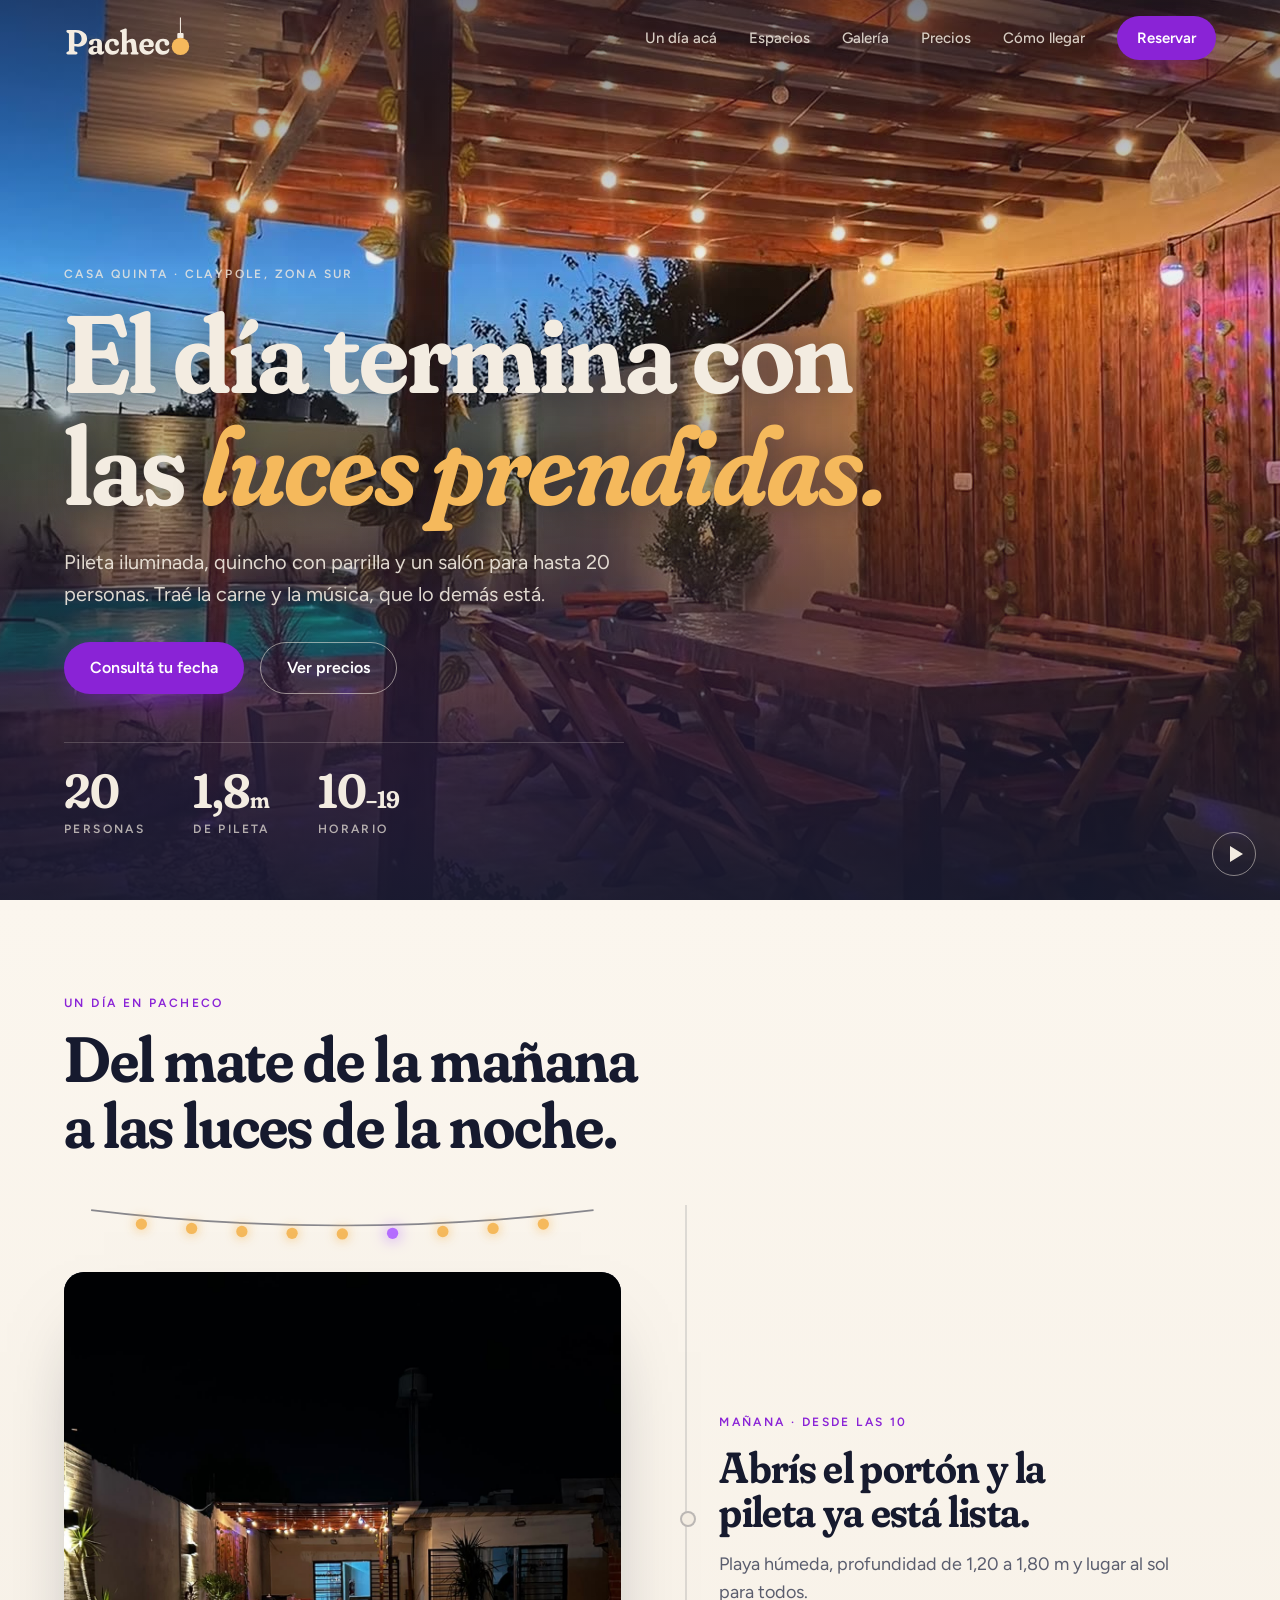
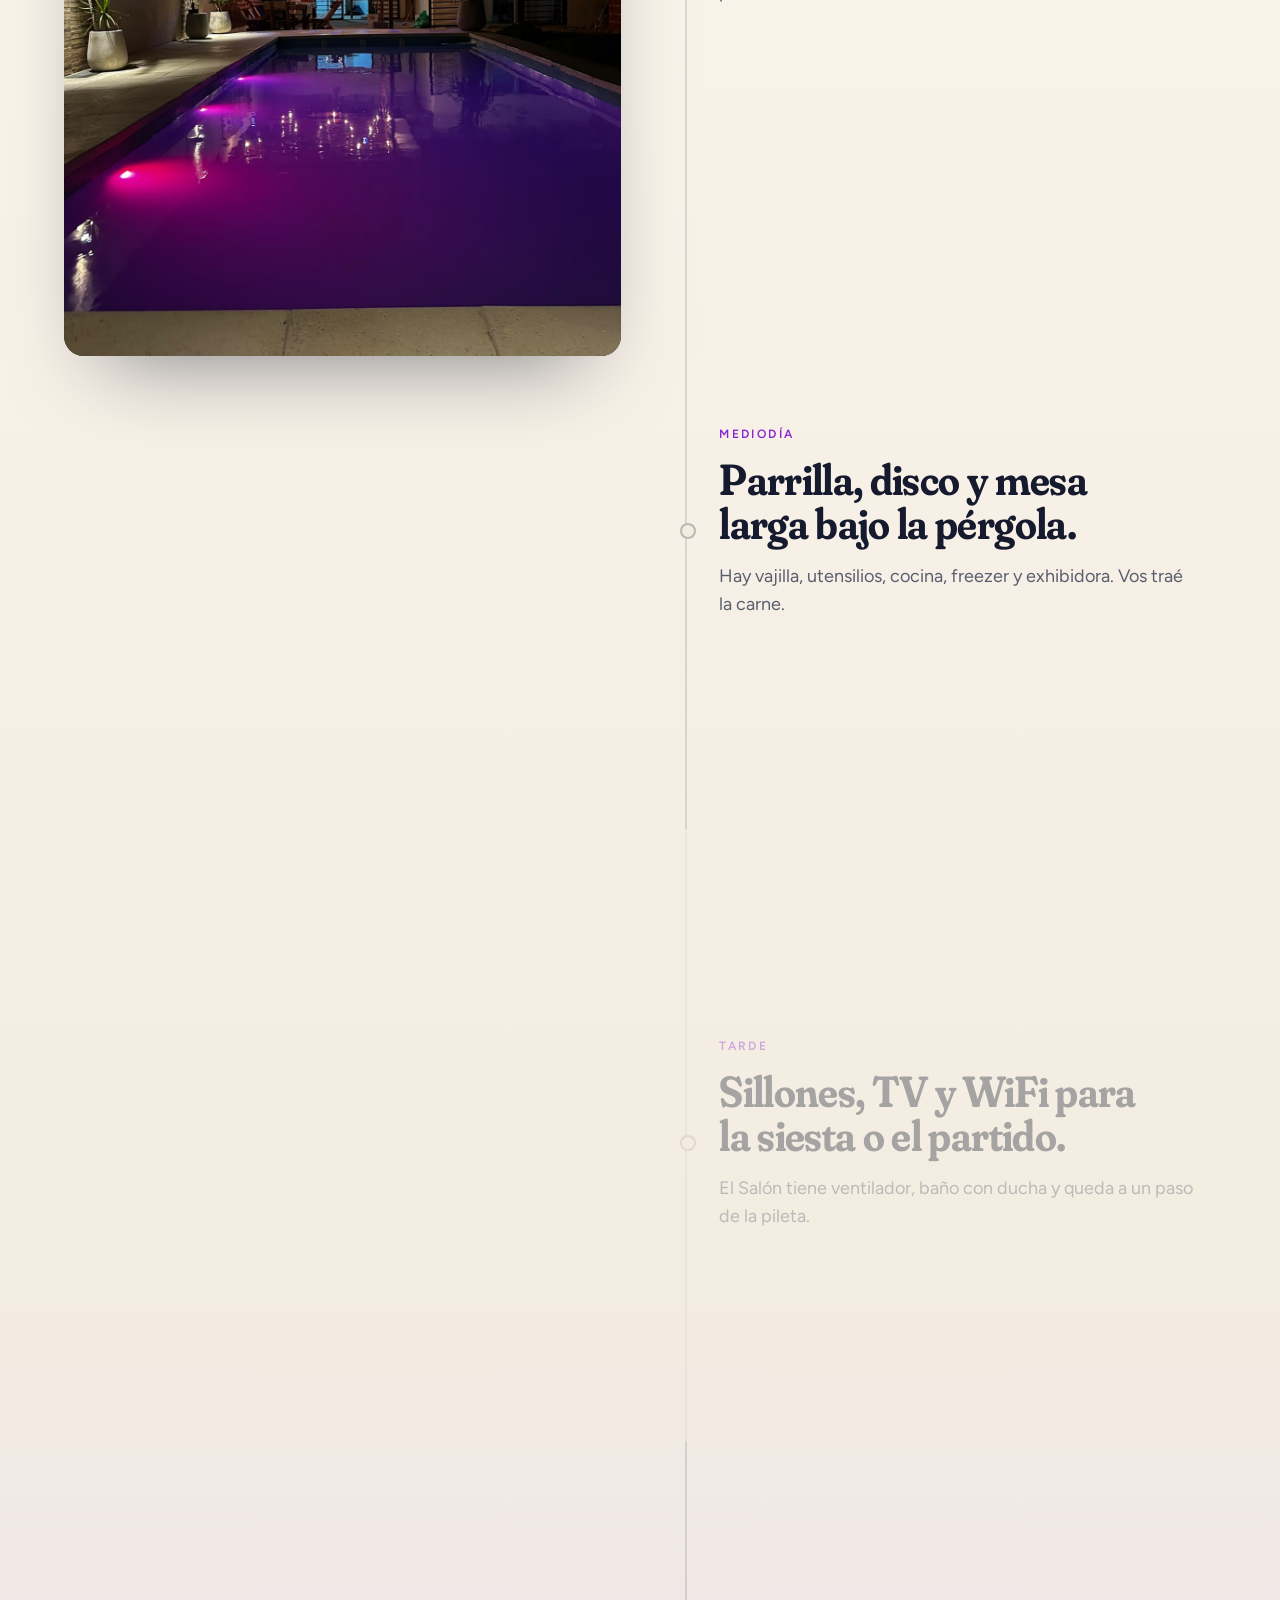
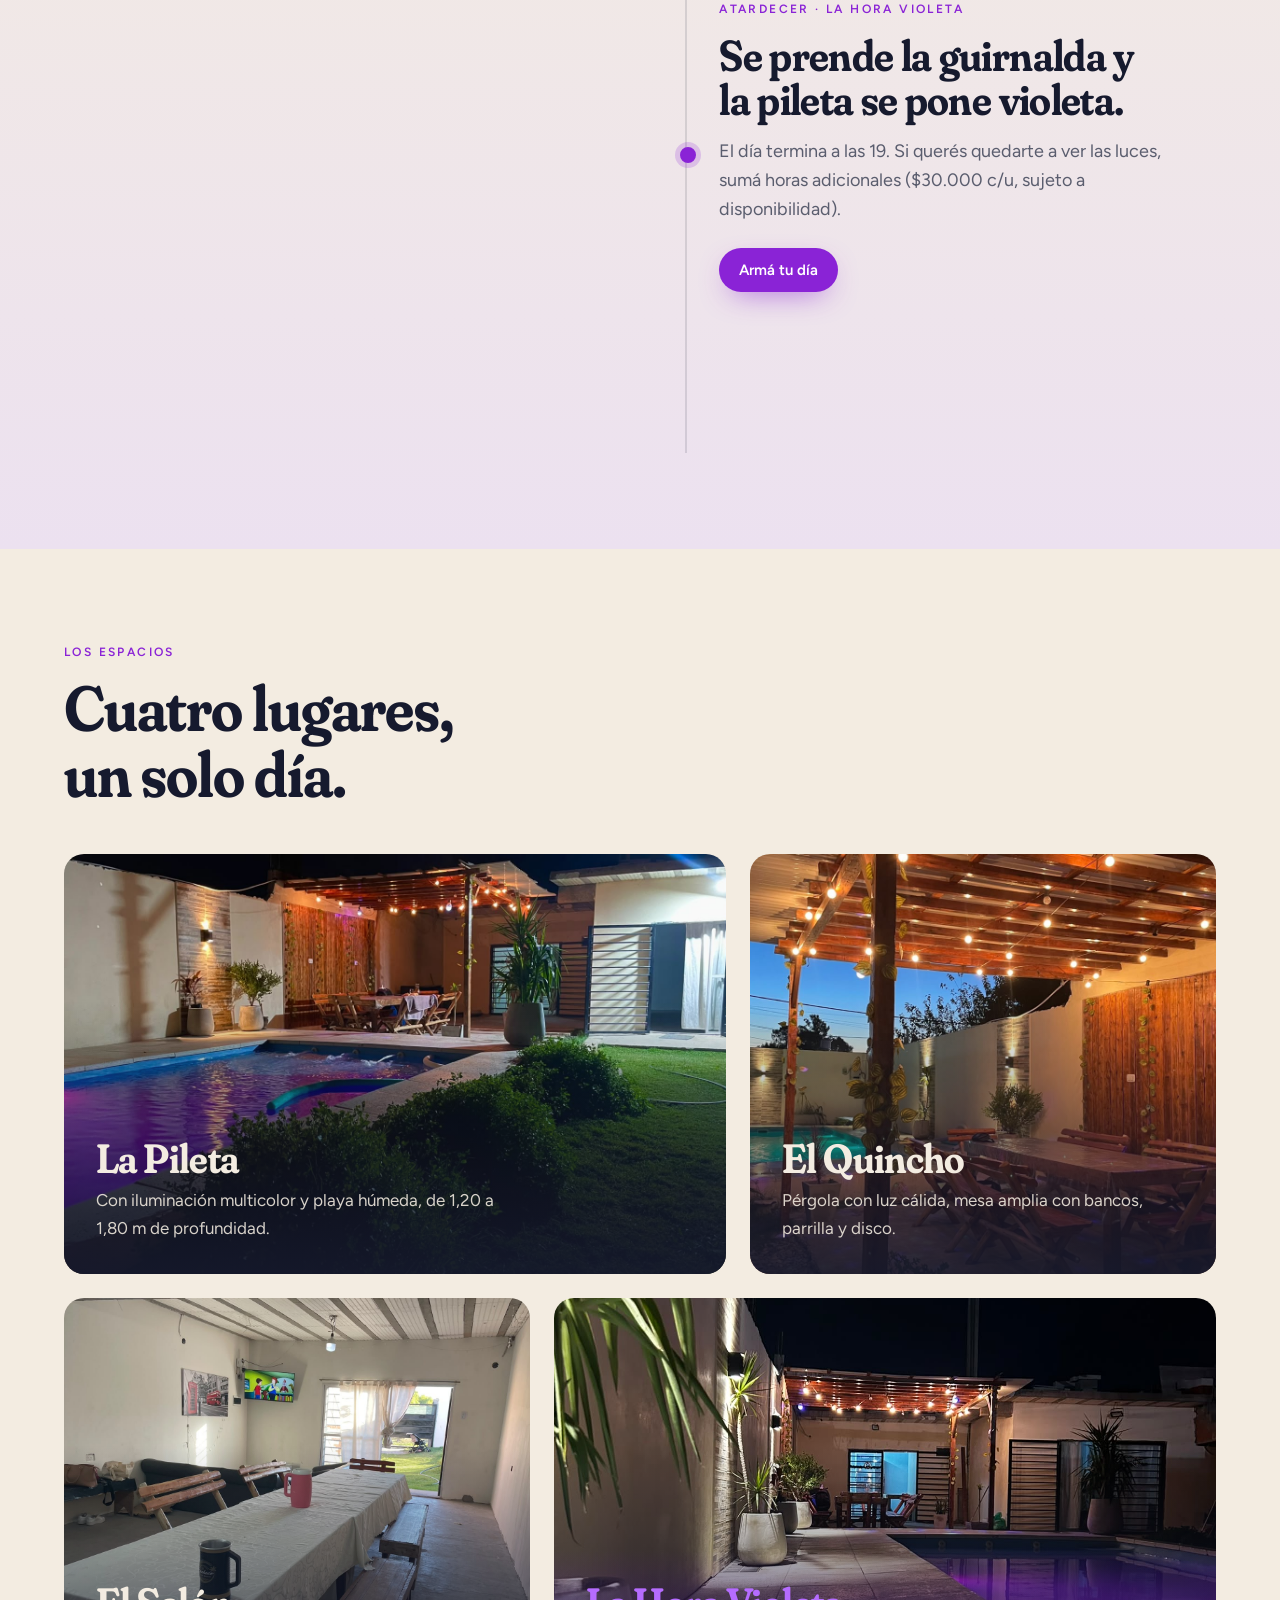
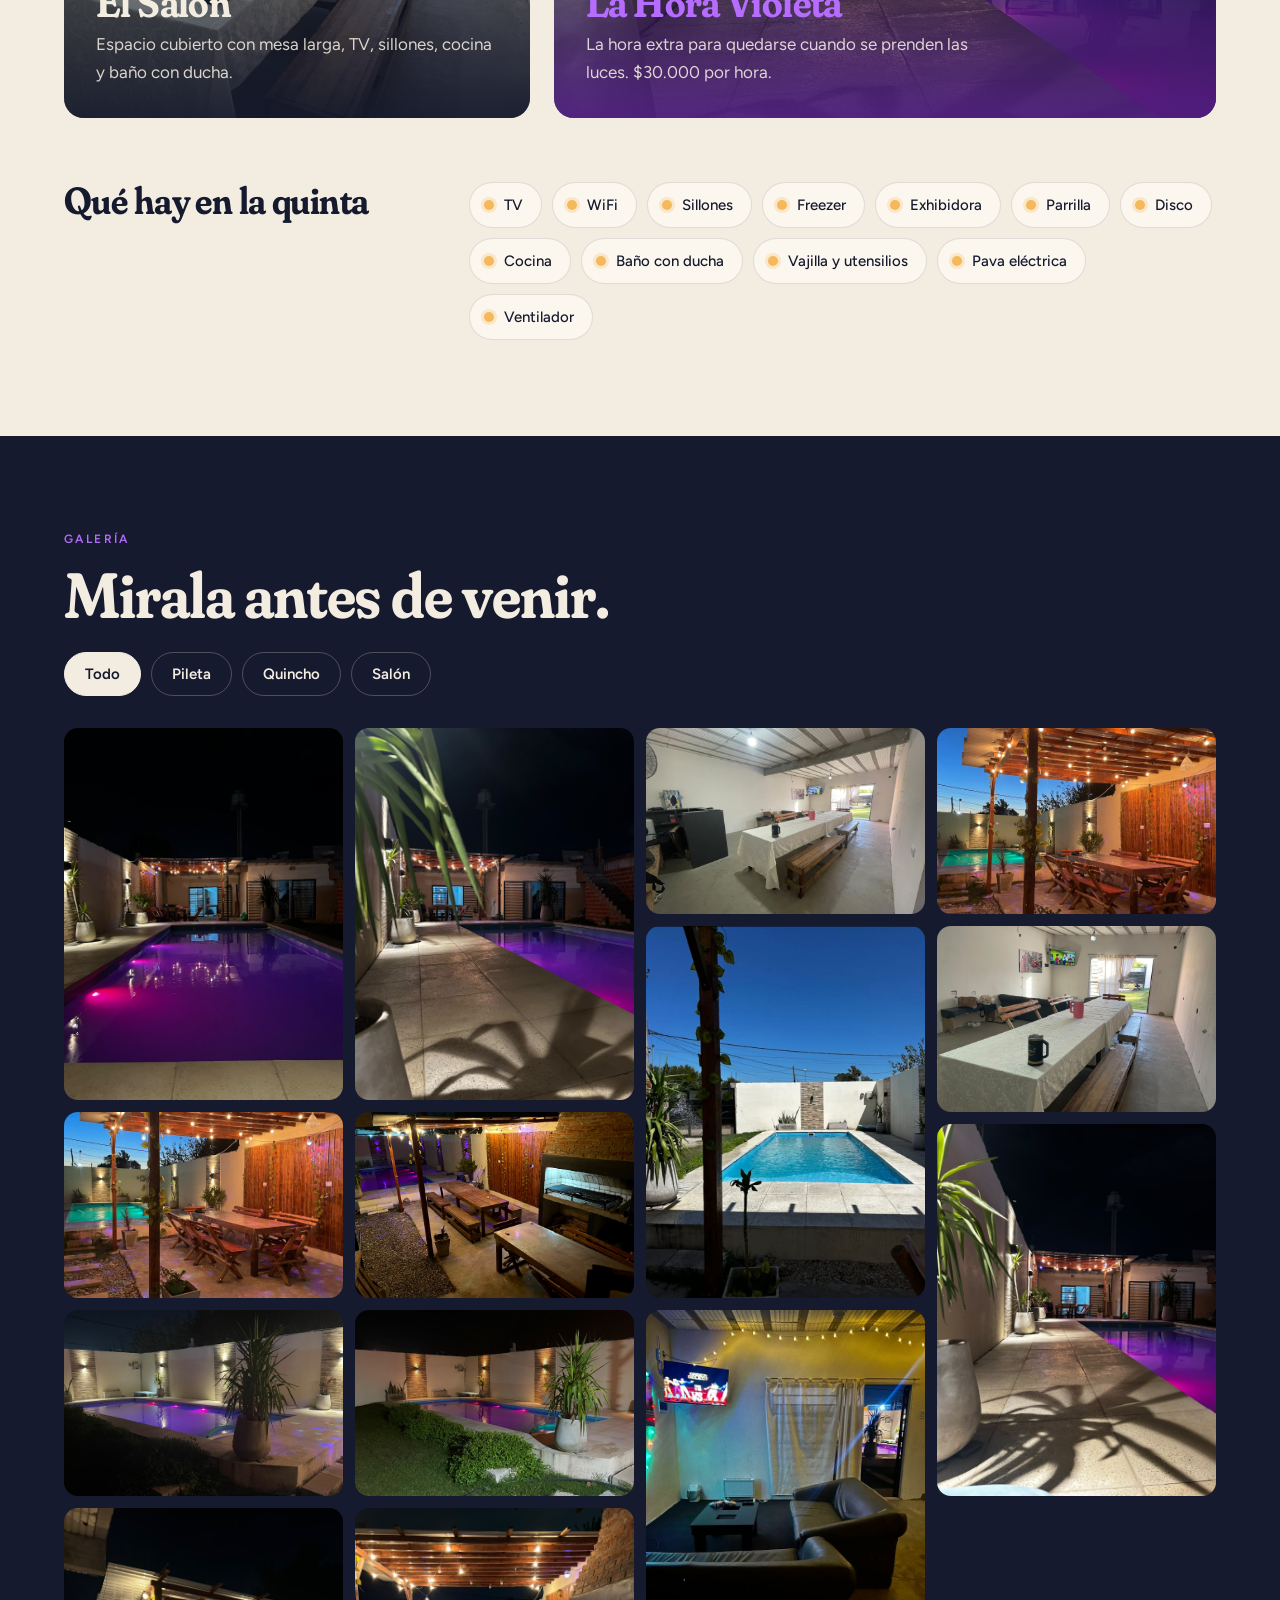
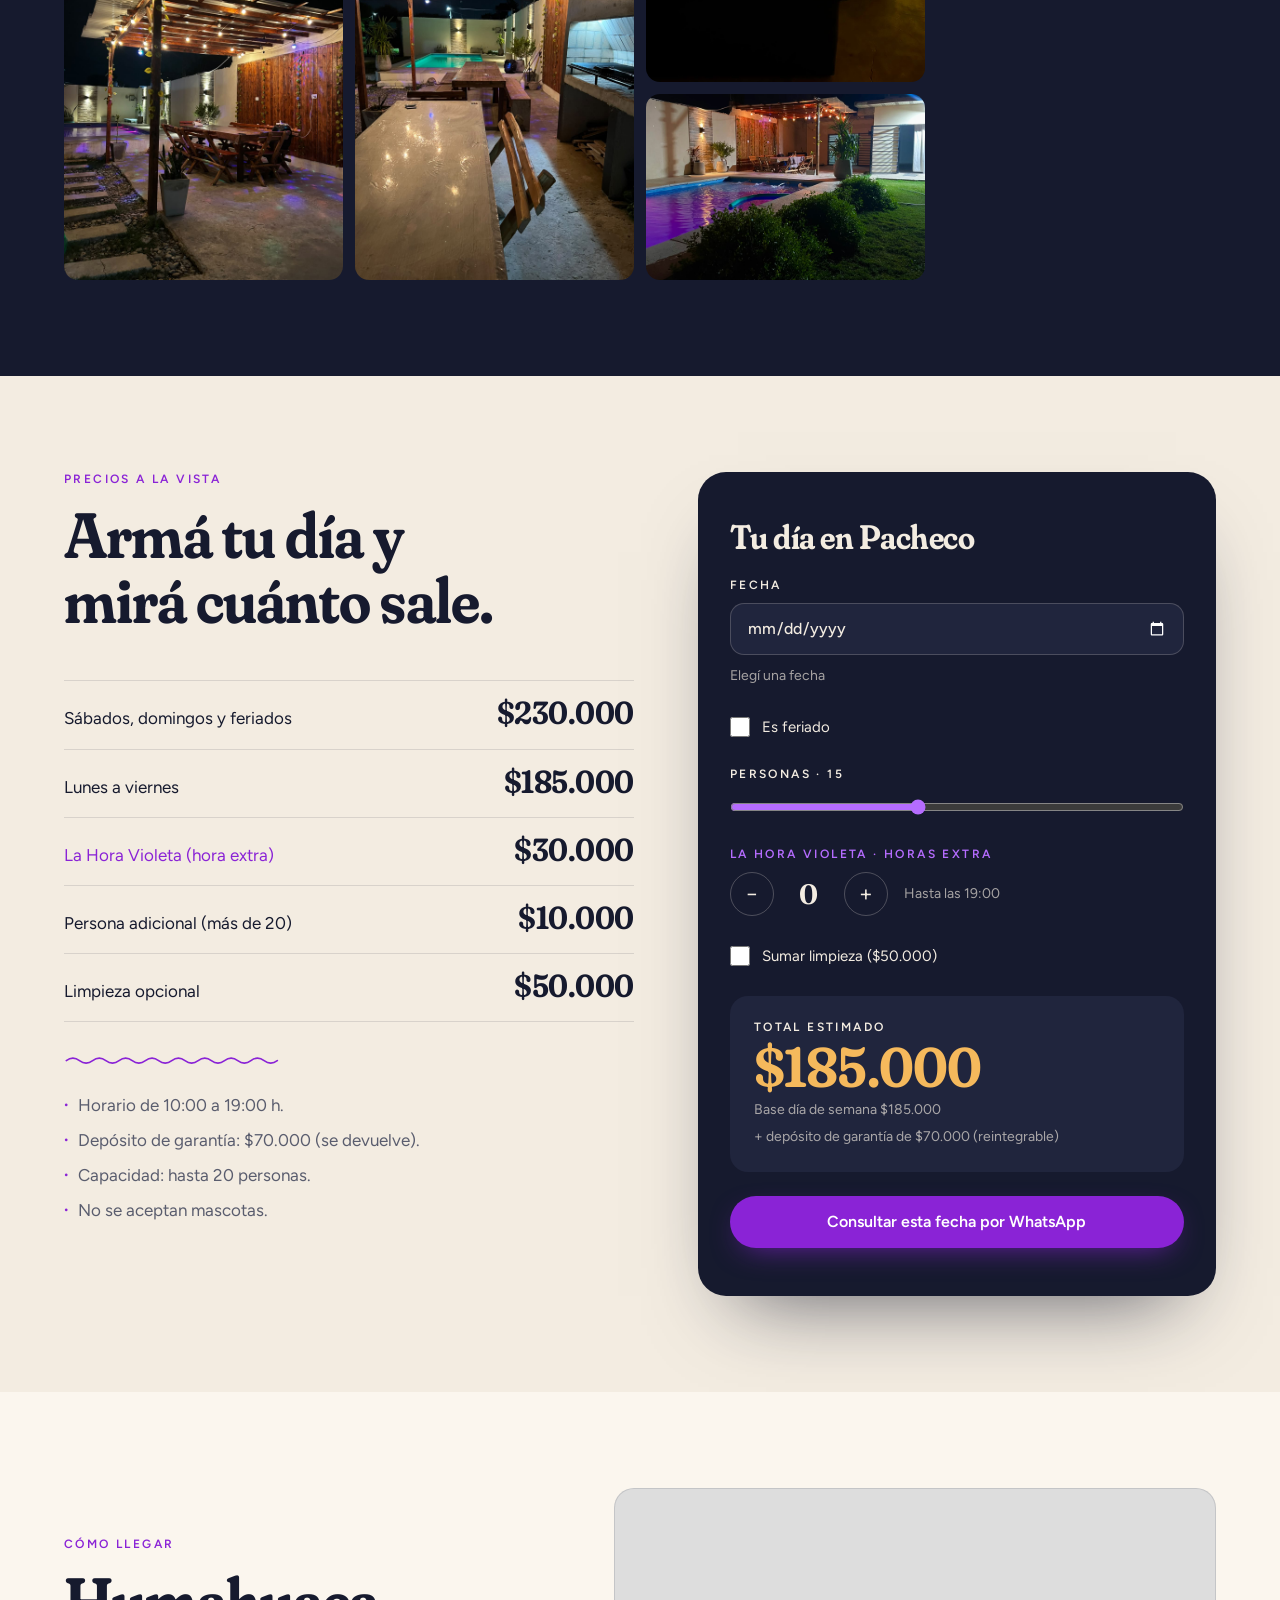
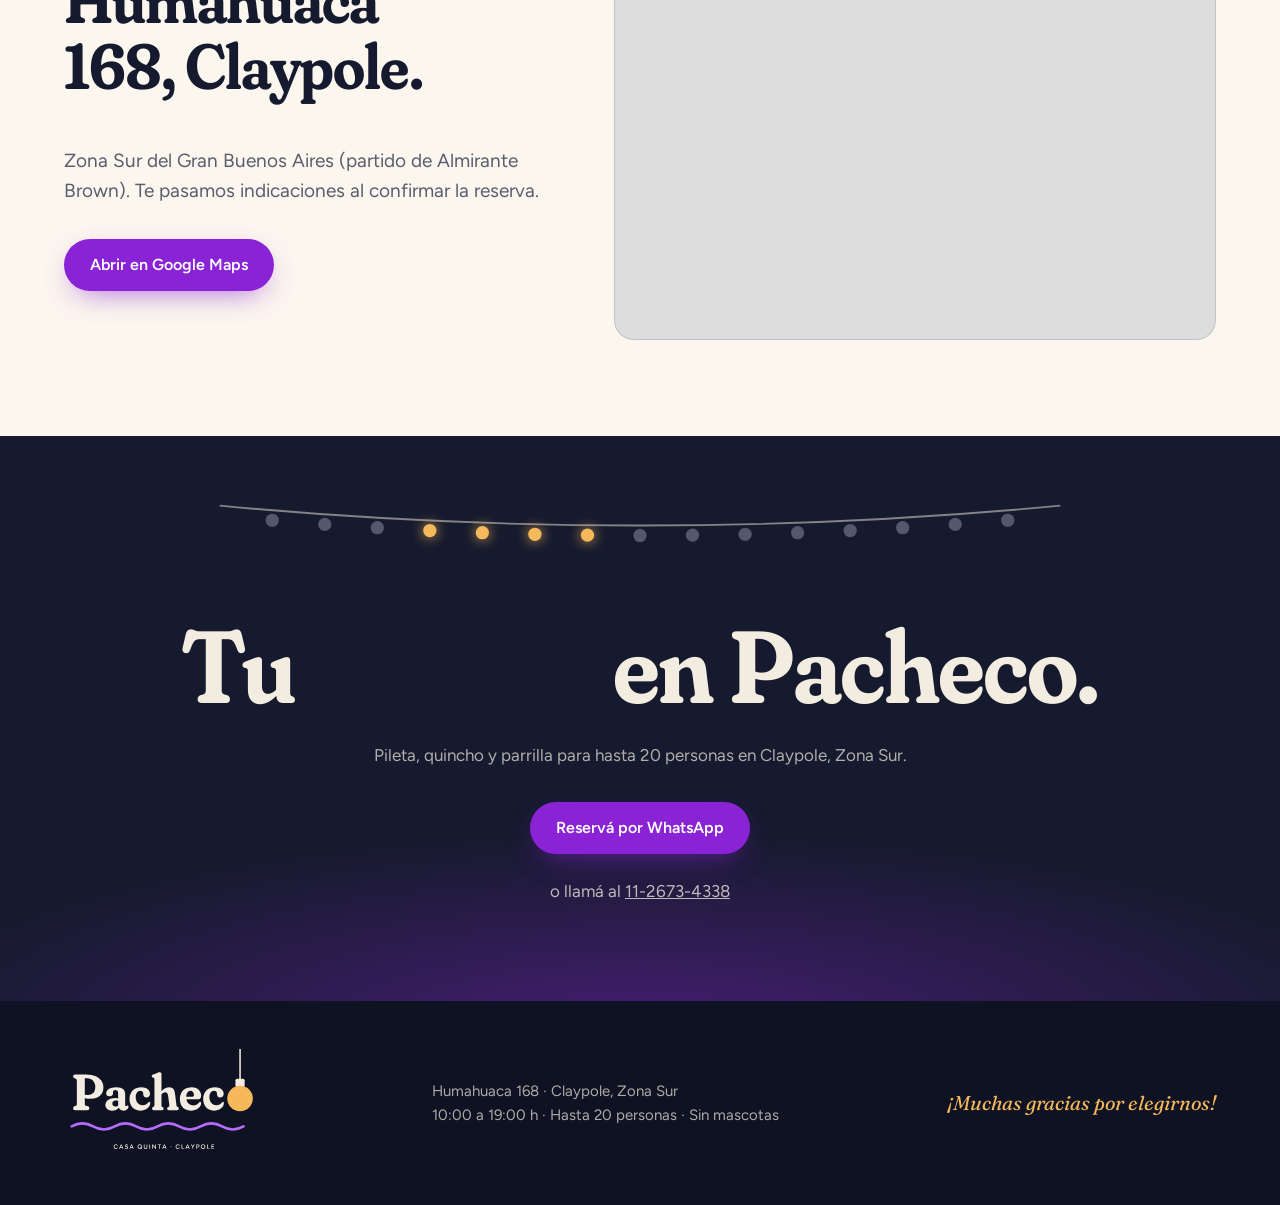
==== index.html @ be7c9054 "Sitio web Casa Quinta Pacheco v1 Hero con video, recorrido de un día con foto fija, espacios, galerí" ====
<!DOCTYPE html>
<html lang="es">
<head>
  <meta charset="UTF-8">
  <meta name="viewport" content="width=device-width, initial-scale=1.0">
  <title>Casa Quinta Pacheco · Quinta con pileta en Claypole, Zona Sur</title>
  <meta name="description" content="Casa quinta con pileta iluminada, quincho con parrilla y salón para hasta 20 personas en Claypole, Zona Sur. Precios a la vista y reservas por WhatsApp.">
  <meta name="theme-color" content="#161A2E">
  <meta property="og:title" content="Casa Quinta Pacheco · Claypole">
  <meta property="og:description" content="Pileta, quincho y parrilla para hasta 20 personas. El día termina con las luces prendidas.">
  <meta property="og:image" content="assets/video/hero-desktop.jpg">
  <link rel="icon" href="assets/logo/icono.svg" type="image/svg+xml">
  <link rel="preconnect" href="https://fonts.googleapis.com">
  <link rel="preconnect" href="https://fonts.gstatic.com" crossorigin>
  <link href="https://fonts.googleapis.com/css2?family=Figtree:wght@400;500;600&family=Fraunces:ital,opsz,wght,SOFT,WONK@0,9..144,300..900,0..100,0..1;1,9..144,300..900,0..100,0..1&display=swap" rel="stylesheet">
  <link rel="stylesheet" href="styles.css">
</head>
<body>

<!-- Loader: el foco del logo se prende -->
<div class="loader" aria-hidden="true">
  <svg viewBox="0 0 64 90"><path class="cable" d="M32 0 V30"/><rect x="25" y="28" width="14" height="10" rx="2"/><circle class="foco" cx="32" cy="56" r="18"/></svg>
</div>

<header class="nav" id="nav">
  <div class="wrap nav-in">
    <a href="#inicio" class="nav-logo" aria-label="Pacheco, ir al inicio"><img src="assets/logo/logo-reducido-negativo.svg" alt="Pacheco" width="150" height="54"></a>
    <nav class="nav-links" id="menu" aria-label="Principal">
      <a href="#dia">Un día acá</a>
      <a href="#espacios">Espacios</a>
      <a href="#galeria">Galería</a>
      <a href="#precios">Precios</a>
      <a href="#ubicacion">Cómo llegar</a>
      <a class="btn btn-sm js-wa" data-msg="Hola! Quería consultar disponibilidad en Casa Quinta Pacheco." href="#">Reservar</a>
    </nav>
    <button class="burger" id="burger" aria-label="Abrir menú" aria-expanded="false" aria-controls="menu"><span></span><span></span></button>
  </div>
</header>

<main>
  <!-- HERO -->
  <section class="hero" id="inicio">
    <video class="hero-video" id="heroVideo" muted loop playsinline preload="metadata" poster="assets/video/hero-desktop.jpg" aria-hidden="true"></video>
    <div class="hero-shade"></div>
    <div class="wrap hero-in">
      <p class="et hero-kicker">Casa quinta · Claypole, Zona Sur</p>
      <h1 class="d">El día termina con las <em>luces prendidas.</em></h1>
      <p class="hero-sub">Pileta iluminada, quincho con parrilla y un salón para hasta 20 personas. Traé la carne y la música, que lo demás está.</p>
      <div class="hero-cta">
        <a class="btn js-wa" data-msg="Hola! Quería consultar disponibilidad en Casa Quinta Pacheco." href="#">Consultá tu fecha</a>
        <a class="btn btn-ghost" href="#precios">Ver precios</a>
      </div>
      <ul class="fichas" aria-label="Datos de la quinta">
        <li><b class="d">20</b><span class="et">personas</span></li>
        <li><b class="d">1,8<small>m</small></b><span class="et">de pileta</span></li>
        <li><b class="d">10<small>–19</small></b><span class="et">horario</span></li>
      </ul>
    </div>
    <button class="video-toggle" id="videoToggle" aria-label="Pausar video" aria-pressed="false"><span></span></button>
  </section>

  <!-- UN DÍA EN PACHECO: foto fija que cambia mientras se lee -->
  <section class="dia" id="dia">
    <div class="wrap">
      <p class="et sec-k">Un día en Pacheco</p>
      <h2 class="d">Del mate de la mañana a las luces de la noche.</h2>
      <div class="dia-grid">
        <div class="dia-media" aria-hidden="true">
          <svg class="garland" id="diaGarland" viewBox="0 0 600 60"></svg>
          <div class="dia-fotos">
            <img class="on" src="assets/fotos/14-pileta-dia.jpg" alt="">
            <img src="assets/fotos/19-parrilla-pergola-noche.jpg" alt="" loading="lazy">
            <img src="assets/fotos/10-sala-juegos.jpg" alt="" loading="lazy">
            <img src="assets/fotos/03-pileta-noche-vertical.jpg" alt="" loading="lazy">
          </div>
        </div>
        <ol class="dia-pasos">
          <li class="paso on">
            <figure><img src="assets/fotos/14-pileta-dia.jpg" alt="Pileta a pleno sol vista desde la pérgola" loading="lazy"></figure>
            <span class="et">Mañana · desde las 10</span>
            <h3 class="d">Abrís el portón y la pileta ya está lista.</h3>
            <p>Playa húmeda, profundidad de 1,20 a 1,80 m y lugar al sol para todos.</p>
          </li>
          <li class="paso">
            <figure><img src="assets/fotos/19-parrilla-pergola-noche.jpg" alt="Parrilla de ladrillo junto a las mesas del quincho" loading="lazy"></figure>
            <span class="et">Mediodía</span>
            <h3 class="d">Parrilla, disco y mesa larga bajo la pérgola.</h3>
            <p>Hay vajilla, utensilios, cocina, freezer y exhibidora. Vos traé la carne.</p>
          </li>
          <li class="paso">
            <figure><img src="assets/fotos/10-sala-juegos.jpg" alt="Salón con sillones y TV" loading="lazy"></figure>
            <span class="et">Tarde</span>
            <h3 class="d">Sillones, TV y WiFi para la siesta o el partido.</h3>
            <p>El Salón tiene ventilador, baño con ducha y queda a un paso de la pileta.</p>
          </li>
          <li class="paso paso-violeta">
            <figure><img src="assets/fotos/03-pileta-noche-vertical.jpg" alt="Pileta con luces violetas y la pérgola iluminada de fondo" loading="lazy"></figure>
            <span class="et">Atardecer · La Hora Violeta</span>
            <h3 class="d">Se prende la guirnalda y la pileta se pone violeta.</h3>
            <p>El día termina a las 19. Si querés quedarte a ver las luces, sumá horas adicionales ($30.000 c/u, sujeto a disponibilidad).</p>
            <a class="btn btn-sm" href="#precios">Armá tu día</a>
          </li>
        </ol>
      </div>
    </div>
  </section>

  <!-- ESPACIOS -->
  <section class="espacios" id="espacios">
    <div class="wrap">
      <p class="et sec-k">Los espacios</p>
      <h2 class="d">Cuatro lugares, un solo día.</h2>
      <div class="esp-grid">
        <article class="esp reveal">
          <img src="assets/fotos/12-pileta-pergola-cesped-noche.jpg" alt="Pileta iluminada junto al césped y la pérgola" loading="lazy">
          <div class="esp-txt"><h3 class="d">La Pileta</h3><p>Con iluminación multicolor y playa húmeda, de 1,20 a 1,80 m de profundidad.</p></div>
        </article>
        <article class="esp reveal">
          <img src="assets/fotos/05-pergola-atardecer-2.jpg" alt="Pérgola de madera con guirnaldas y mesa con bancos" loading="lazy">
          <div class="esp-txt"><h3 class="d">El Quincho</h3><p>Pérgola con luz cálida, mesa amplia con bancos, parrilla y disco.</p></div>
        </article>
        <article class="esp reveal">
          <img src="assets/fotos/16-quincho-interior-2.jpg" alt="Salón cubierto con mesa larga, TV y sillones" loading="lazy">
          <div class="esp-txt"><h3 class="d">El Salón</h3><p>Espacio cubierto con mesa larga, TV, sillones, cocina y baño con ducha.</p></div>
        </article>
        <article class="esp esp-violeta reveal">
          <img src="assets/fotos/08-pileta-palmera-sombra-2.jpg" alt="Sombra de una palmera sobre el solado junto a la pileta violeta" loading="lazy">
          <div class="esp-txt"><h3 class="d">La Hora Violeta</h3><p>La hora extra para quedarse cuando se prenden las luces. $30.000 por hora.</p></div>
        </article>
      </div>

      <div class="incluye reveal">
        <h3 class="d">Qué hay en la quinta</h3>
        <ul class="chips">
          <li>TV</li><li>WiFi</li><li>Sillones</li><li>Freezer</li><li>Exhibidora</li><li>Parrilla</li><li>Disco</li><li>Cocina</li><li>Baño con ducha</li><li>Vajilla y utensilios</li><li>Pava eléctrica</li><li>Ventilador</li>
        </ul>
      </div>
    </div>
  </section>

  <!-- GALERÍA -->
  <section class="galeria" id="galeria">
    <div class="wrap">
      <p class="et sec-k">Galería</p>
      <h2 class="d">Mirala antes de venir.</h2>
      <div class="filtros" role="tablist" aria-label="Filtrar galería">
        <button class="on" data-f="todo" role="tab" aria-selected="true">Todo</button>
        <button data-f="pileta" role="tab" aria-selected="false">Pileta</button>
        <button data-f="quincho" role="tab" aria-selected="false">Quincho</button>
        <button data-f="salon" role="tab" aria-selected="false">Salón</button>
      </div>
      <div class="gal" id="gal">
        <button data-cat="pileta" class="g-v"><img src="assets/fotos/03-pileta-noche-vertical.jpg" alt="Pileta violeta de noche" loading="lazy"></button>
        <button data-cat="quincho"><img src="assets/fotos/04-pergola-atardecer-1.jpg" alt="Pérgola al atardecer" loading="lazy"></button>
        <button data-cat="pileta"><img src="assets/fotos/11-pileta-apliques-noche-2.jpg" alt="Pileta con apliques en los muros" loading="lazy"></button>
        <button data-cat="quincho" class="g-v"><img src="assets/fotos/06-pergola-noche-vertical.jpg" alt="Pérgola de noche con guirnalda" loading="lazy"></button>
        <button data-cat="pileta" class="g-v"><img src="assets/fotos/07-pileta-palmera-sombra-1.jpg" alt="Palmera en primer plano y pileta violeta" loading="lazy"></button>
        <button data-cat="quincho"><img src="assets/fotos/19-parrilla-pergola-noche.jpg" alt="Parrilla y mesas del quincho" loading="lazy"></button>
        <button data-cat="pileta"><img src="assets/fotos/09-pileta-apliques-noche-1.jpg" alt="Pileta y muros con piedra" loading="lazy"></button>
        <button data-cat="quincho" class="g-v"><img src="assets/fotos/18-parrilla-noche-vertical.jpg" alt="Parrilla con mesas y pileta al fondo" loading="lazy"></button>
        <button data-cat="salon"><img src="assets/fotos/15-quincho-interior-1.jpg" alt="Salón cubierto con mesa larga" loading="lazy"></button>
        <button data-cat="pileta" class="g-v"><img src="assets/fotos/14-pileta-dia.jpg" alt="Pileta de día" loading="lazy"></button>
        <button data-cat="salon" class="g-v"><img src="assets/fotos/10-sala-juegos.jpg" alt="Sillones y TV" loading="lazy"></button>
        <button data-cat="pileta"><img src="assets/fotos/12-pileta-pergola-cesped-noche.jpg" alt="Pileta, césped y pérgola" loading="lazy"></button>
        <button data-cat="quincho"><img src="assets/fotos/05-pergola-atardecer-2.jpg" alt="Quincho con mesa y bancos" loading="lazy"></button>
        <button data-cat="salon"><img src="assets/fotos/16-quincho-interior-2.jpg" alt="Salón con TV" loading="lazy"></button>
        <button data-cat="pileta" class="g-v"><img src="assets/fotos/08-pileta-palmera-sombra-2.jpg" alt="Sombra de palmera junto a la pileta" loading="lazy"></button>
      </div>
    </div>
  </section>

  <!-- PRECIOS + CALCULADORA -->
  <section class="precios" id="precios">
    <div class="wrap precios-in">
      <div>
        <p class="et sec-k">Precios a la vista</p>
        <h2 class="d">Armá tu día y mirá cuánto sale.</h2>
        <ul class="tarifas">
          <li><span>Sábados, domingos y feriados</span><b class="d">$230.000</b></li>
          <li><span>Lunes a viernes</span><b class="d">$185.000</b></li>
          <li><span class="violeta">La Hora Violeta (hora extra)</span><b class="d">$30.000</b></li>
          <li><span>Persona adicional (más de 20)</span><b class="d">$10.000</b></li>
          <li><span>Limpieza opcional</span><b class="d">$50.000</b></li>
        </ul>
        <svg class="agua" viewBox="0 0 400 24" aria-hidden="true"><path d="M4 12 q 12 -9 24 0 t 24 0 t 24 0 t 24 0 t 24 0 t 24 0 t 24 0 t 24 0 t 24 0 t 24 0 t 24 0 t 24 0 t 24 0 t 24 0 t 24 0 t 24 0"/></svg>
        <ul class="reglas">
          <li>Horario de 10:00 a 19:00 h.</li>
          <li>Depósito de garantía: $70.000 (se devuelve).</li>
          <li>Capacidad: hasta 20 personas.</li>
          <li>No se aceptan mascotas.</li>
        </ul>
      </div>

      <form class="calc" id="calc" aria-labelledby="calcTit">
        <h3 class="d" id="calcTit">Tu día en Pacheco</h3>
        <label class="campo">
          <span class="et">Fecha</span>
          <input type="date" id="cFecha" required>
          <small id="cTipo">Elegí una fecha</small>
        </label>
        <label class="check"><input type="checkbox" id="cFeriado"> Es feriado</label>

        <label class="campo">
          <span class="et">Personas · <output id="cPersOut">15</output></span>
          <input type="range" id="cPers" min="1" max="35" value="15">
        </label>

        <div class="campo">
          <span class="et violeta">La Hora Violeta · horas extra</span>
          <div class="stepper">
            <button type="button" id="hMenos" aria-label="Quitar una hora">−</button>
            <output id="cHoras">0</output>
            <button type="button" id="hMas" aria-label="Sumar una hora">+</button>
            <small id="cHasta">Hasta las 19:00</small>
          </div>
        </div>

        <label class="check"><input type="checkbox" id="cLimpieza"> Sumar limpieza ($50.000)</label>

        <div class="total" aria-live="polite">
          <span class="et">Total estimado</span>
          <b class="d" id="cTotal">$185.000</b>
          <small id="cDetalle">Base día de semana</small>
          <small>+ depósito de garantía de $70.000 (reintegrable)</small>
        </div>
        <a class="btn btn-full" id="cEnviar" href="#" target="_blank" rel="noopener">Consultar esta fecha por WhatsApp</a>
      </form>
    </div>
  </section>

  <!-- UBICACIÓN -->
  <section class="ubicacion" id="ubicacion">
    <div class="wrap ubi-in">
      <div>
        <p class="et sec-k">Cómo llegar</p>
        <h2 class="d">Humahuaca 168, Claypole.</h2>
        <p class="lead">Zona Sur del Gran Buenos Aires (partido de Almirante Brown). Te pasamos indicaciones al confirmar la reserva.</p>
        <a class="btn" href="https://www.google.com/maps/dir/?api=1&destination=Humahuaca+168,+Claypole,+Buenos+Aires" target="_blank" rel="noopener">Abrir en Google Maps</a>
      </div>
      <div class="mapa">
        <iframe title="Mapa de Casa Quinta Pacheco" src="https://www.google.com/maps?q=Humahuaca+168,+Claypole,+Buenos+Aires&output=embed" loading="lazy" referrerpolicy="no-referrer-when-downgrade"></iframe>
      </div>
    </div>
  </section>

  <!-- CIERRE -->
  <section class="cierre">
    <svg class="garland" id="cierreGarland" viewBox="0 0 900 70" aria-hidden="true"></svg>
    <div class="wrap">
      <h2 class="d">Tu <em>cumple</em> en Pacheco.</h2>
      <p class="frases">Pileta, quincho y parrilla para hasta 20 personas en Claypole, Zona Sur.</p>
      <a class="btn js-wa" data-msg="Hola! Quería reservar Casa Quinta Pacheco." href="#">Reservá por WhatsApp</a>
      <p class="tel">o llamá al <a href="tel:+5491126734338">11-2673-4338</a></p>
    </div>
  </section>
</main>

<footer class="footer">
  <div class="wrap foot-in">
    <img src="assets/logo/logo-negativo-transparente.svg" alt="Pacheco · Casa Quinta · Claypole" width="220" height="110">
    <p>Humahuaca 168 · Claypole, Zona Sur<br>10:00 a 19:00 h · Hasta 20 personas · Sin mascotas</p>
    <p class="gracias">¡Muchas gracias por elegirnos!</p>
  </div>
</footer>

<a class="wa-float js-wa" data-msg="Hola! Quería consultar disponibilidad en Casa Quinta Pacheco." href="#" aria-label="Escribinos por WhatsApp">
  <svg viewBox="0 0 32 32" aria-hidden="true"><path d="M16 3a13 13 0 0 0-11.2 19.6L3 29l6.6-1.7A13 13 0 1 0 16 3Zm0 23.6c-2 0-3.9-.5-5.6-1.5l-.4-.2-3.9 1 1-3.8-.3-.4A10.6 10.6 0 1 1 16 26.6Zm5.8-7.9c-.3-.2-1.9-.9-2.2-1-.3-.1-.5-.2-.7.2l-1 1.2c-.2.2-.4.2-.7.1a8.7 8.7 0 0 1-4.3-3.8c-.3-.6.3-.5.9-1.7.1-.2 0-.4 0-.6l-1-2.4c-.3-.6-.5-.5-.7-.5h-.6c-.2 0-.6.1-.9.4-.3.3-1.2 1.1-1.2 2.8s1.2 3.2 1.4 3.5c.2.2 2.4 3.6 5.8 5 2.1.9 3 1 4 .8.7-.1 1.9-.8 2.2-1.5.3-.7.3-1.4.2-1.5-.1-.1-.3-.2-.6-.3Z"/></svg>
</a>

<!-- Lightbox -->
<dialog class="lightbox" id="lightbox" aria-label="Foto ampliada">
  <button class="lb-x" id="lbClose" aria-label="Cerrar">×</button>
  <button class="lb-nav lb-prev" id="lbPrev" aria-label="Foto anterior">‹</button>
  <img id="lbImg" alt="">
  <button class="lb-nav lb-next" id="lbNext" aria-label="Foto siguiente">›</button>
</dialog>

<script src="script.js"></script>
</body>
</html>
---- styles.css ----
/* Casa Quinta Pacheco · estilos
   Marca: marca/plataforma.md — Piedra 60 · Noche 30 · Violeta Pileta 10 · Ámbar solo en focos/precios */
:root{
  --piedra:#F3ECE1; --papel:#FBF6EE; --noche:#161A2E; --noche-2:#20253D;
  --violeta:#8A23D6; --violeta-l:#B56CFF; --ambar:#F5B95C;
  --suave:#5A5D6E; --linea:rgba(22,26,46,.12);
  --display:"Fraunces",Georgia,serif; --texto:"Figtree",system-ui,sans-serif;
  --s1:8px; --s2:16px; --s3:24px; --s4:32px; --s5:48px; --s6:64px; --s7:96px;
  --r:20px; --nav:76px;
}
*{box-sizing:border-box;margin:0;padding:0}
html{scroll-behavior:smooth;scroll-padding-top:var(--nav)}
body{background:var(--piedra);color:var(--noche);font:400 17px/1.6 var(--texto);-webkit-font-smoothing:antialiased;overflow-x:hidden}
img,video,svg{display:block;max-width:100%}
a{color:inherit}
button{font:inherit;color:inherit;background:none;border:0;cursor:pointer}
:focus-visible{outline:3px solid var(--violeta-l);outline-offset:3px;border-radius:6px}
.wrap{max-width:1200px;margin:0 auto;padding:0 var(--s3)}
.d{font-family:var(--display);font-variation-settings:"opsz" 144,"SOFT" 100,"WONK" 1;font-weight:640;line-height:1.02;letter-spacing:-.015em;hyphens:none;text-wrap:balance}
.d em{font-style:italic}
.et{font:600 12px/1.2 var(--texto);letter-spacing:.2em;text-transform:uppercase}
.violeta{color:var(--violeta)}
h2.d{font-size:clamp(34px,5.4vw,64px);margin-bottom:var(--s5);max-width:16ch}
.sec-k{color:var(--violeta);margin-bottom:var(--s2)}
.lead{font-size:19px;color:var(--suave);max-width:46ch;margin-bottom:var(--s4)}
section{position:relative}

/* Botones */
.btn{display:inline-flex;align-items:center;justify-content:center;gap:10px;min-height:52px;padding:0 26px;border-radius:99px;background:var(--violeta);color:#fff;text-decoration:none;font-weight:600;font-size:16px;transition:transform .25s,background .25s,box-shadow .25s;box-shadow:0 10px 30px -12px rgba(138,35,214,.8)}
.btn:hover{background:#7a1cc2;transform:translateY(-2px)}
.btn-ghost{background:transparent;border:1.5px solid rgba(243,236,225,.55);box-shadow:none}
.btn-ghost:hover{background:rgba(243,236,225,.1)}
.btn-sm{min-height:44px;padding:0 20px;font-size:15px}
.btn-full{width:100%}

/* Loader */
.loader{position:fixed;inset:0;z-index:100;background:var(--noche);display:grid;place-items:center;transition:opacity .6s .2s,visibility .6s .2s}
.loader svg{width:64px;overflow:visible}
.loader .cable{stroke:var(--piedra);stroke-width:2;stroke-dasharray:30;stroke-dashoffset:30;animation:cable .5s ease-out forwards}
.loader rect{fill:var(--piedra);opacity:0;animation:fade .2s .45s forwards}
.loader .foco{fill:#3a3d52;animation:prender .5s .7s forwards}
.loaded .loader{opacity:0;visibility:hidden}
@keyframes cable{to{stroke-dashoffset:0}}
@keyframes fade{to{opacity:1}}
@keyframes prender{0%{fill:#3a3d52}40%{fill:var(--ambar)}55%{fill:#3a3d52}100%{fill:var(--ambar);filter:drop-shadow(0 0 18px rgba(245,185,92,.9))}}

/* Nav */
.nav{position:fixed;top:0;left:0;right:0;z-index:50;height:var(--nav);display:flex;align-items:center;transition:background .4s,backdrop-filter .4s,box-shadow .4s}
.nav.solid{background:rgba(22,26,46,.88);backdrop-filter:blur(12px);-webkit-backdrop-filter:blur(12px);box-shadow:0 1px 0 rgba(243,236,225,.08)}
.nav-in{display:flex;align-items:center;justify-content:space-between;width:100%}
.nav-logo img{height:44px;width:auto}
.nav-links{display:flex;align-items:center;gap:var(--s4)}
.nav-links a:not(.btn){color:var(--piedra);text-decoration:none;font-weight:500;font-size:15px;opacity:.85;position:relative}
.nav-links a:not(.btn)::after{content:"";position:absolute;left:0;right:100%;bottom:-6px;height:2px;background:var(--ambar);transition:right .3s}
.nav-links a:not(.btn):hover{opacity:1}
.nav-links a:not(.btn):hover::after{right:0}
.burger{display:none;width:44px;height:44px;position:relative}
.burger span{position:absolute;left:10px;right:10px;height:2px;background:var(--piedra);transition:transform .3s,top .3s}
.burger span:first-child{top:17px}.burger span:last-child{top:26px}
.burger[aria-expanded="true"] span:first-child{top:21px;transform:rotate(45deg)}
.burger[aria-expanded="true"] span:last-child{top:21px;transform:rotate(-45deg)}

/* Hero */
.hero{min-height:100svh;display:flex;align-items:flex-end;color:var(--piedra);background:var(--noche);overflow:hidden;padding:calc(var(--nav) + var(--s5)) 0 var(--s6)}
.hero-video{position:absolute;inset:0;width:100%;height:100%;object-fit:cover}
.hero-shade{position:absolute;inset:0;background:linear-gradient(180deg,rgba(22,26,46,.55) 0%,rgba(22,26,46,.05) 30%,rgba(22,26,46,.35) 55%,rgba(22,26,46,.92) 100%),radial-gradient(80% 50% at 20% 100%,rgba(138,35,214,.35),transparent)}
.hero-in{position:relative;z-index:1;width:100%}
.hero-kicker{opacity:.8;margin-bottom:var(--s2)}
.hero h1{font-size:clamp(46px,8.6vw,124px);max-width:12ch;text-shadow:0 2px 30px rgba(22,26,46,.4)}
.hero h1 em{color:var(--ambar)}
.hero-sub{font-size:clamp(17px,1.6vw,20px);max-width:44ch;margin:var(--s3) 0 var(--s4);opacity:.9}
.hero-cta{display:flex;flex-wrap:wrap;gap:var(--s2)}
.fichas{list-style:none;display:flex;gap:var(--s5);margin-top:var(--s5);padding-top:var(--s3);border-top:1px solid rgba(243,236,225,.2);max-width:560px}
.fichas li{display:flex;flex-direction:column;gap:6px}
.fichas b{font-size:clamp(34px,4vw,48px);color:var(--piedra)}
.fichas small{font-size:.5em}
.fichas .et{opacity:.7}
.video-toggle{position:absolute;right:var(--s3);bottom:var(--s3);z-index:2;width:44px;height:44px;border-radius:50%;border:1.5px solid rgba(243,236,225,.5);display:grid;place-items:center}
.video-toggle span{width:12px;height:14px;border-left:4px solid var(--piedra);border-right:4px solid var(--piedra)}
.video-toggle[aria-pressed="true"] span{width:0;height:0;border:0;border-left:13px solid var(--piedra);border-top:8px solid transparent;border-bottom:8px solid transparent;margin-left:4px}

/* Guirnalda */
.garland{width:100%;height:auto;overflow:visible}
.garland .cable{fill:none;stroke:currentColor;stroke-opacity:.5;stroke-width:2}
.garland .bulb{fill:#55586b;transition:fill .5s,filter .5s}
.garland .bulb.on{fill:var(--ambar);filter:drop-shadow(0 0 7px rgba(245,185,92,.9))}
.garland .bulb.v.on{fill:var(--violeta-l);filter:drop-shadow(0 0 9px rgba(181,108,255,1))}

/* Un día en Pacheco: foto fija (sticky) que cambia según el paso visible */
.dia{padding:var(--s7) 0;background:linear-gradient(180deg,var(--papel) 0%,var(--piedra) 70%,#ECE1F0 100%)}
.dia-grid{display:grid;grid-template-columns:1.05fr 1fr;gap:var(--s6);align-items:start}
.dia-media{position:sticky;top:calc(var(--nav) + var(--s4));color:var(--noche)}
.dia-media .garland{margin:0 auto var(--s2);max-width:92%}
.dia-fotos{position:relative;aspect-ratio:4/5;max-height:calc(100svh - var(--nav) - 140px);width:100%;border-radius:var(--r);overflow:hidden;background:var(--noche-2);box-shadow:0 40px 80px -40px rgba(22,26,46,.55)}
.dia-fotos img{position:absolute;inset:0;width:100%;height:100%;object-fit:cover;opacity:0;transform:scale(1.04);transition:opacity .9s ease,transform 1.6s ease}
.dia-fotos img.on{opacity:1;transform:none}
.dia-pasos{list-style:none}
.paso{min-height:68svh;display:flex;flex-direction:column;justify-content:center;padding-left:var(--s4);border-left:2px solid var(--linea);position:relative;opacity:.35;transition:opacity .6s}
.paso::before{content:"";position:absolute;left:-7px;top:50%;width:12px;height:12px;border-radius:50%;background:var(--piedra);border:2px solid rgba(22,26,46,.25);transition:background .4s,border-color .4s,box-shadow .4s}
.paso.on{opacity:1}
.paso.on::before{background:var(--ambar);border-color:var(--ambar);box-shadow:0 0 0 5px rgba(245,185,92,.25)}
.paso-violeta.on::before{background:var(--violeta);border-color:var(--violeta);box-shadow:0 0 0 5px rgba(138,35,214,.2)}
.paso figure{display:none}
.paso .et{color:var(--violeta)}
.paso h3{font-size:clamp(28px,3.4vw,44px);margin:var(--s2) 0}
.paso p{font-size:18px;color:var(--suave);max-width:40ch}
.paso .btn{margin-top:var(--s3);align-self:flex-start}

/* Espacios */
.espacios{padding:var(--s7) 0;background:var(--piedra)}
.esp-grid{display:grid;grid-template-columns:repeat(12,1fr);gap:var(--s3)}
.esp{position:relative;border-radius:var(--r);overflow:hidden;min-height:420px;color:var(--piedra);isolation:isolate;grid-column:span 6}
.esp:nth-child(1){grid-column:span 7}.esp:nth-child(2){grid-column:span 5}
.esp:nth-child(3){grid-column:span 5}.esp:nth-child(4){grid-column:span 7}
.esp img{position:absolute;inset:0;width:100%;height:100%;object-fit:cover;z-index:-2;transition:transform 1.2s cubic-bezier(.2,.7,.2,1)}
.esp::before{content:"";position:absolute;inset:0;z-index:-1;background:linear-gradient(180deg,transparent 35%,rgba(22,26,46,.9))}
.esp:hover img{transform:scale(1.05)}
.esp-txt{position:absolute;left:0;right:0;bottom:0;padding:var(--s4)}
.esp h3{font-size:clamp(30px,3.2vw,42px);margin-bottom:var(--s1)}
.esp p{max-width:38ch;opacity:.88}
.esp-violeta::after{content:"";position:absolute;inset:0;z-index:-1;background:linear-gradient(180deg,transparent 60%,rgba(138,35,214,.45))}
.esp-violeta h3{color:var(--violeta-l)}
.incluye{margin-top:var(--s6);display:grid;grid-template-columns:1fr 2fr;gap:var(--s4);align-items:start}
.incluye h3{font-size:clamp(28px,3vw,38px)}
.chips{list-style:none;display:flex;flex-wrap:wrap;gap:10px}
.chips li{display:flex;align-items:center;gap:10px;padding:10px 18px 10px 14px;border-radius:99px;background:var(--papel);border:1px solid var(--linea);font-weight:500;font-size:15px}
.chips li::before{content:"";width:10px;height:10px;border-radius:50%;background:var(--ambar);box-shadow:0 0 0 3px rgba(245,185,92,.25)}

/* Galería */
.galeria{padding:var(--s7) 0;background:var(--noche);color:var(--piedra)}
.galeria .sec-k{color:var(--violeta-l)}
.filtros{display:flex;flex-wrap:wrap;gap:10px;margin:calc(var(--s5) * -1 + var(--s3)) 0 var(--s4)}
.filtros button{min-height:44px;padding:0 20px;border-radius:99px;border:1.5px solid rgba(243,236,225,.25);font-weight:600;font-size:15px;transition:background .25s,border-color .25s}
.filtros button.on{background:var(--piedra);color:var(--noche);border-color:var(--piedra)}
.gal{columns:4 220px;column-gap:12px}
.gal button{display:block;width:100%;margin-bottom:12px;border-radius:14px;overflow:hidden;break-inside:avoid;transition:opacity .35s,transform .35s}
.gal button img{width:100%;aspect-ratio:3/2;object-fit:cover;transition:transform .6s}
.gal button.g-v img{aspect-ratio:3/4}
.gal button:hover img{transform:scale(1.04)}
.gal button.off{display:none}
.lightbox{border:0;padding:0;background:transparent;max-width:100vw;max-height:100vh;width:100vw;height:100vh;margin:0}
.lightbox[open]{display:grid;place-items:center}
.lightbox::backdrop{background:rgba(10,12,22,.94)}
.lightbox img{max-width:min(92vw,1400px);max-height:86vh;border-radius:12px;object-fit:contain}
.lb-x,.lb-nav{position:fixed;color:var(--piedra);width:52px;height:52px;border-radius:50%;background:rgba(243,236,225,.1);font-size:30px;line-height:1;display:grid;place-items:center}
.lb-x{top:16px;right:16px}
.lb-prev{left:16px;top:50%;transform:translateY(-50%)}
.lb-next{right:16px;top:50%;transform:translateY(-50%)}

/* Precios */
.precios{padding:var(--s7) 0;background:var(--piedra)}
.precios-in{display:grid;grid-template-columns:1.1fr 1fr;gap:var(--s6);align-items:start}
.tarifas{list-style:none;border-top:1px solid var(--linea)}
.tarifas li{display:flex;justify-content:space-between;align-items:baseline;gap:var(--s2);padding:var(--s2) 0;border-bottom:1px solid var(--linea)}
.tarifas b{font-size:clamp(24px,2.6vw,32px);white-space:nowrap}
.agua{width:220px;margin:var(--s4) 0 var(--s3)}
.agua path{fill:none;stroke:var(--violeta);stroke-width:3;stroke-linecap:round}
.reglas{list-style:none;display:grid;gap:8px;color:var(--suave)}
.reglas li::before{content:"·";color:var(--violeta);font-weight:700;margin-right:10px}
.calc{background:var(--noche);color:var(--piedra);border-radius:28px;padding:var(--s5) var(--s4);display:grid;gap:var(--s3);box-shadow:0 40px 80px -40px rgba(22,26,46,.7);position:sticky;top:calc(var(--nav) + var(--s3))}
.calc h3{font-size:34px}
.calc .violeta{color:var(--violeta-l)}
.campo{display:grid;gap:10px}
.campo small,.calc small{opacity:.65;font-size:14px}
.calc input[type=date]{min-height:52px;border-radius:14px;border:1.5px solid rgba(243,236,225,.2);background:var(--noche-2);color:var(--piedra);padding:0 16px;font:500 16px var(--texto);color-scheme:dark}
.calc input[type=range]{width:100%;accent-color:var(--violeta-l);height:32px}
.check{display:flex;gap:12px;align-items:center;font-size:15px;cursor:pointer;min-height:32px}
.check input{width:20px;height:20px;accent-color:var(--violeta-l)}
.stepper{display:flex;align-items:center;gap:var(--s2)}
.stepper button{width:44px;height:44px;border-radius:50%;border:1.5px solid rgba(243,236,225,.25);font-size:22px;line-height:1}
.stepper button:hover{border-color:var(--violeta-l)}
.stepper output{font:640 28px var(--display);min-width:2ch;text-align:center}
.total{display:grid;gap:4px;padding:var(--s3);border-radius:18px;background:var(--noche-2)}
.total b{font-size:clamp(40px,5vw,56px);color:var(--ambar);font-variant-numeric:tabular-nums}

/* Ubicación */
.ubicacion{padding:var(--s7) 0;background:var(--papel)}
.ubi-in{display:grid;grid-template-columns:1fr 1.2fr;gap:var(--s5);align-items:center}
.mapa{border-radius:var(--r);overflow:hidden;aspect-ratio:4/3;background:#ddd;border:1px solid var(--linea)}
.mapa iframe{width:100%;height:100%;border:0;filter:saturate(.7)}

/* Cierre */
.cierre{background:var(--noche);color:var(--piedra);padding:var(--s6) 0 var(--s7);text-align:center;overflow:hidden}
.cierre::after{content:"";position:absolute;left:-10%;right:-10%;bottom:-40%;height:70%;background:radial-gradient(closest-side,rgba(138,35,214,.4),transparent);pointer-events:none}
.cierre .garland{max-width:900px;margin:0 auto var(--s5);padding:0 var(--s3)}
.cierre .wrap{position:relative;z-index:1}
.cierre h2{margin:0 auto var(--s3);font-size:clamp(44px,8vw,110px);max-width:none}
.cierre h2 em{color:var(--violeta-l)}
.frases{opacity:.7;margin-bottom:var(--s4);min-height:1.6em}
.tel{margin-top:var(--s3);opacity:.75}

/* Footer */
.footer{background:#0f1222;color:var(--piedra);padding:var(--s5) 0}
.foot-in{display:flex;flex-wrap:wrap;justify-content:space-between;align-items:center;gap:var(--s4);font-size:15px}
.foot-in p{opacity:.7}
.foot-in img{width:200px;height:auto}
.gracias{font-family:var(--display);font-style:italic;font-size:20px;opacity:1!important;color:var(--ambar)}

/* WhatsApp flotante */
.wa-float{position:fixed;right:20px;bottom:20px;z-index:40;width:60px;height:60px;border-radius:50%;background:#25D366;display:grid;place-items:center;box-shadow:0 12px 30px -10px rgba(0,0,0,.5);transition:transform .25s, opacity .3s}
.wa-float svg{width:30px;fill:#fff}
.wa-float:hover{transform:scale(1.08)}
.wa-float.hide{opacity:0;pointer-events:none}

/* Reveal */
.reveal{opacity:0;transform:translateY(28px);transition:opacity .8s,transform .8s cubic-bezier(.2,.7,.2,1)}
.reveal.in{opacity:1;transform:none}

/* Responsive */
@media (max-width:980px){
  .dia-grid{grid-template-columns:1fr}
  .dia-media{display:none}
  .paso{min-height:0;opacity:1;padding:0 0 var(--s5) var(--s3)}
  .paso::before{top:4px;background:var(--ambar);border-color:var(--ambar)}
  .paso-violeta::before{background:var(--violeta);border-color:var(--violeta)}
  .paso figure{display:block;border-radius:16px;overflow:hidden;aspect-ratio:4/3;margin-bottom:var(--s3)}
  .paso figure img{width:100%;height:100%;object-fit:cover}
  .precios-in,.ubi-in,.incluye{grid-template-columns:1fr}
  .calc{position:static}
  .esp,.esp:nth-child(n){grid-column:span 12;min-height:360px}
}
@media (max-width:760px){
  :root{--nav:64px}
  .wrap{padding:0 var(--s2)}
  .nav-logo img{height:36px}
  .burger{display:block}
  .nav-links{position:fixed;inset:var(--nav) 0 auto 0;flex-direction:column;align-items:stretch;gap:0;background:var(--noche);padding:var(--s2) var(--s3) var(--s4);transform:translateY(-120%);transition:transform .35s;z-index:-1}
  .nav-links.open{transform:none}
  .nav-links a:not(.btn){padding:14px 0;font-size:18px;border-bottom:1px solid rgba(243,236,225,.08)}
  .nav-links .btn{margin-top:var(--s2)}
  .hero{padding-bottom:var(--s5)}
  .hero-cta .btn{flex:1}
  .fichas{gap:var(--s4)}
  .video-toggle{top:calc(var(--nav) + 8px);bottom:auto;right:var(--s2)}
  .paso h3{font-size:28px}
  .paso p{font-size:16px}
  .gal{columns:2 140px;column-gap:8px}
  .gal button{margin-bottom:8px}
  .calc{padding:var(--s4) var(--s3)}
  .wa-float{width:56px;height:56px;right:14px;bottom:14px}
}
@media (hover:none){.esp:hover img,.gal button:hover img{transform:none}.btn:hover{transform:none}}
@media (prefers-reduced-motion:reduce){
  *,*::before,*::after{animation-duration:.01ms!important;transition-duration:.01ms!important}
  html{scroll-behavior:auto}
}
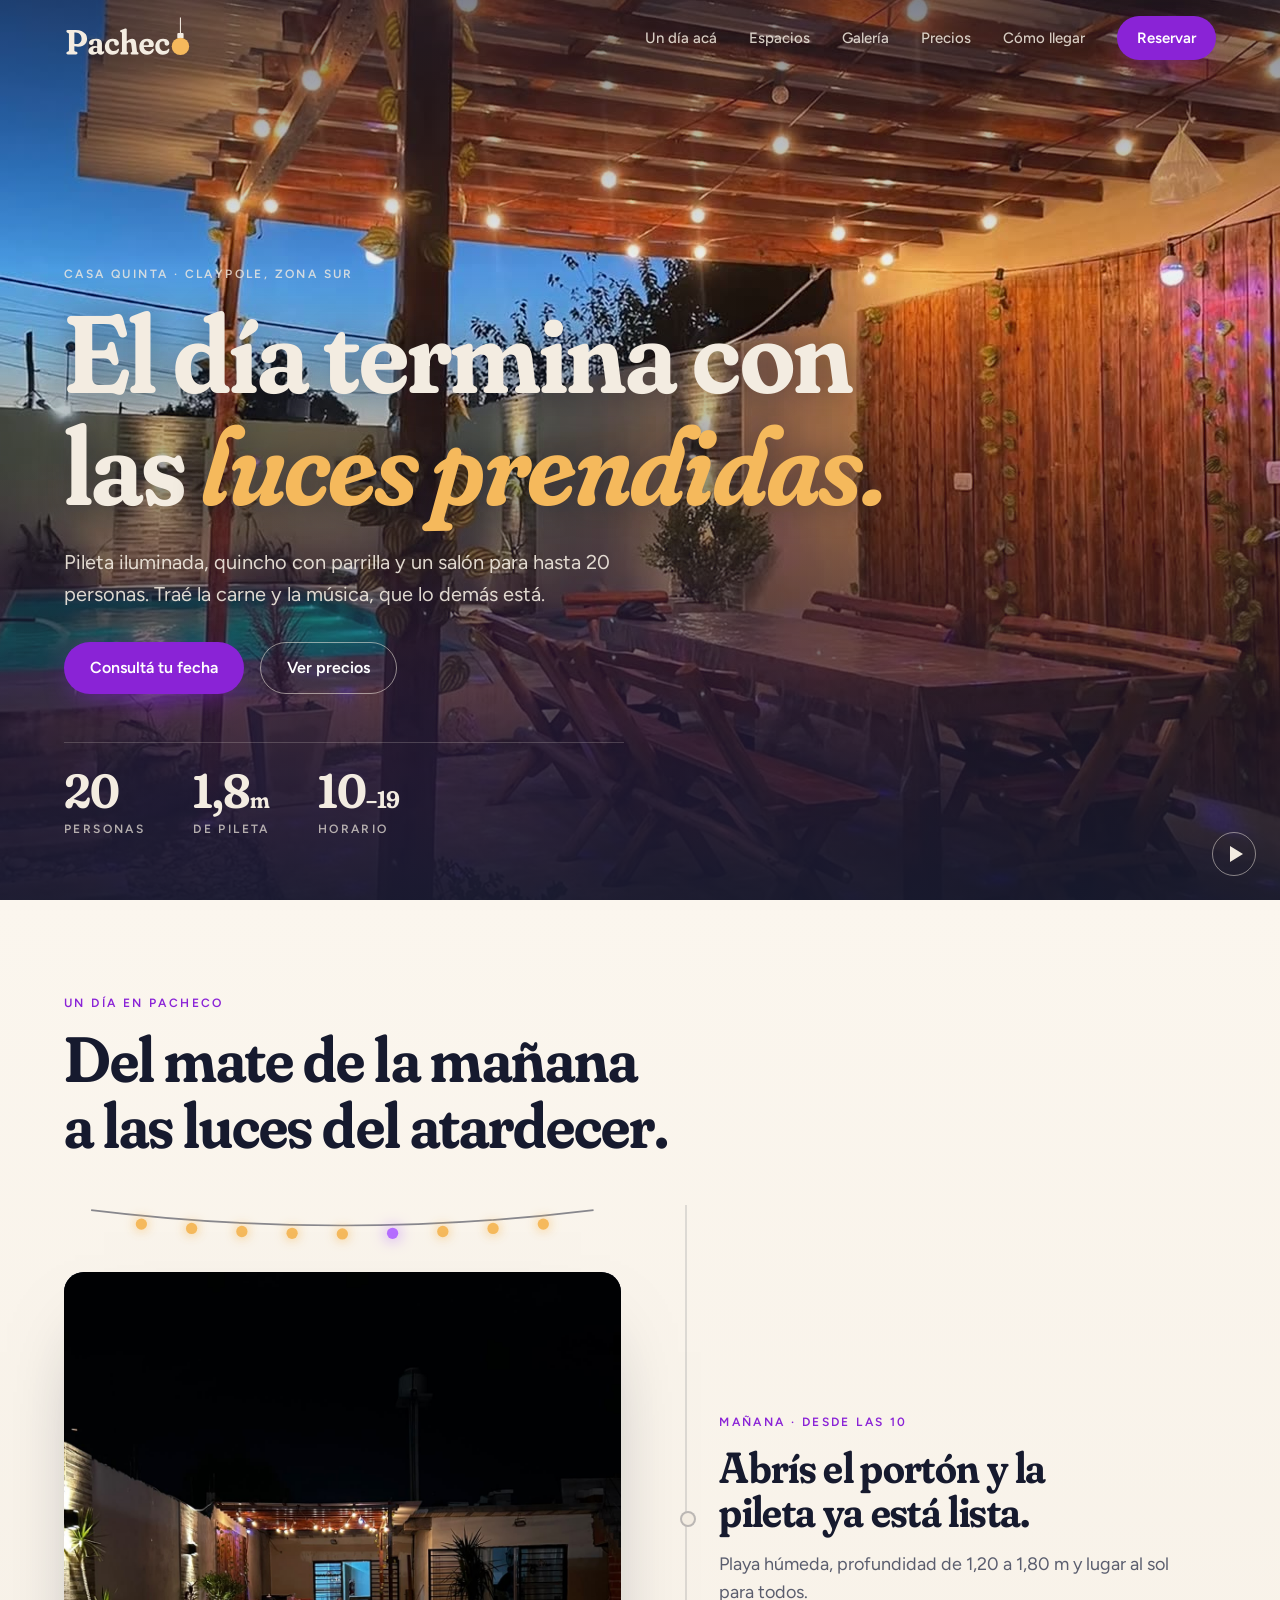
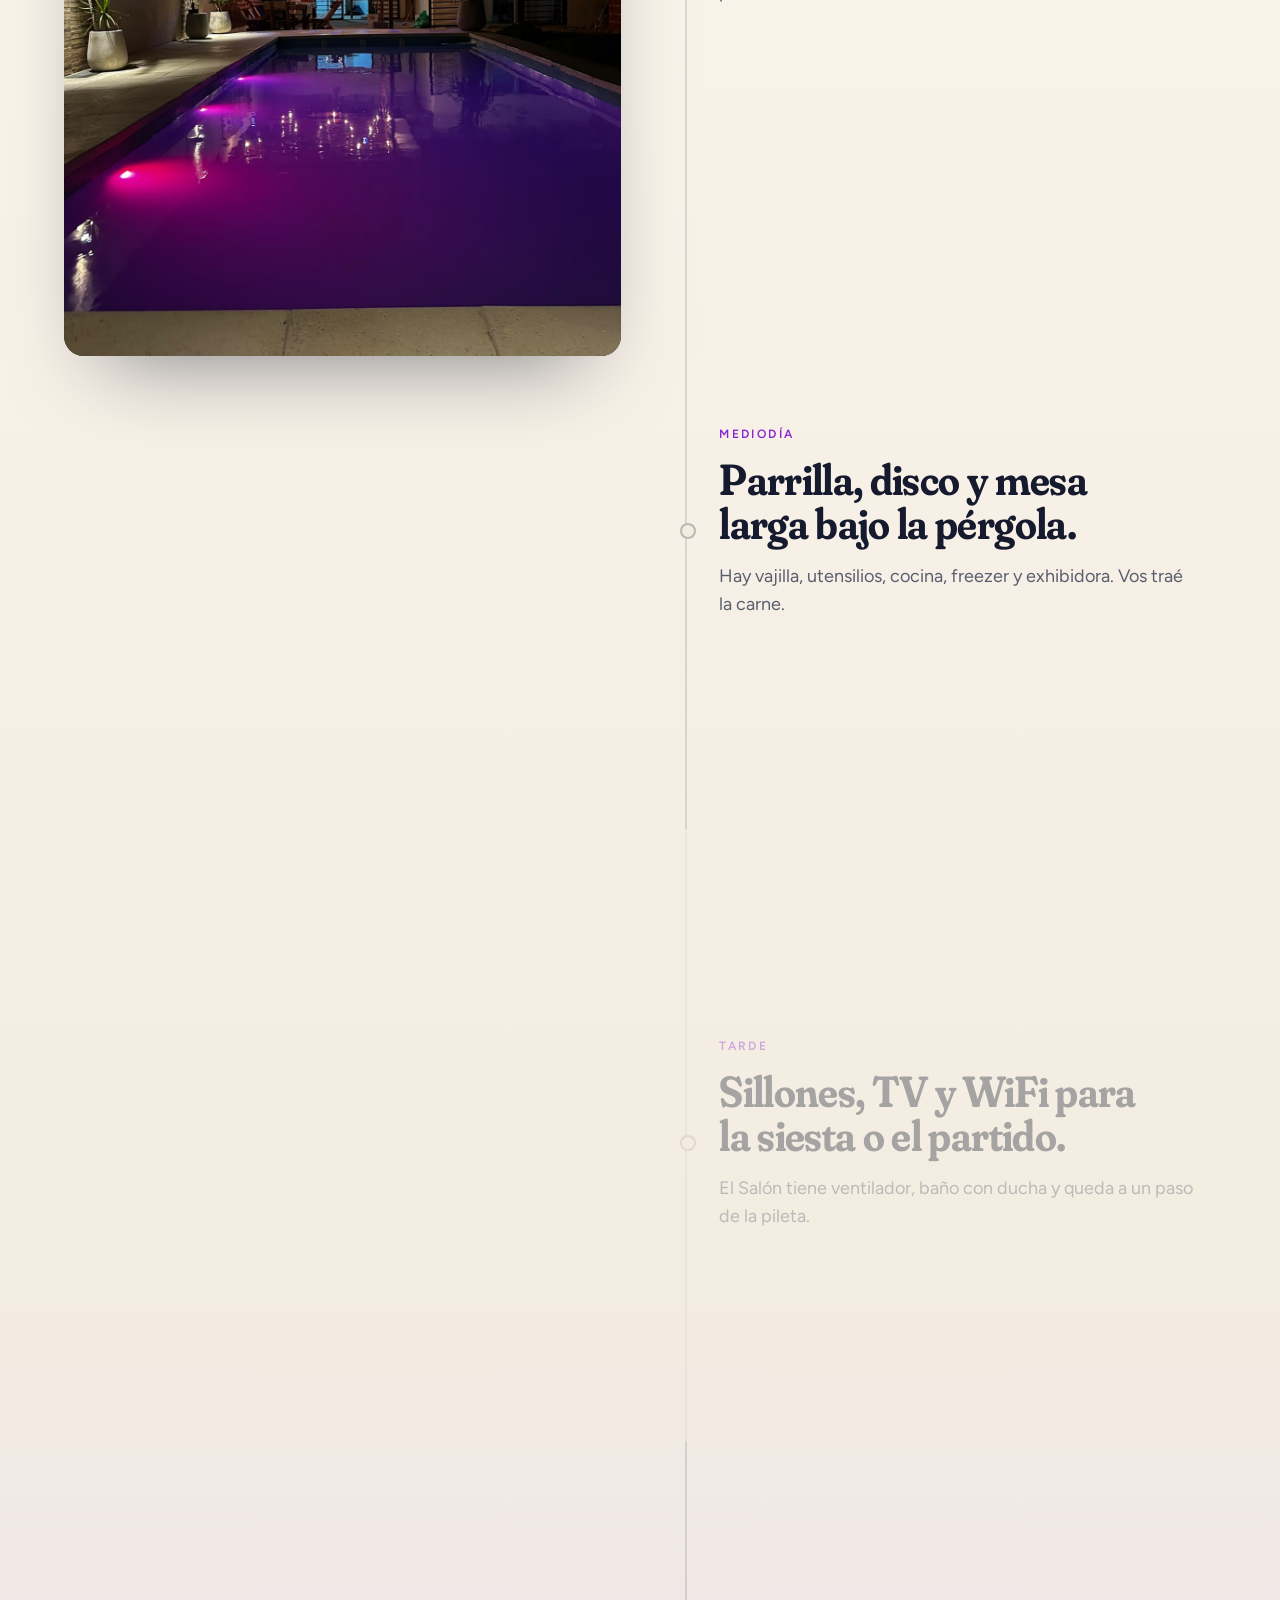
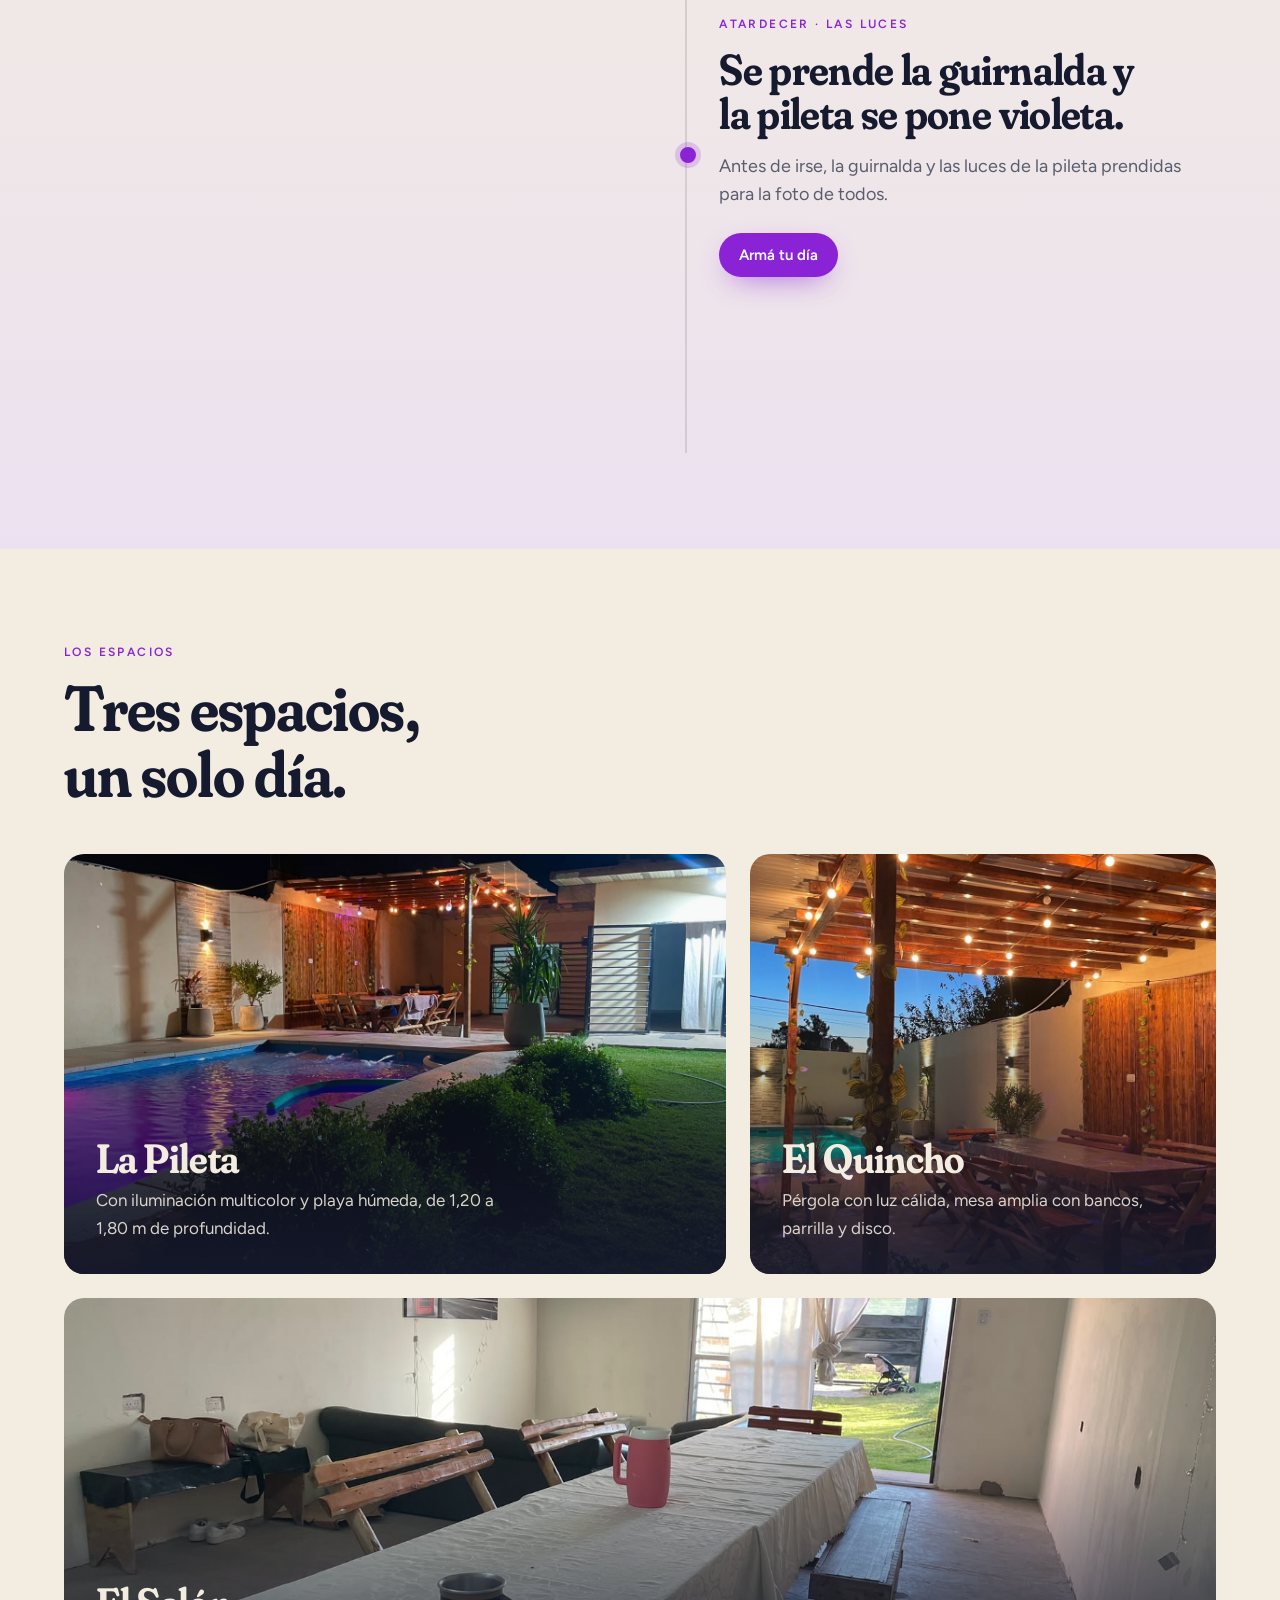
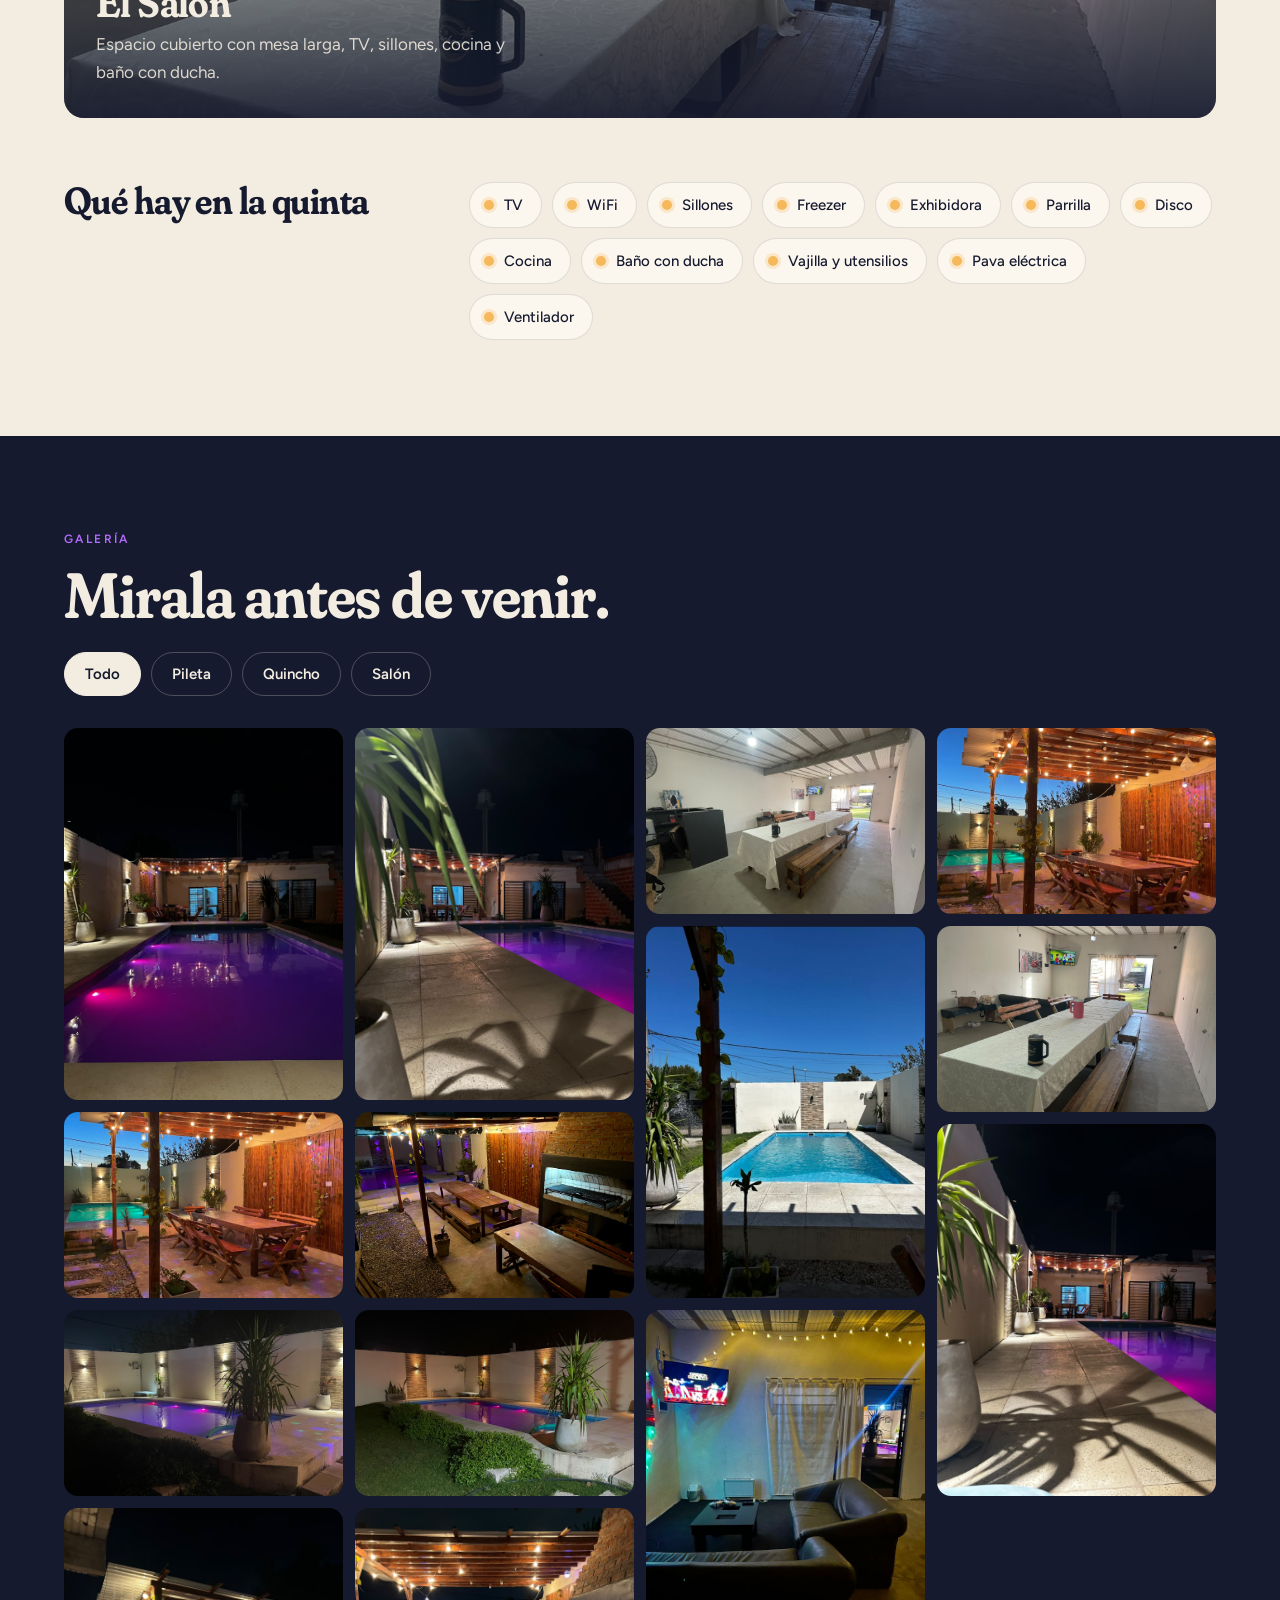
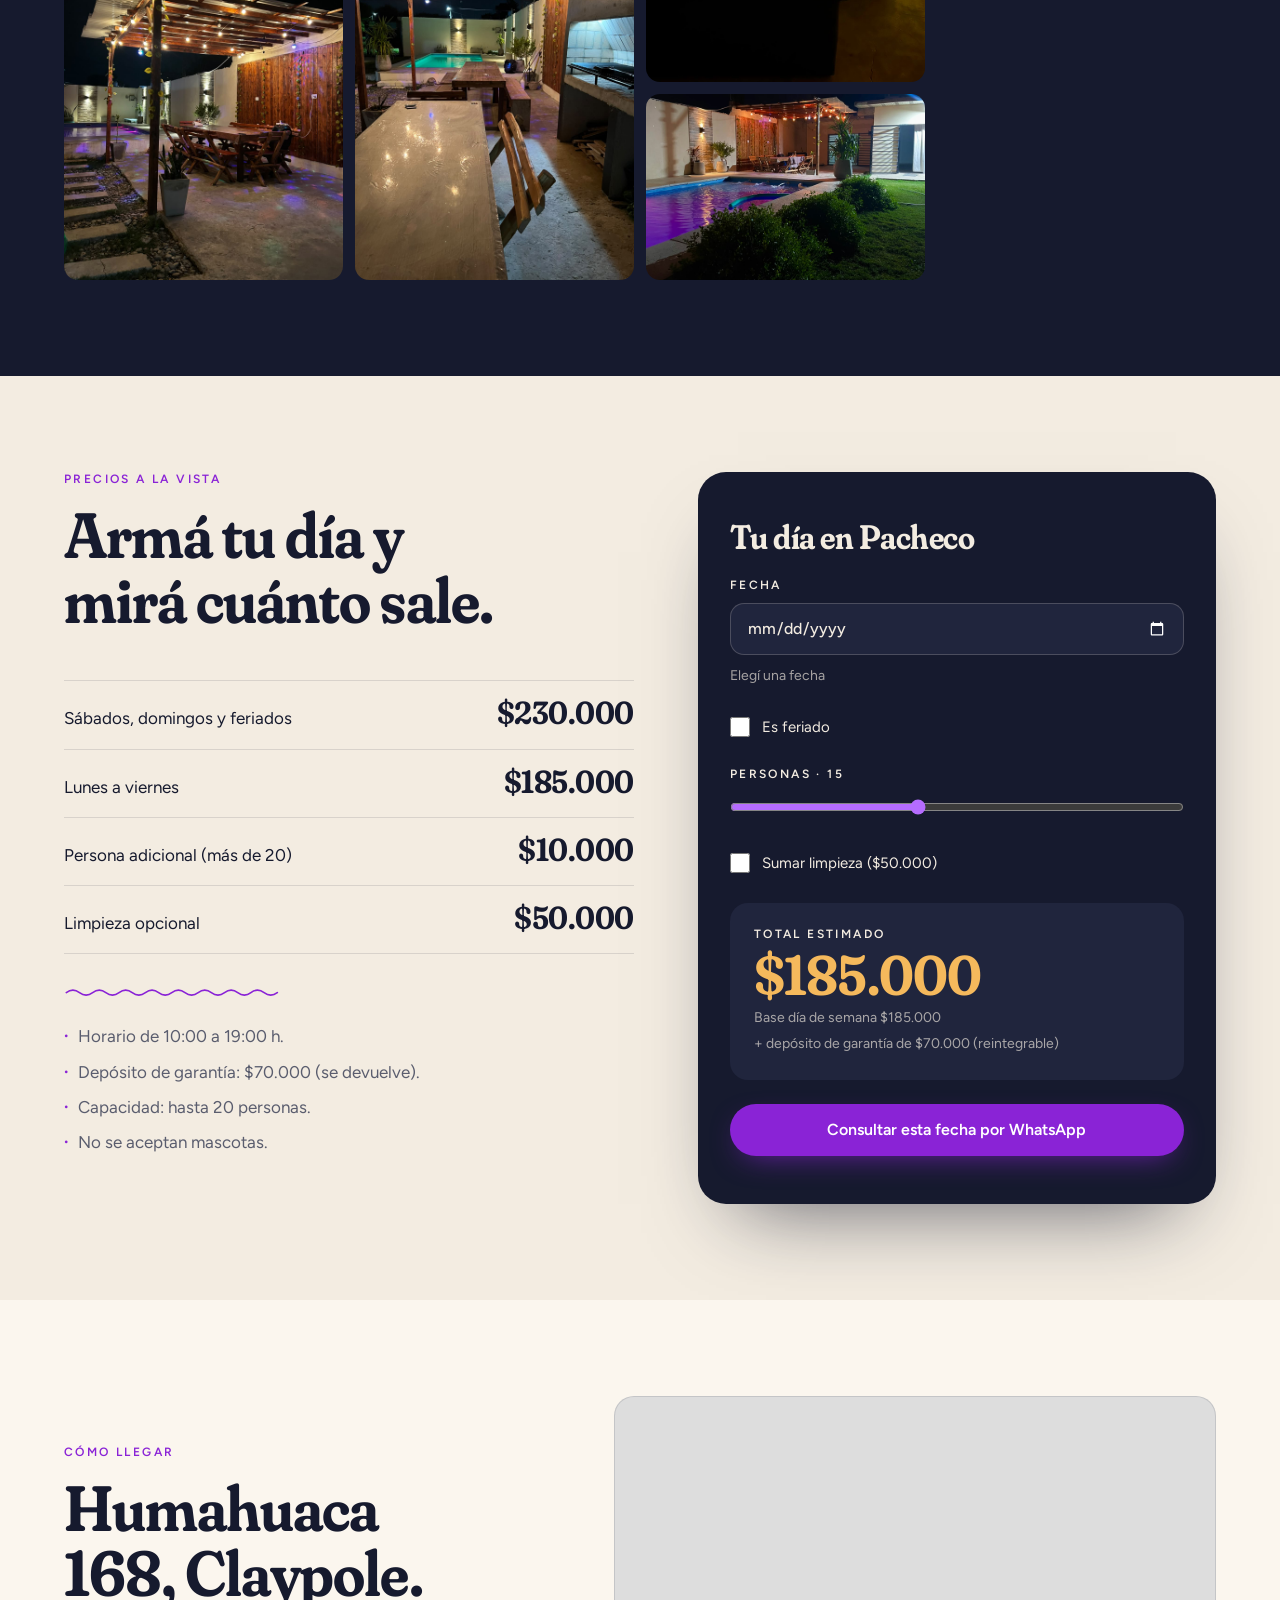
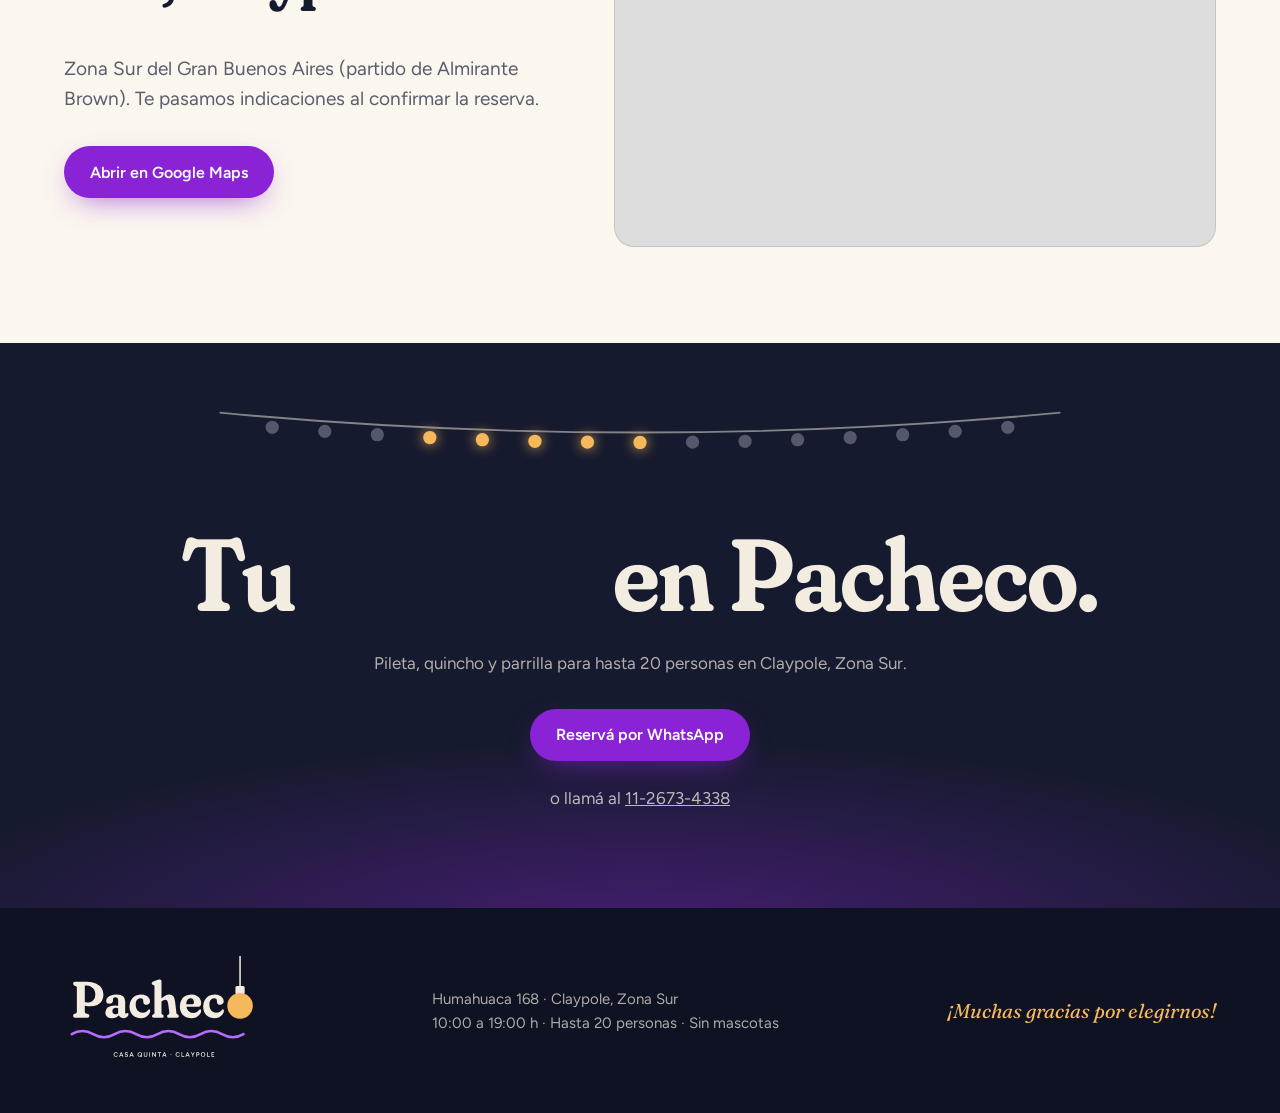
==== commit 436e6599: "Sacar La Hora Violeta (hora extra) de la web Se quita de tarifas, espacios, calculadora y del recorr" ====
--- a/index.html
+++ b/index.html
@@ -63,7 +63,7 @@
   <section class="dia" id="dia">
     <div class="wrap">
       <p class="et sec-k">Un día en Pacheco</p>
-      <h2 class="d">Del mate de la mañana a las luces de la noche.</h2>
+      <h2 class="d">Del mate de la mañana a las luces del atardecer.</h2>
       <div class="dia-grid">
         <div class="dia-media" aria-hidden="true">
           <svg class="garland" id="diaGarland" viewBox="0 0 600 60"></svg>
@@ -95,9 +95,9 @@
           </li>
           <li class="paso paso-violeta">
             <figure><img src="assets/fotos/03-pileta-noche-vertical.jpg" alt="Pileta con luces violetas y la pérgola iluminada de fondo" loading="lazy"></figure>
-            <span class="et">Atardecer · La Hora Violeta</span>
+            <span class="et">Atardecer · Las luces</span>
             <h3 class="d">Se prende la guirnalda y la pileta se pone violeta.</h3>
-            <p>El día termina a las 19. Si querés quedarte a ver las luces, sumá horas adicionales ($30.000 c/u, sujeto a disponibilidad).</p>
+            <p>Antes de irse, la guirnalda y las luces de la pileta prendidas para la foto de todos.</p>
             <a class="btn btn-sm" href="#precios">Armá tu día</a>
           </li>
         </ol>
@@ -109,7 +109,7 @@
   <section class="espacios" id="espacios">
     <div class="wrap">
       <p class="et sec-k">Los espacios</p>
-      <h2 class="d">Cuatro lugares, un solo día.</h2>
+      <h2 class="d">Tres espacios, un solo día.</h2>
       <div class="esp-grid">
         <article class="esp reveal">
           <img src="assets/fotos/12-pileta-pergola-cesped-noche.jpg" alt="Pileta iluminada junto al césped y la pérgola" loading="lazy">
@@ -122,10 +122,6 @@
         <article class="esp reveal">
           <img src="assets/fotos/16-quincho-interior-2.jpg" alt="Salón cubierto con mesa larga, TV y sillones" loading="lazy">
           <div class="esp-txt"><h3 class="d">El Salón</h3><p>Espacio cubierto con mesa larga, TV, sillones, cocina y baño con ducha.</p></div>
-        </article>
-        <article class="esp esp-violeta reveal">
-          <img src="assets/fotos/08-pileta-palmera-sombra-2.jpg" alt="Sombra de una palmera sobre el solado junto a la pileta violeta" loading="lazy">
-          <div class="esp-txt"><h3 class="d">La Hora Violeta</h3><p>La hora extra para quedarse cuando se prenden las luces. $30.000 por hora.</p></div>
         </article>
       </div>
 
@@ -178,7 +174,6 @@
         <ul class="tarifas">
           <li><span>Sábados, domingos y feriados</span><b class="d">$230.000</b></li>
           <li><span>Lunes a viernes</span><b class="d">$185.000</b></li>
-          <li><span class="violeta">La Hora Violeta (hora extra)</span><b class="d">$30.000</b></li>
           <li><span>Persona adicional (más de 20)</span><b class="d">$10.000</b></li>
           <li><span>Limpieza opcional</span><b class="d">$50.000</b></li>
         </ul>
@@ -205,16 +200,6 @@
           <input type="range" id="cPers" min="1" max="35" value="15">
         </label>
 
-        <div class="campo">
-          <span class="et violeta">La Hora Violeta · horas extra</span>
-          <div class="stepper">
-            <button type="button" id="hMenos" aria-label="Quitar una hora">−</button>
-            <output id="cHoras">0</output>
-            <button type="button" id="hMas" aria-label="Sumar una hora">+</button>
-            <small id="cHasta">Hasta las 19:00</small>
-          </div>
-        </div>
-
         <label class="check"><input type="checkbox" id="cLimpieza"> Sumar limpieza ($50.000)</label>
 
         <div class="total" aria-live="polite">
--- a/styles.css
+++ b/styles.css
@@ -111,15 +111,13 @@
 .esp-grid{display:grid;grid-template-columns:repeat(12,1fr);gap:var(--s3)}
 .esp{position:relative;border-radius:var(--r);overflow:hidden;min-height:420px;color:var(--piedra);isolation:isolate;grid-column:span 6}
 .esp:nth-child(1){grid-column:span 7}.esp:nth-child(2){grid-column:span 5}
-.esp:nth-child(3){grid-column:span 5}.esp:nth-child(4){grid-column:span 7}
+.esp:nth-child(3){grid-column:span 12}
 .esp img{position:absolute;inset:0;width:100%;height:100%;object-fit:cover;z-index:-2;transition:transform 1.2s cubic-bezier(.2,.7,.2,1)}
 .esp::before{content:"";position:absolute;inset:0;z-index:-1;background:linear-gradient(180deg,transparent 35%,rgba(22,26,46,.9))}
 .esp:hover img{transform:scale(1.05)}
 .esp-txt{position:absolute;left:0;right:0;bottom:0;padding:var(--s4)}
 .esp h3{font-size:clamp(30px,3.2vw,42px);margin-bottom:var(--s1)}
 .esp p{max-width:38ch;opacity:.88}
-.esp-violeta::after{content:"";position:absolute;inset:0;z-index:-1;background:linear-gradient(180deg,transparent 60%,rgba(138,35,214,.45))}
-.esp-violeta h3{color:var(--violeta-l)}
 .incluye{margin-top:var(--s6);display:grid;grid-template-columns:1fr 2fr;gap:var(--s4);align-items:start}
 .incluye h3{font-size:clamp(28px,3vw,38px)}
 .chips{list-style:none;display:flex;flex-wrap:wrap;gap:10px}
@@ -166,10 +164,6 @@
 .calc input[type=range]{width:100%;accent-color:var(--violeta-l);height:32px}
 .check{display:flex;gap:12px;align-items:center;font-size:15px;cursor:pointer;min-height:32px}
 .check input{width:20px;height:20px;accent-color:var(--violeta-l)}
-.stepper{display:flex;align-items:center;gap:var(--s2)}
-.stepper button{width:44px;height:44px;border-radius:50%;border:1.5px solid rgba(243,236,225,.25);font-size:22px;line-height:1}
-.stepper button:hover{border-color:var(--violeta-l)}
-.stepper output{font:640 28px var(--display);min-width:2ch;text-align:center}
 .total{display:grid;gap:4px;padding:var(--s3);border-radius:18px;background:var(--noche-2)}
 .total b{font-size:clamp(40px,5vw,56px);color:var(--ambar);font-variant-numeric:tabular-nums}
 
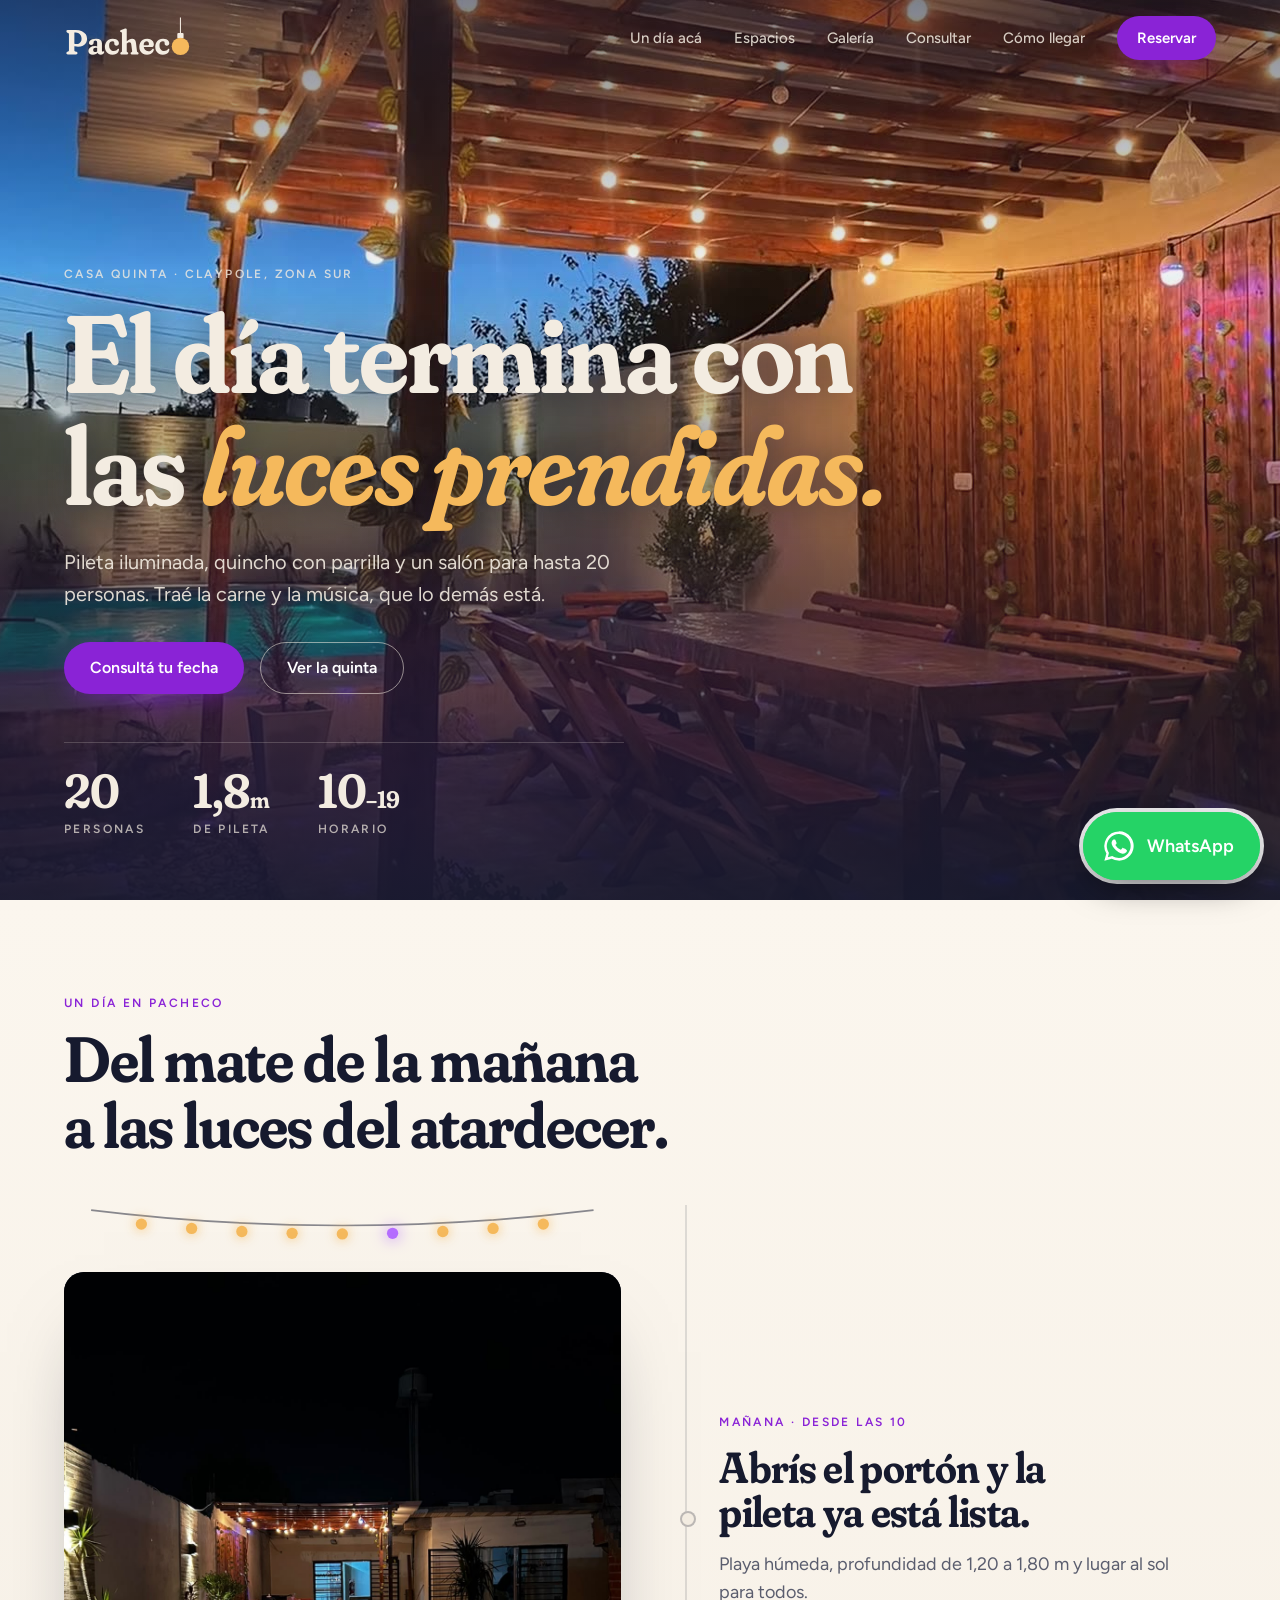
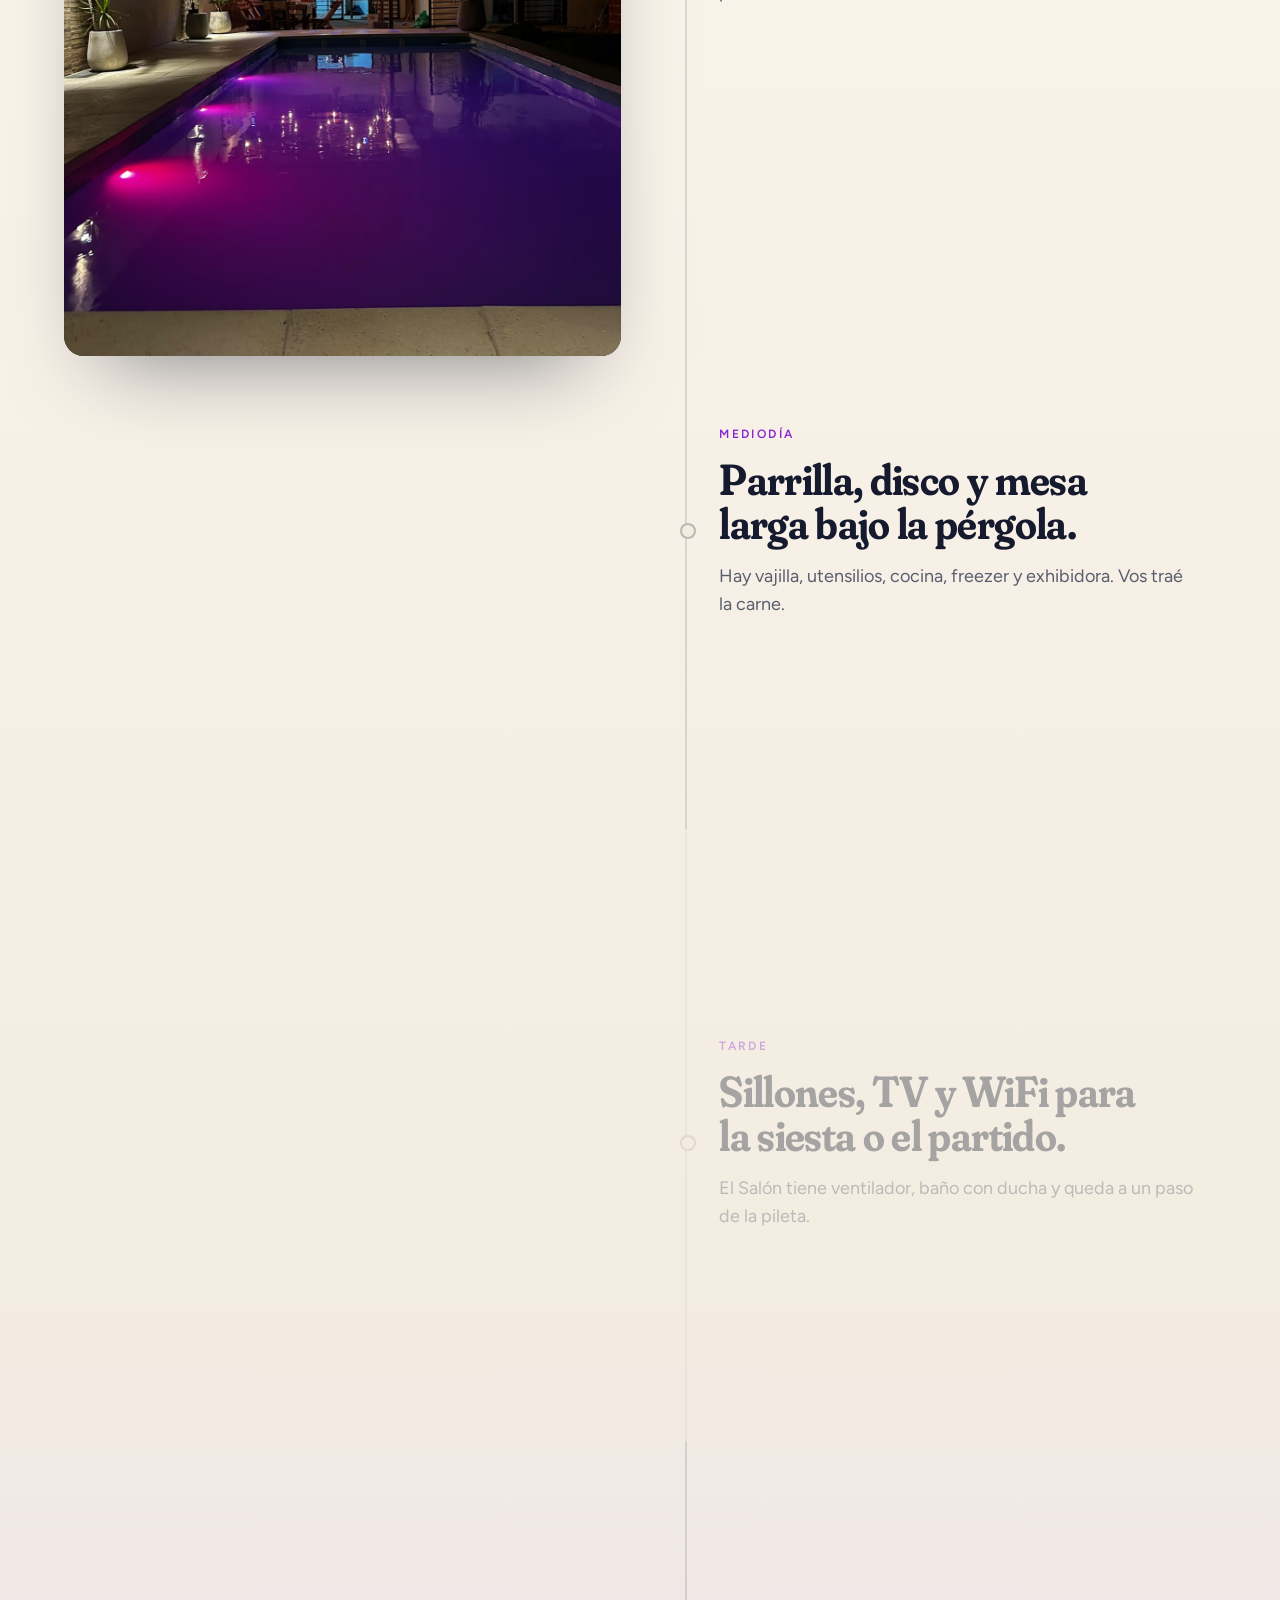
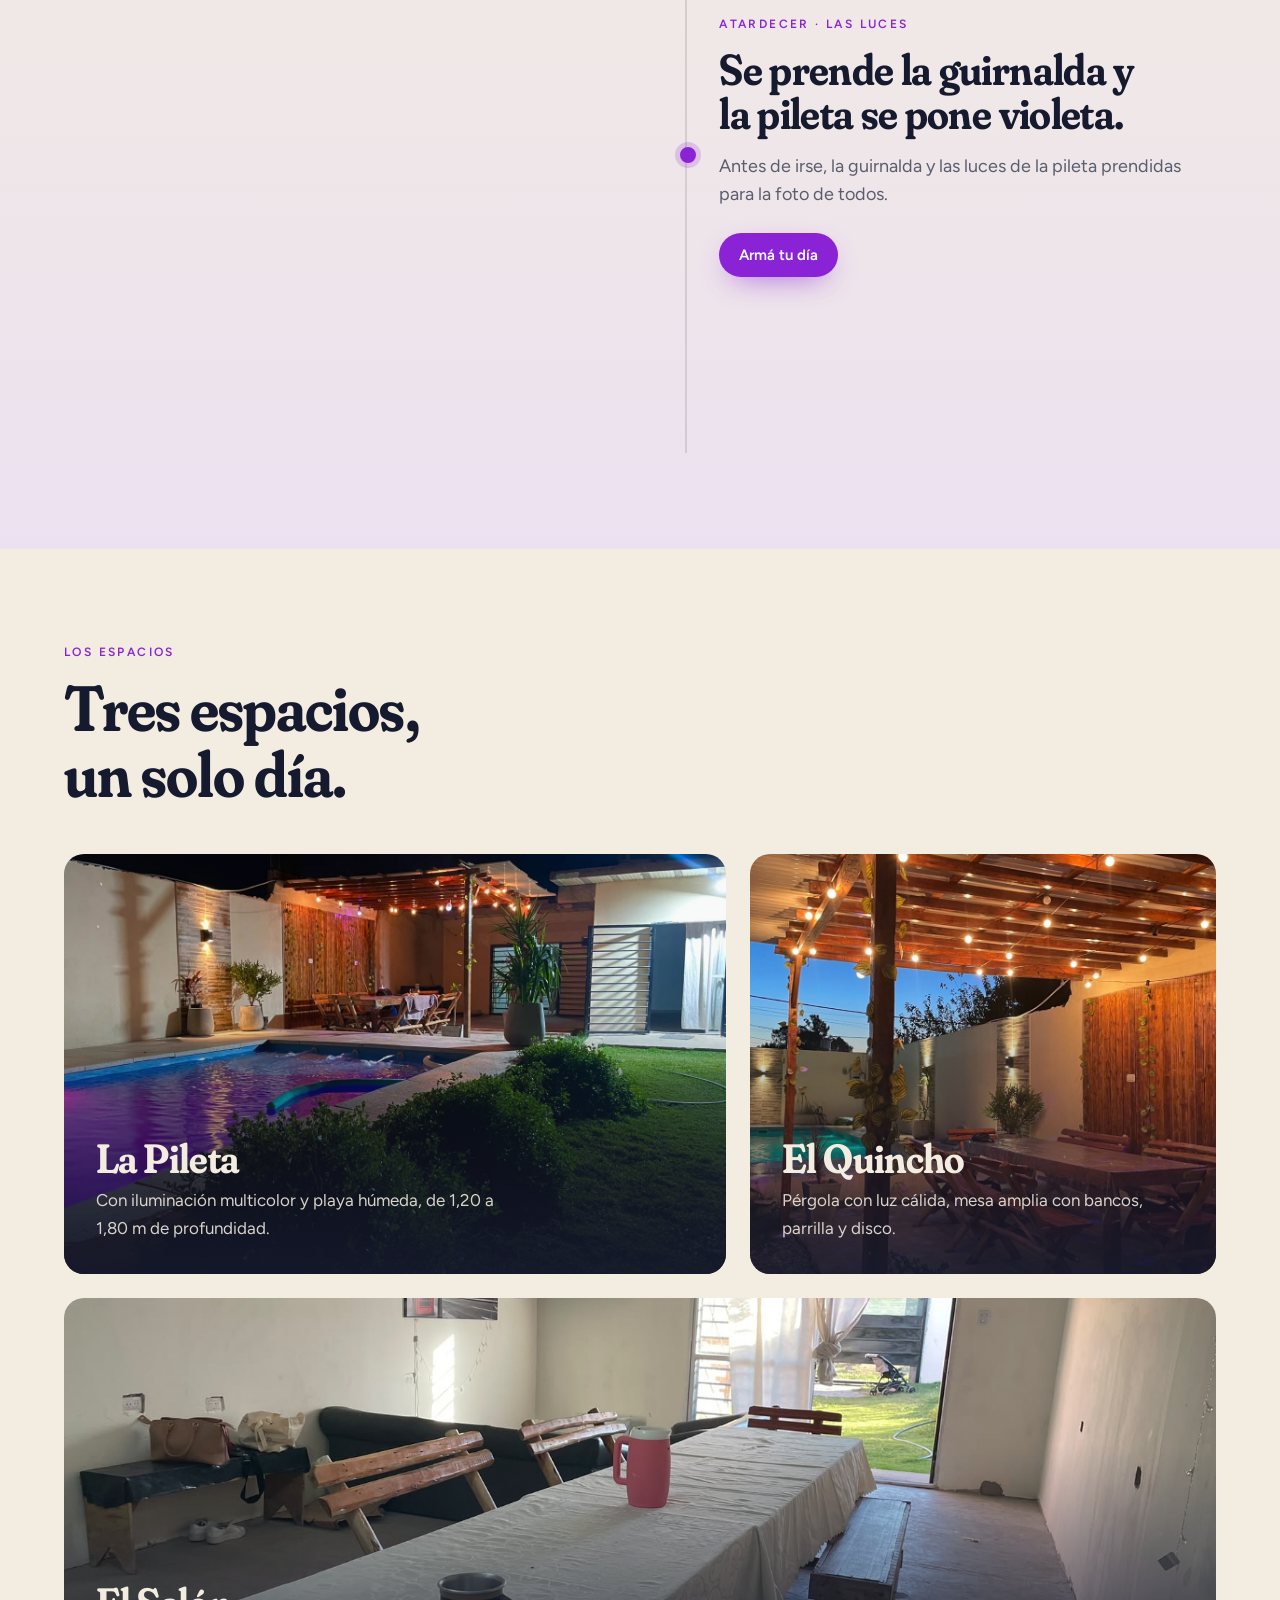
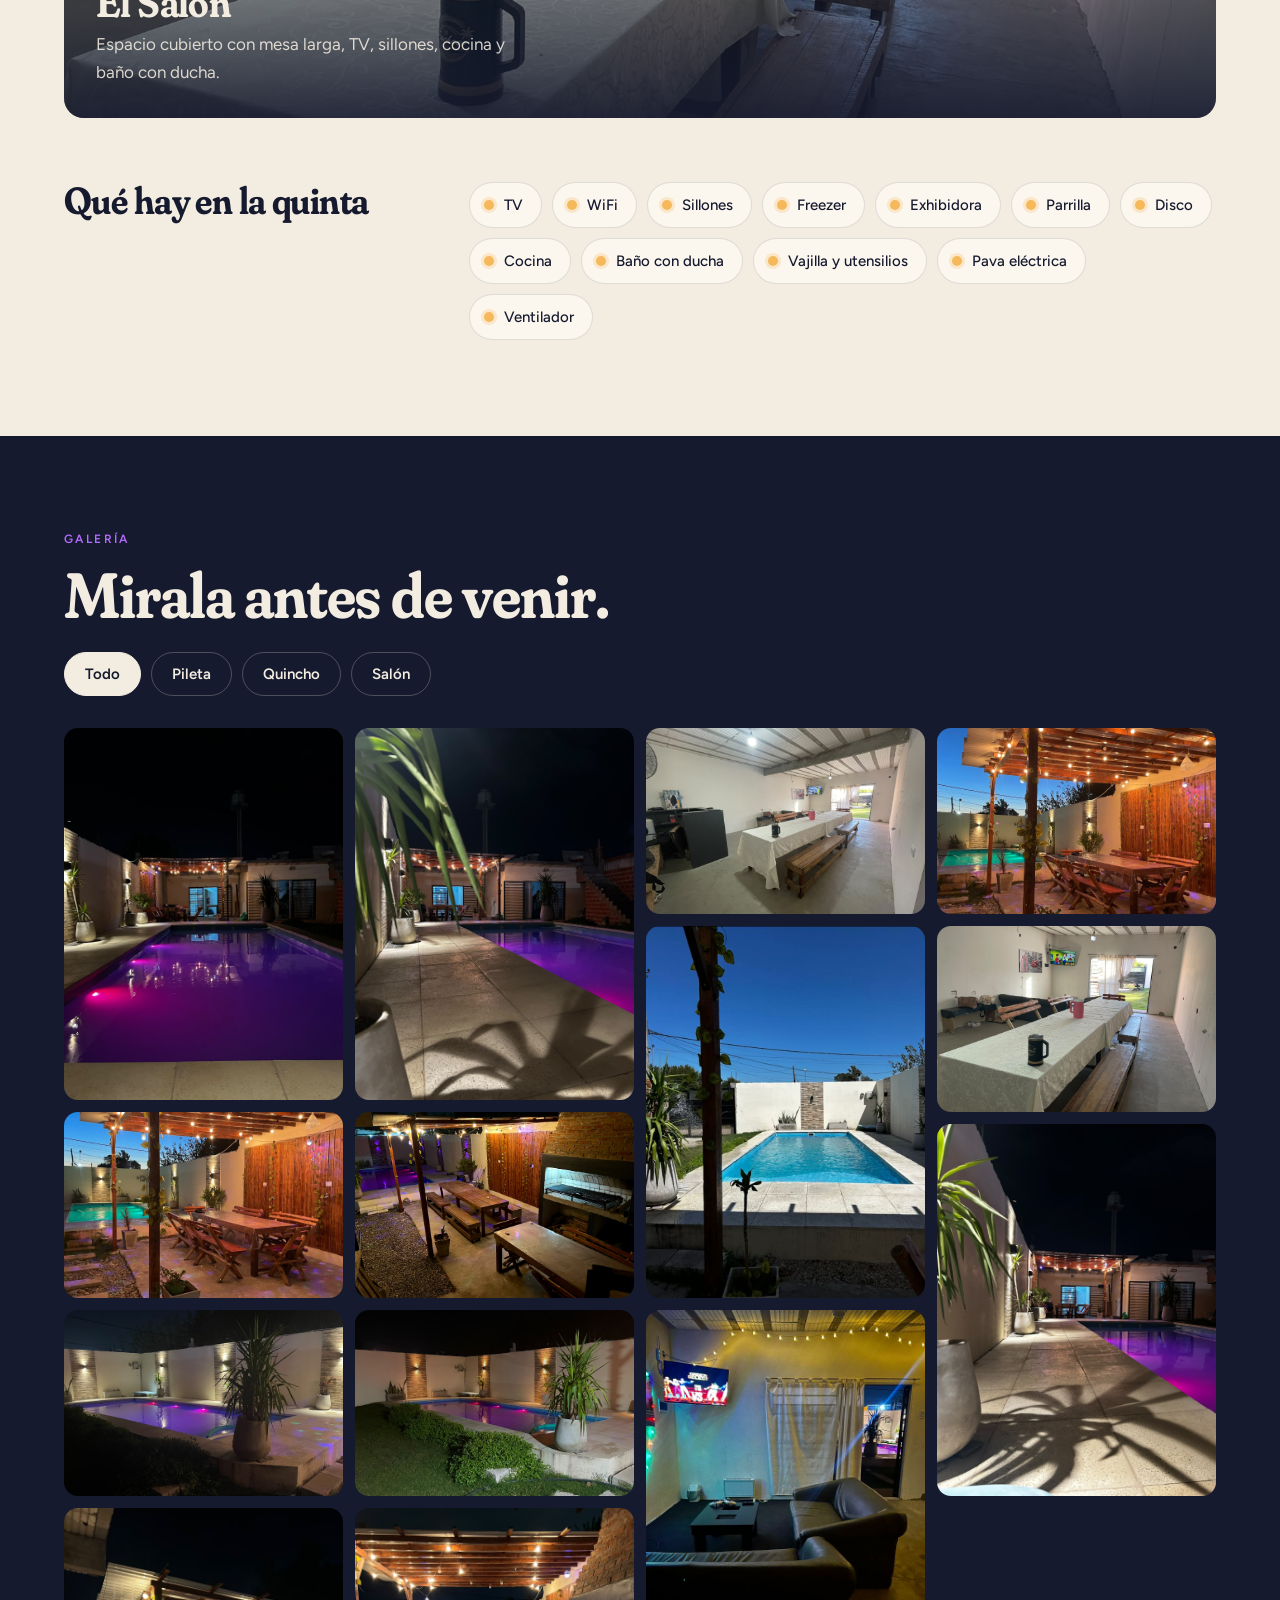
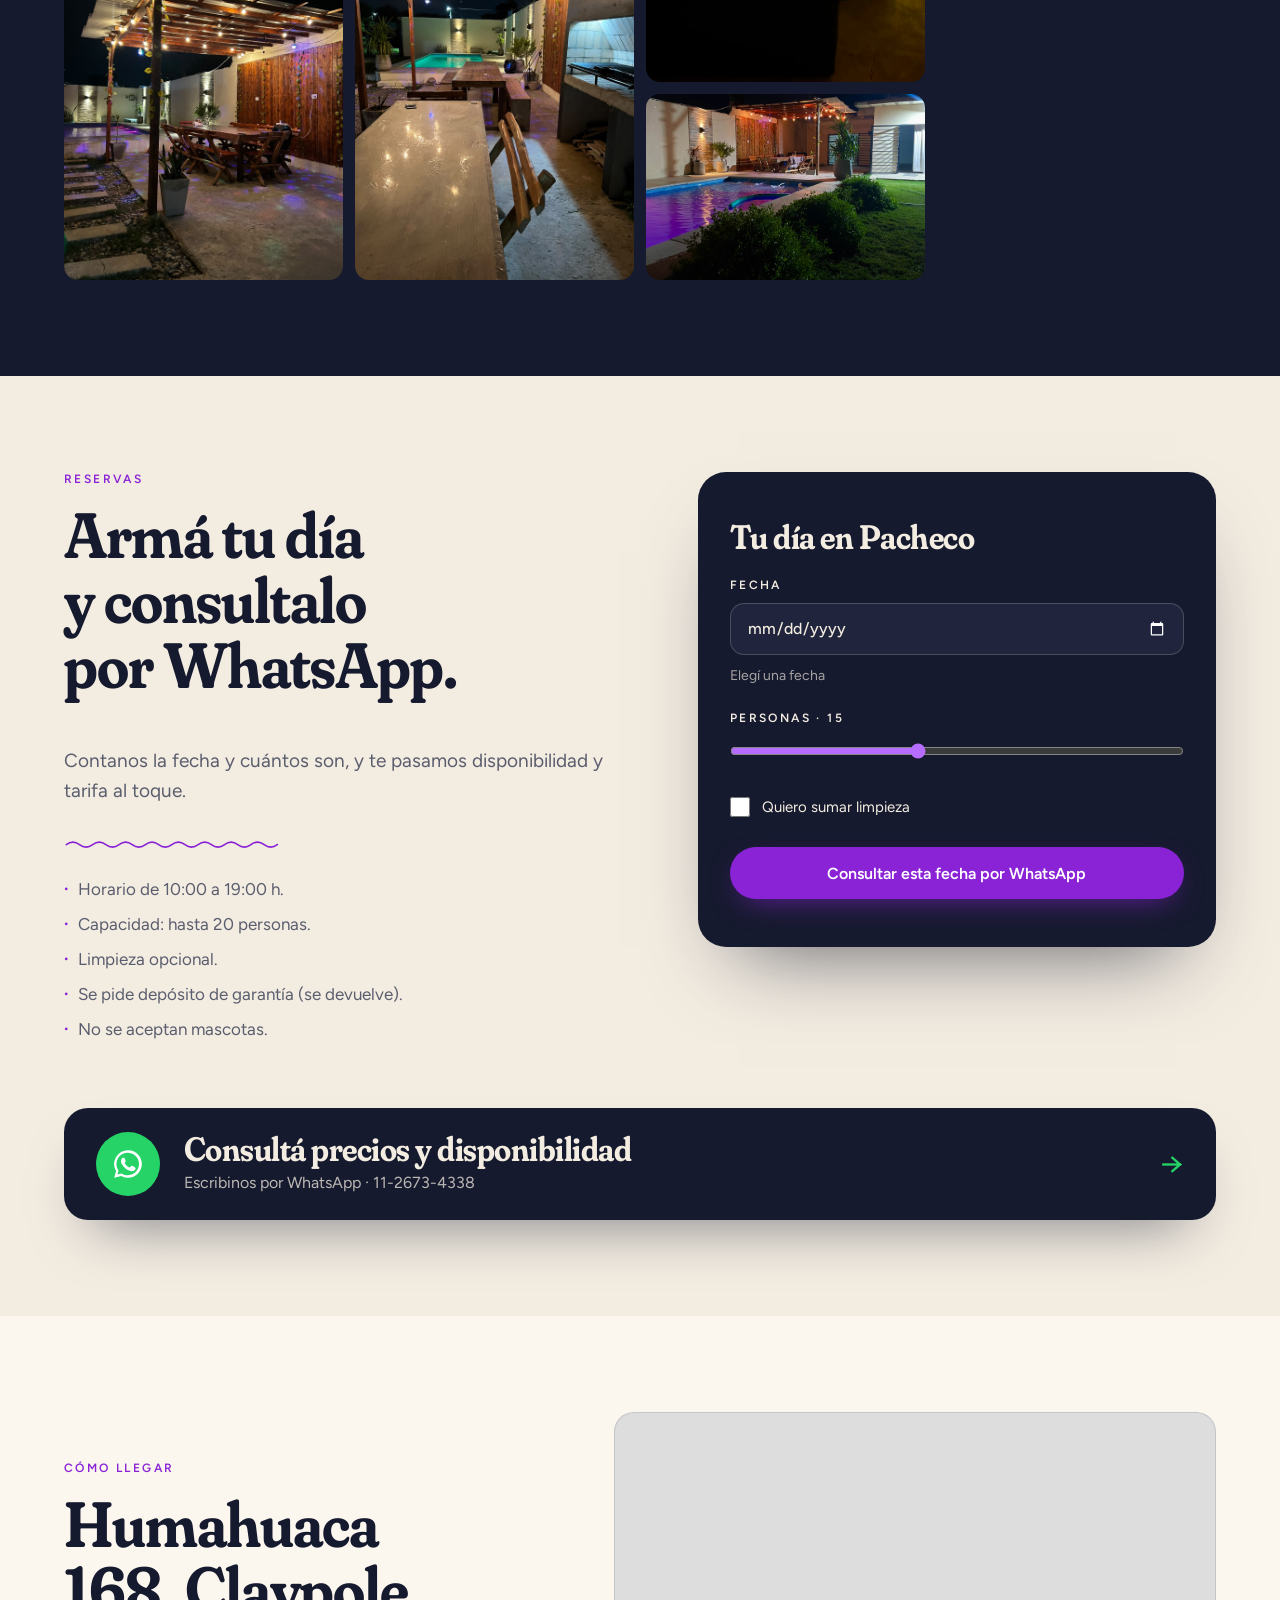
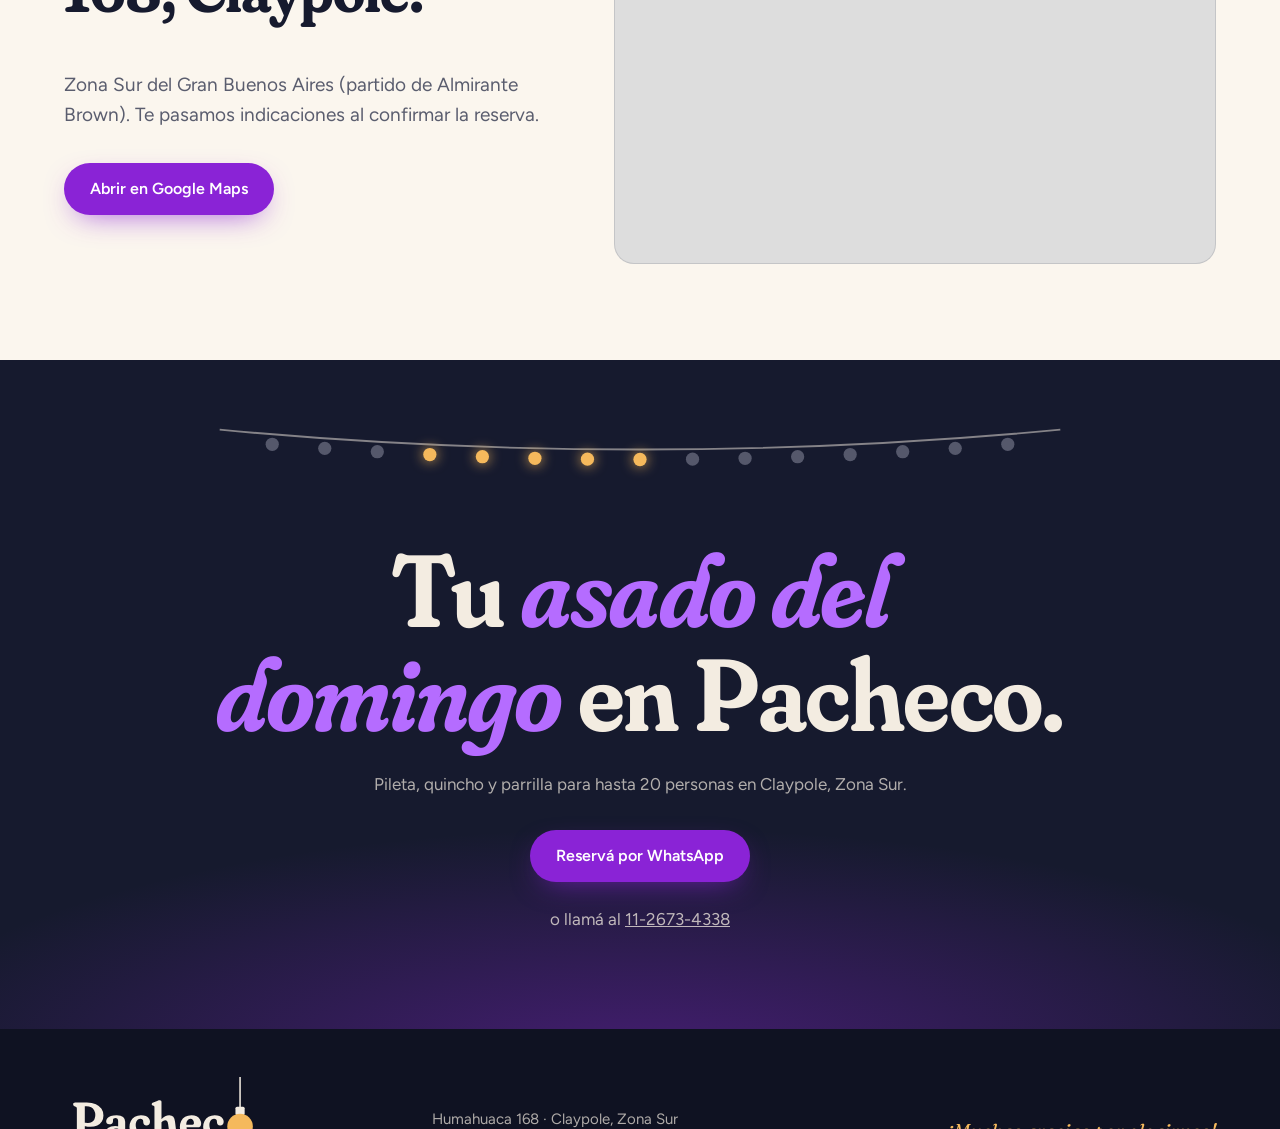
==== commit 883cb4f2: "Saca precios, cartel de consulta por WhatsApp y botón flotante fijo más grande Co-Authored-By: Claud" ====
--- a/index.html
+++ b/index.html
@@ -4,7 +4,7 @@
   <meta charset="UTF-8">
   <meta name="viewport" content="width=device-width, initial-scale=1.0">
   <title>Casa Quinta Pacheco · Quinta con pileta en Claypole, Zona Sur</title>
-  <meta name="description" content="Casa quinta con pileta iluminada, quincho con parrilla y salón para hasta 20 personas en Claypole, Zona Sur. Precios a la vista y reservas por WhatsApp.">
+  <meta name="description" content="Casa quinta con pileta iluminada, quincho con parrilla y salón para hasta 20 personas en Claypole, Zona Sur. Consultas y reservas por WhatsApp.">
   <meta name="theme-color" content="#161A2E">
   <meta property="og:title" content="Casa Quinta Pacheco · Claypole">
   <meta property="og:description" content="Pileta, quincho y parrilla para hasta 20 personas. El día termina con las luces prendidas.">
@@ -29,7 +29,7 @@
       <a href="#dia">Un día acá</a>
       <a href="#espacios">Espacios</a>
       <a href="#galeria">Galería</a>
-      <a href="#precios">Precios</a>
+      <a href="#consulta">Consultar</a>
       <a href="#ubicacion">Cómo llegar</a>
       <a class="btn btn-sm js-wa" data-msg="Hola! Quería consultar disponibilidad en Casa Quinta Pacheco." href="#">Reservar</a>
     </nav>
@@ -48,7 +48,7 @@
       <p class="hero-sub">Pileta iluminada, quincho con parrilla y un salón para hasta 20 personas. Traé la carne y la música, que lo demás está.</p>
       <div class="hero-cta">
         <a class="btn js-wa" data-msg="Hola! Quería consultar disponibilidad en Casa Quinta Pacheco." href="#">Consultá tu fecha</a>
-        <a class="btn btn-ghost" href="#precios">Ver precios</a>
+        <a class="btn btn-ghost" href="#espacios">Ver la quinta</a>
       </div>
       <ul class="fichas" aria-label="Datos de la quinta">
         <li><b class="d">20</b><span class="et">personas</span></li>
@@ -98,7 +98,7 @@
             <span class="et">Atardecer · Las luces</span>
             <h3 class="d">Se prende la guirnalda y la pileta se pone violeta.</h3>
             <p>Antes de irse, la guirnalda y las luces de la pileta prendidas para la foto de todos.</p>
-            <a class="btn btn-sm" href="#precios">Armá tu día</a>
+            <a class="btn btn-sm" href="#consulta">Armá tu día</a>
           </li>
         </ol>
       </div>
@@ -165,23 +165,19 @@
     </div>
   </section>
 
-  <!-- PRECIOS + CALCULADORA -->
-  <section class="precios" id="precios">
+  <!-- CONSULTA (sin precios: se cotiza por WhatsApp) -->
+  <section class="precios" id="consulta">
     <div class="wrap precios-in">
       <div>
-        <p class="et sec-k">Precios a la vista</p>
-        <h2 class="d">Armá tu día y mirá cuánto sale.</h2>
-        <ul class="tarifas">
-          <li><span>Sábados, domingos y feriados</span><b class="d">$230.000</b></li>
-          <li><span>Lunes a viernes</span><b class="d">$185.000</b></li>
-          <li><span>Persona adicional (más de 20)</span><b class="d">$10.000</b></li>
-          <li><span>Limpieza opcional</span><b class="d">$50.000</b></li>
-        </ul>
+        <p class="et sec-k">Reservas</p>
+        <h2 class="d">Armá tu día y consultalo por WhatsApp.</h2>
+        <p class="lead">Contanos la fecha y cuántos son, y te pasamos disponibilidad y tarifa al toque.</p>
         <svg class="agua" viewBox="0 0 400 24" aria-hidden="true"><path d="M4 12 q 12 -9 24 0 t 24 0 t 24 0 t 24 0 t 24 0 t 24 0 t 24 0 t 24 0 t 24 0 t 24 0 t 24 0 t 24 0 t 24 0 t 24 0 t 24 0 t 24 0"/></svg>
         <ul class="reglas">
           <li>Horario de 10:00 a 19:00 h.</li>
-          <li>Depósito de garantía: $70.000 (se devuelve).</li>
           <li>Capacidad: hasta 20 personas.</li>
+          <li>Limpieza opcional.</li>
+          <li>Se pide depósito de garantía (se devuelve).</li>
           <li>No se aceptan mascotas.</li>
         </ul>
       </div>
@@ -193,23 +189,24 @@
           <input type="date" id="cFecha" required>
           <small id="cTipo">Elegí una fecha</small>
         </label>
-        <label class="check"><input type="checkbox" id="cFeriado"> Es feriado</label>
 
         <label class="campo">
           <span class="et">Personas · <output id="cPersOut">15</output></span>
           <input type="range" id="cPers" min="1" max="35" value="15">
         </label>
 
-        <label class="check"><input type="checkbox" id="cLimpieza"> Sumar limpieza ($50.000)</label>
-
-        <div class="total" aria-live="polite">
-          <span class="et">Total estimado</span>
-          <b class="d" id="cTotal">$185.000</b>
-          <small id="cDetalle">Base día de semana</small>
-          <small>+ depósito de garantía de $70.000 (reintegrable)</small>
-        </div>
+        <label class="check"><input type="checkbox" id="cLimpieza"> Quiero sumar limpieza</label>
+
         <a class="btn btn-full" id="cEnviar" href="#" target="_blank" rel="noopener">Consultar esta fecha por WhatsApp</a>
       </form>
+    </div>
+
+    <div class="wrap">
+      <a class="cartel-wa js-wa" data-msg="Hola! Quería consultar precios y disponibilidad en Casa Quinta Pacheco." href="#">
+        <span class="cartel-ic" aria-hidden="true"><svg viewBox="0 0 32 32"><use href="#ic-wa"/></svg></span>
+        <span class="cartel-tx"><b class="d">Consultá precios y disponibilidad</b><span>Escribinos por WhatsApp · 11-2673-4338</span></span>
+        <span class="cartel-flecha" aria-hidden="true">→</span>
+      </a>
     </div>
   </section>
 
@@ -248,8 +245,10 @@
   </div>
 </footer>
 
+<svg width="0" height="0" style="position:absolute" aria-hidden="true"><symbol id="ic-wa" viewBox="0 0 32 32"><path d="M16 3a13 13 0 0 0-11.2 19.6L3 29l6.6-1.7A13 13 0 1 0 16 3Zm0 23.6c-2 0-3.9-.5-5.6-1.5l-.4-.2-3.9 1 1-3.8-.3-.4A10.6 10.6 0 1 1 16 26.6Zm5.8-7.9c-.3-.2-1.9-.9-2.2-1-.3-.1-.5-.2-.7.2l-1 1.2c-.2.2-.4.2-.7.1a8.7 8.7 0 0 1-4.3-3.8c-.3-.6.3-.5.9-1.7.1-.2 0-.4 0-.6l-1-2.4c-.3-.6-.5-.5-.7-.5h-.6c-.2 0-.6.1-.9.4-.3.3-1.2 1.1-1.2 2.8s1.2 3.2 1.4 3.5c.2.2 2.4 3.6 5.8 5 2.1.9 3 1 4 .8.7-.1 1.9-.8 2.2-1.5.3-.7.3-1.4.2-1.5-.1-.1-.3-.2-.6-.3Z"/></symbol></svg>
 <a class="wa-float js-wa" data-msg="Hola! Quería consultar disponibilidad en Casa Quinta Pacheco." href="#" aria-label="Escribinos por WhatsApp">
-  <svg viewBox="0 0 32 32" aria-hidden="true"><path d="M16 3a13 13 0 0 0-11.2 19.6L3 29l6.6-1.7A13 13 0 1 0 16 3Zm0 23.6c-2 0-3.9-.5-5.6-1.5l-.4-.2-3.9 1 1-3.8-.3-.4A10.6 10.6 0 1 1 16 26.6Zm5.8-7.9c-.3-.2-1.9-.9-2.2-1-.3-.1-.5-.2-.7.2l-1 1.2c-.2.2-.4.2-.7.1a8.7 8.7 0 0 1-4.3-3.8c-.3-.6.3-.5.9-1.7.1-.2 0-.4 0-.6l-1-2.4c-.3-.6-.5-.5-.7-.5h-.6c-.2 0-.6.1-.9.4-.3.3-1.2 1.1-1.2 2.8s1.2 3.2 1.4 3.5c.2.2 2.4 3.6 5.8 5 2.1.9 3 1 4 .8.7-.1 1.9-.8 2.2-1.5.3-.7.3-1.4.2-1.5-.1-.1-.3-.2-.6-.3Z"/></svg>
+  <svg viewBox="0 0 32 32" aria-hidden="true"><use href="#ic-wa"/></svg>
+  <span class="wa-label">WhatsApp</span>
 </a>
 
 <!-- Lightbox -->
--- a/styles.css
+++ b/styles.css
@@ -1,5 +1,5 @@
 /* Casa Quinta Pacheco · estilos
-   Marca: marca/plataforma.md — Piedra 60 · Noche 30 · Violeta Pileta 10 · Ámbar solo en focos/precios */
+   Marca: marca/plataforma.md — Piedra 60 · Noche 30 · Violeta Pileta 10 · Ámbar solo en focos */
 :root{
   --piedra:#F3ECE1; --papel:#FBF6EE; --noche:#161A2E; --noche-2:#20253D;
   --violeta:#8A23D6; --violeta-l:#B56CFF; --ambar:#F5B95C;
@@ -190,11 +190,22 @@
 .foot-in img{width:200px;height:auto}
 .gracias{font-family:var(--display);font-style:italic;font-size:20px;opacity:1!important;color:var(--ambar)}
 
-/* WhatsApp flotante */
-.wa-float{position:fixed;right:20px;bottom:20px;z-index:40;width:60px;height:60px;border-radius:50%;background:#25D366;display:grid;place-items:center;box-shadow:0 12px 30px -10px rgba(0,0,0,.5);transition:transform .25s, opacity .3s}
-.wa-float svg{width:30px;fill:#fff}
-.wa-float:hover{transform:scale(1.08)}
-.wa-float.hide{opacity:0;pointer-events:none}
+/* WhatsApp flotante: siempre visible */
+.wa-float{position:fixed;right:max(20px,env(safe-area-inset-right));bottom:max(20px,env(safe-area-inset-bottom));z-index:60;height:68px;padding:0 26px 0 18px;border-radius:999px;background:#25D366;color:#fff;display:flex;align-items:center;gap:10px;text-decoration:none;font:600 18px var(--texto);box-shadow:0 14px 34px -10px rgba(0,0,0,.55),0 0 0 4px rgba(255,255,255,.9);transition:transform .25s}
+.wa-float svg{width:36px;height:36px;fill:#fff;flex:none}
+.wa-float::before{content:"";position:absolute;inset:0;border-radius:inherit;background:#25D366;z-index:-1;animation:wa-pulso 2.4s ease-out infinite}
+.wa-float:hover{transform:scale(1.06)}
+@keyframes wa-pulso{0%{transform:scale(1);opacity:.55}70%,100%{transform:scale(1.35);opacity:0}}
+
+/* Cartel WhatsApp (reemplaza los precios) */
+.cartel-wa{margin-top:var(--s6);display:flex;align-items:center;gap:var(--s3);padding:var(--s3) var(--s4);border-radius:24px;background:var(--noche);color:var(--piedra);text-decoration:none;box-shadow:0 30px 60px -30px rgba(22,26,46,.6);transition:transform .25s}
+.cartel-wa:hover{transform:translateY(-3px)}
+.cartel-ic{flex:none;width:64px;height:64px;border-radius:50%;background:#25D366;display:grid;place-items:center}
+.cartel-ic svg{width:34px;height:34px;fill:#fff}
+.cartel-tx{display:grid;gap:4px;flex:1}
+.cartel-tx b{font-size:clamp(24px,3vw,34px)}
+.cartel-tx span{opacity:.75;font-size:16px}
+.cartel-flecha{font-size:32px;color:#25D366;flex:none}
 
 /* Reveal */
 .reveal{opacity:0;transform:translateY(28px);transition:opacity .8s,transform .8s cubic-bezier(.2,.7,.2,1)}
@@ -231,7 +242,11 @@
   .gal{columns:2 140px;column-gap:8px}
   .gal button{margin-bottom:8px}
   .calc{padding:var(--s4) var(--s3)}
-  .wa-float{width:56px;height:56px;right:14px;bottom:14px}
+  .wa-float{height:60px;padding:0 20px 0 14px;font-size:16px;right:max(14px,env(safe-area-inset-right));bottom:max(14px,env(safe-area-inset-bottom))}
+  .wa-float svg{width:32px;height:32px}
+  .cartel-wa{flex-direction:column;align-items:flex-start;text-align:left;padding:var(--s3);gap:var(--s2);margin-top:var(--s5)}
+  .cartel-flecha{display:none}
+  .footer{padding-bottom:calc(var(--s5) + 80px)}
 }
 @media (hover:none){.esp:hover img,.gal button:hover img{transform:none}.btn:hover{transform:none}}
 @media (prefers-reduced-motion:reduce){
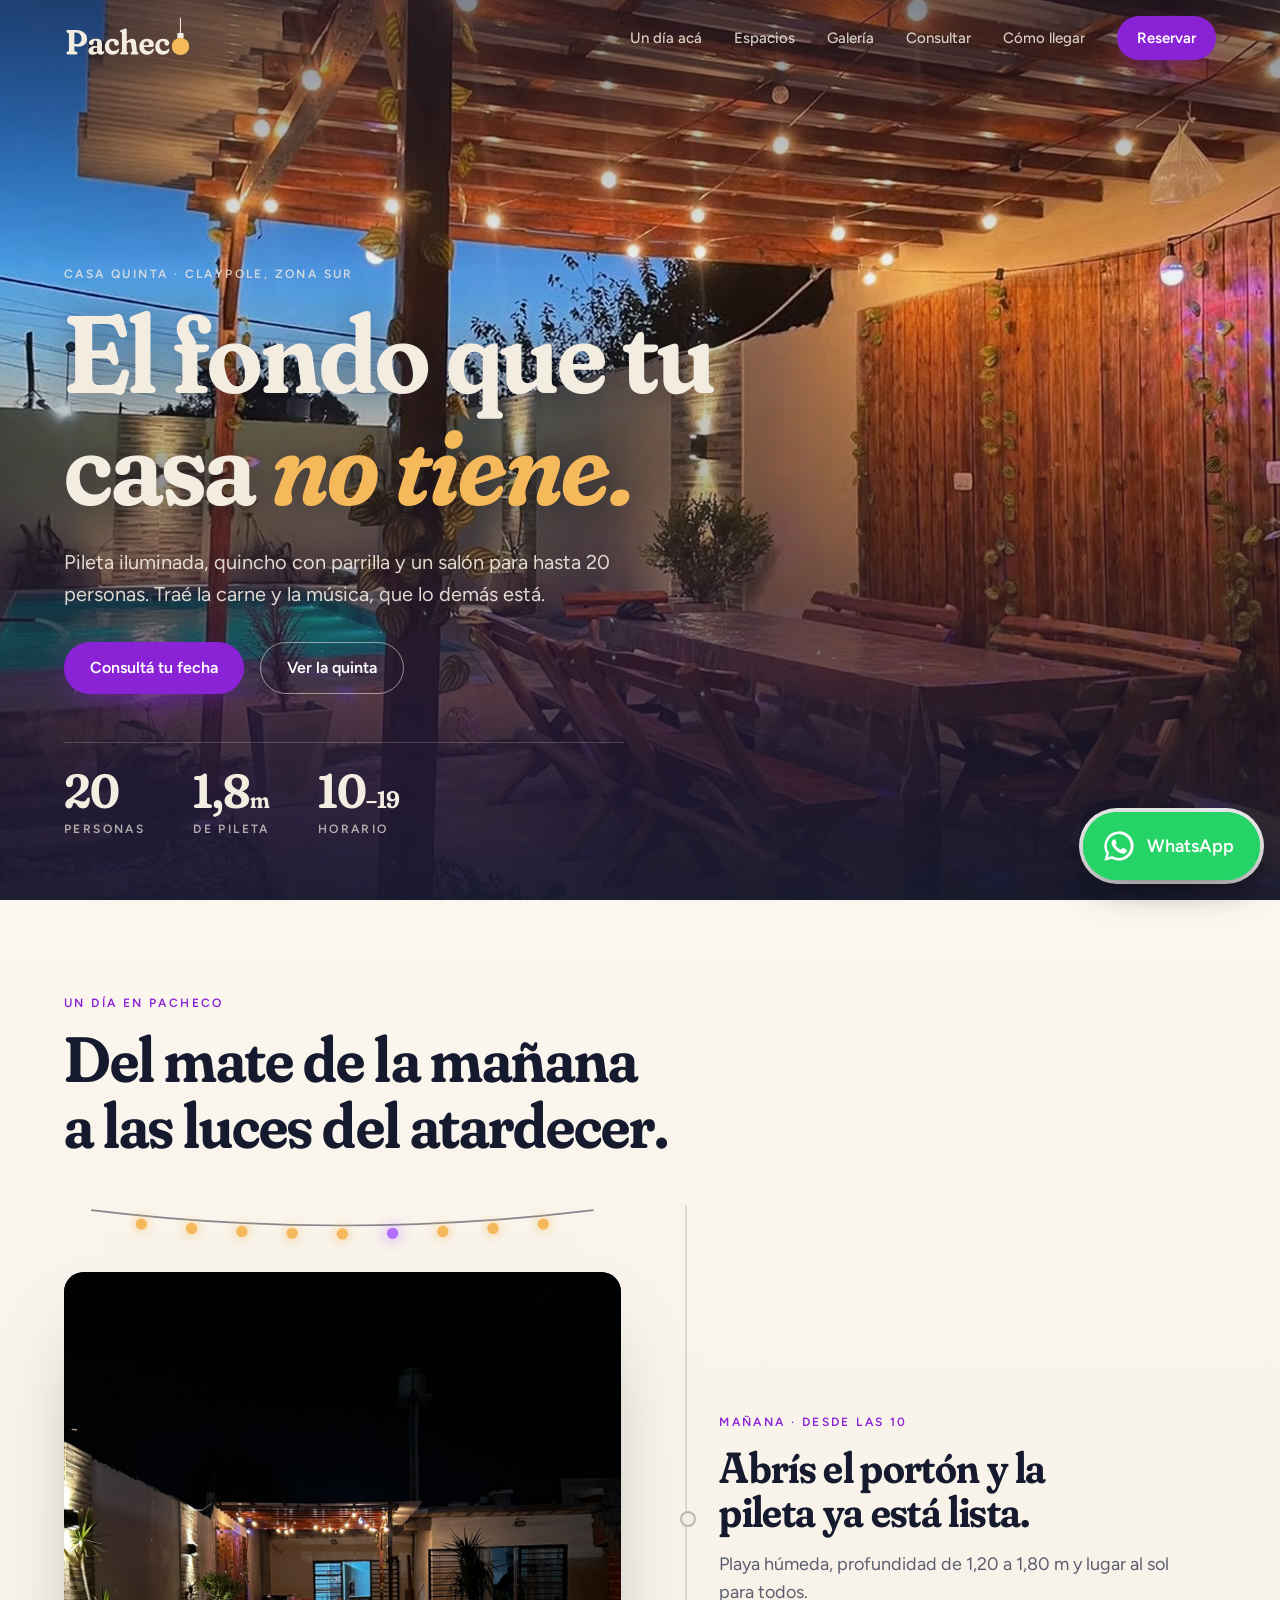
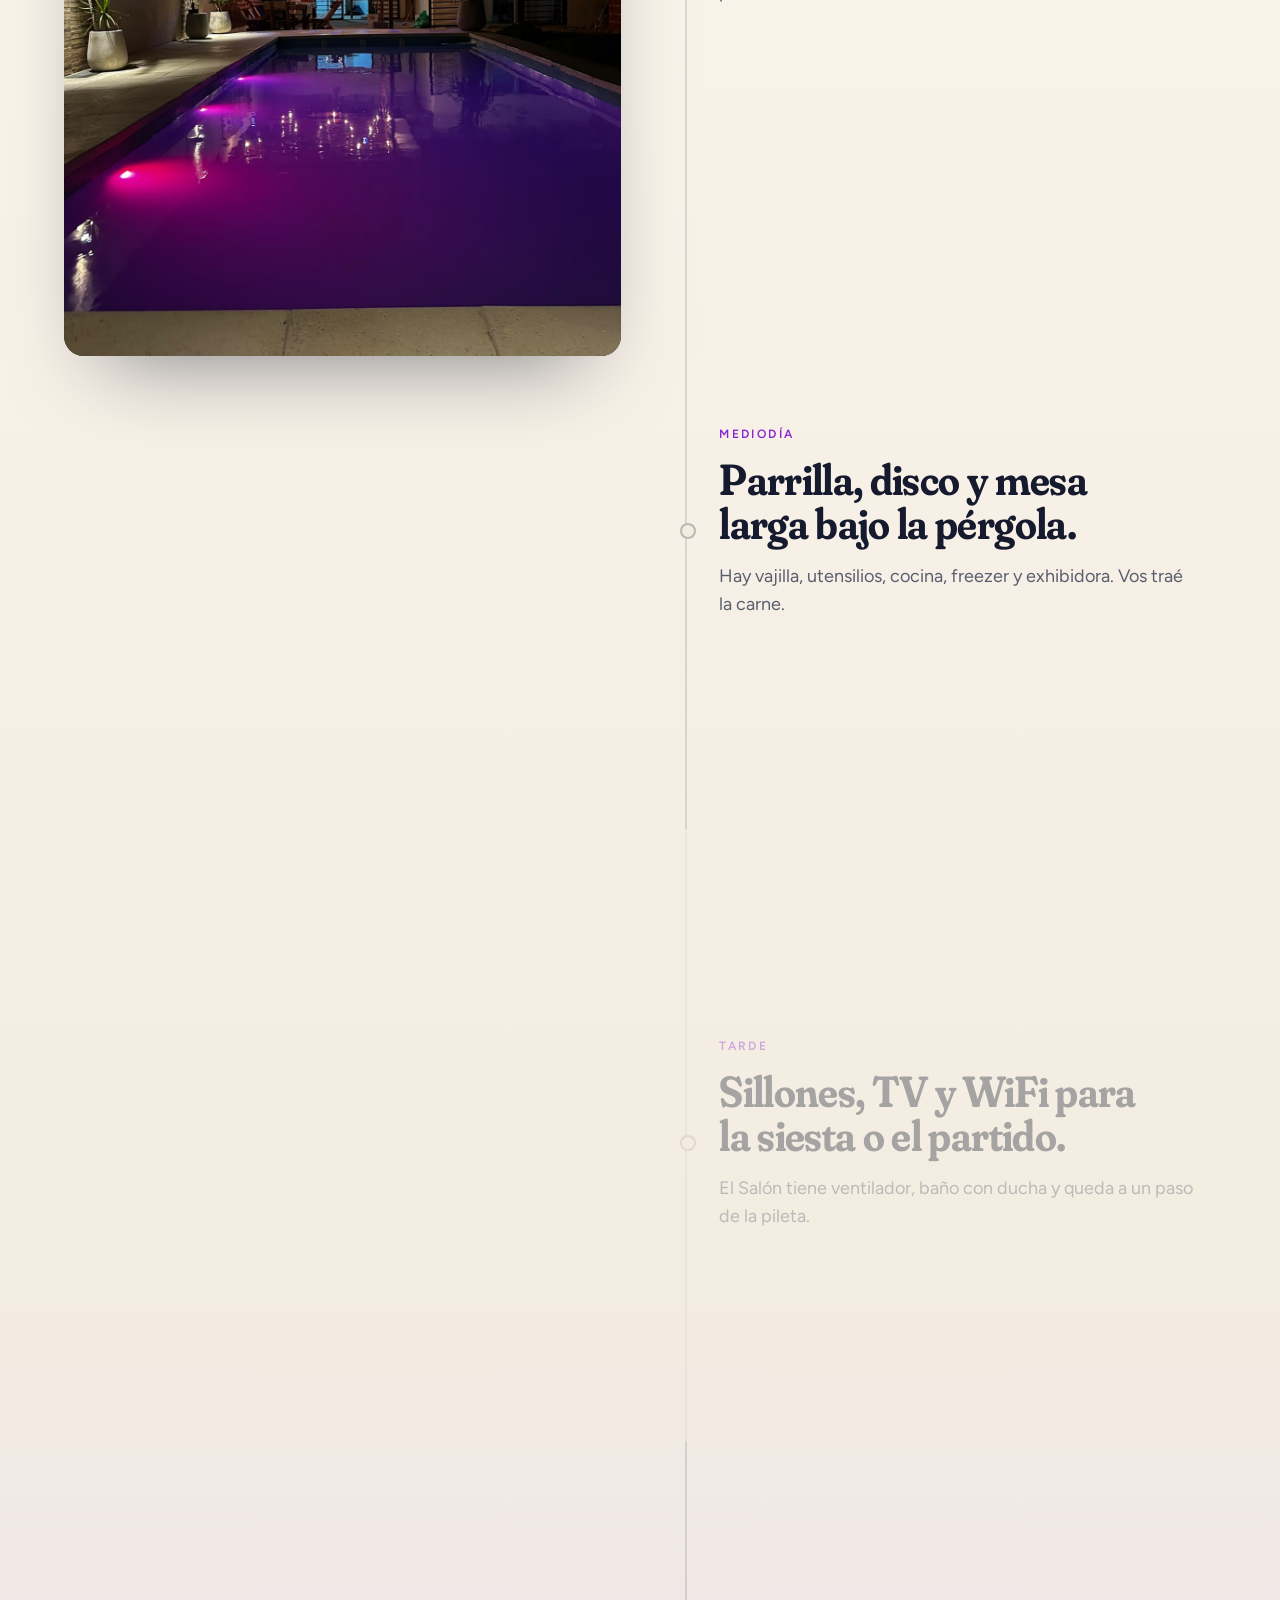
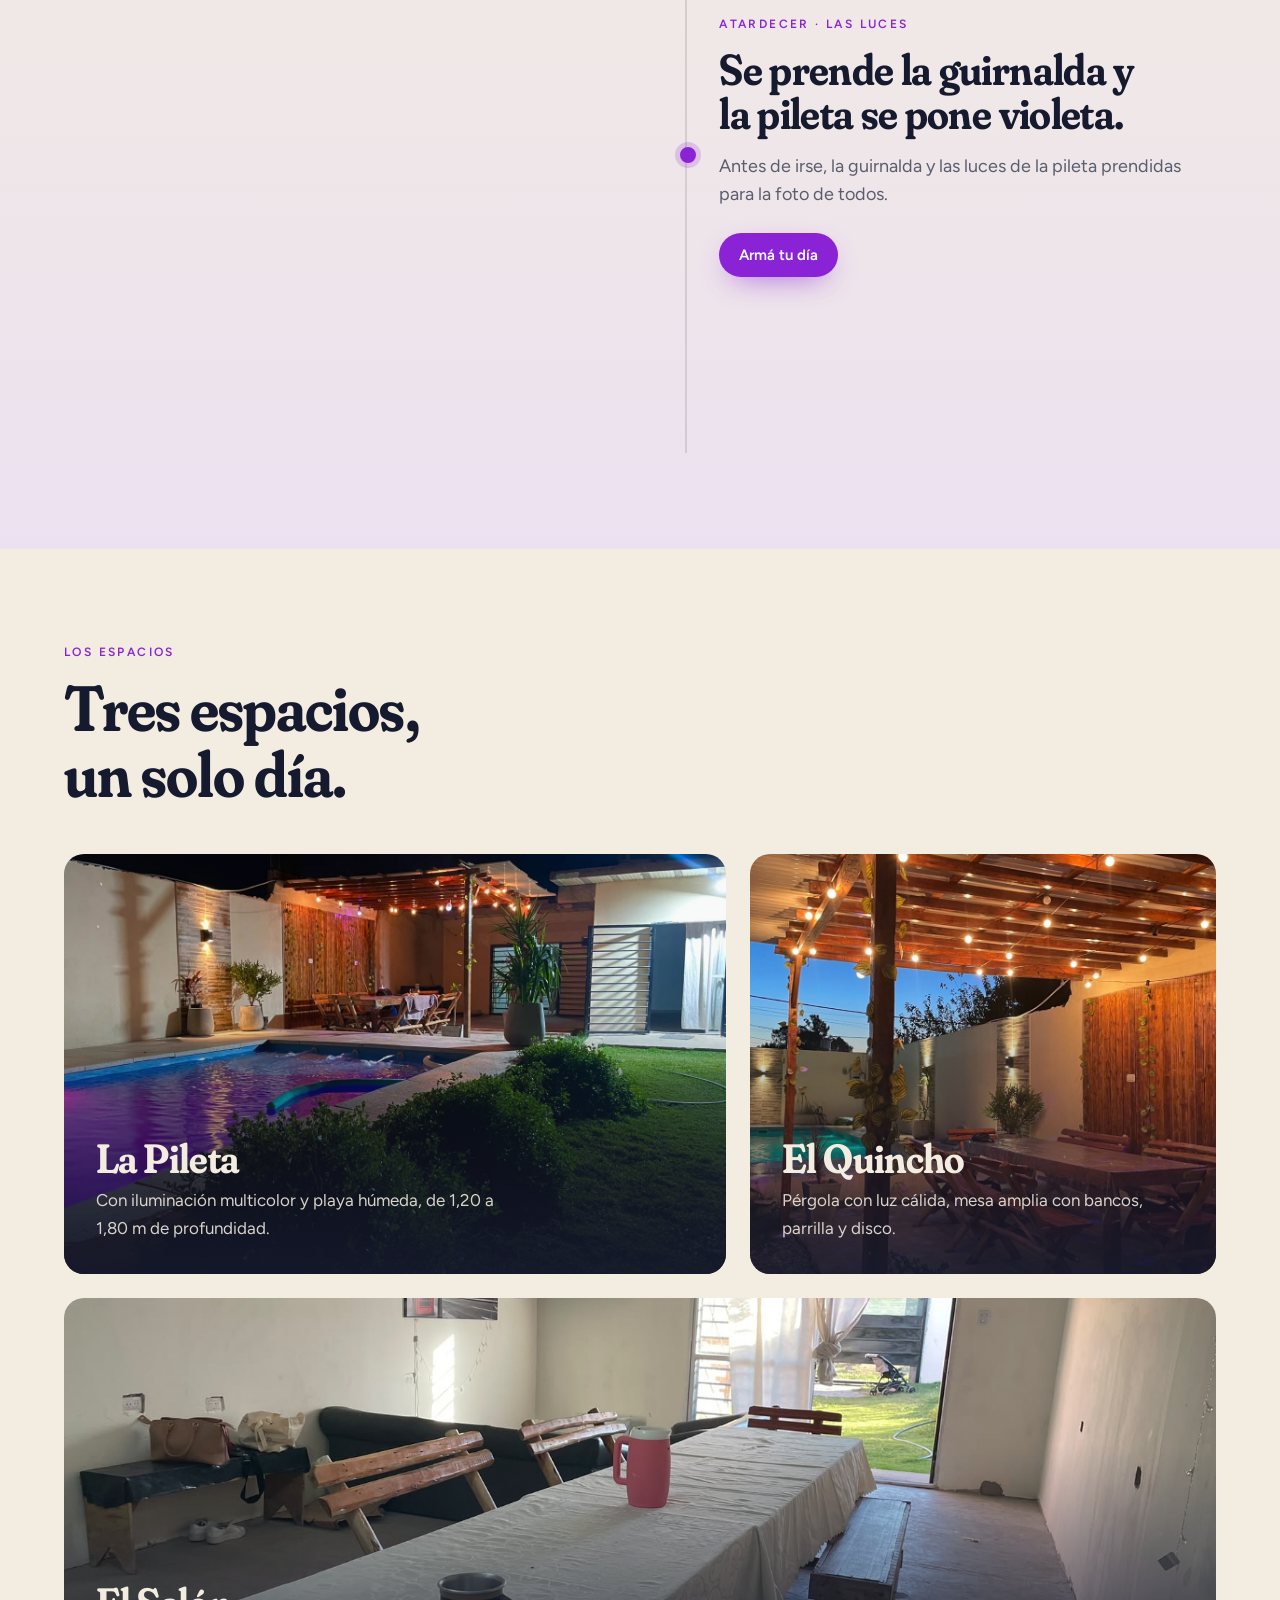
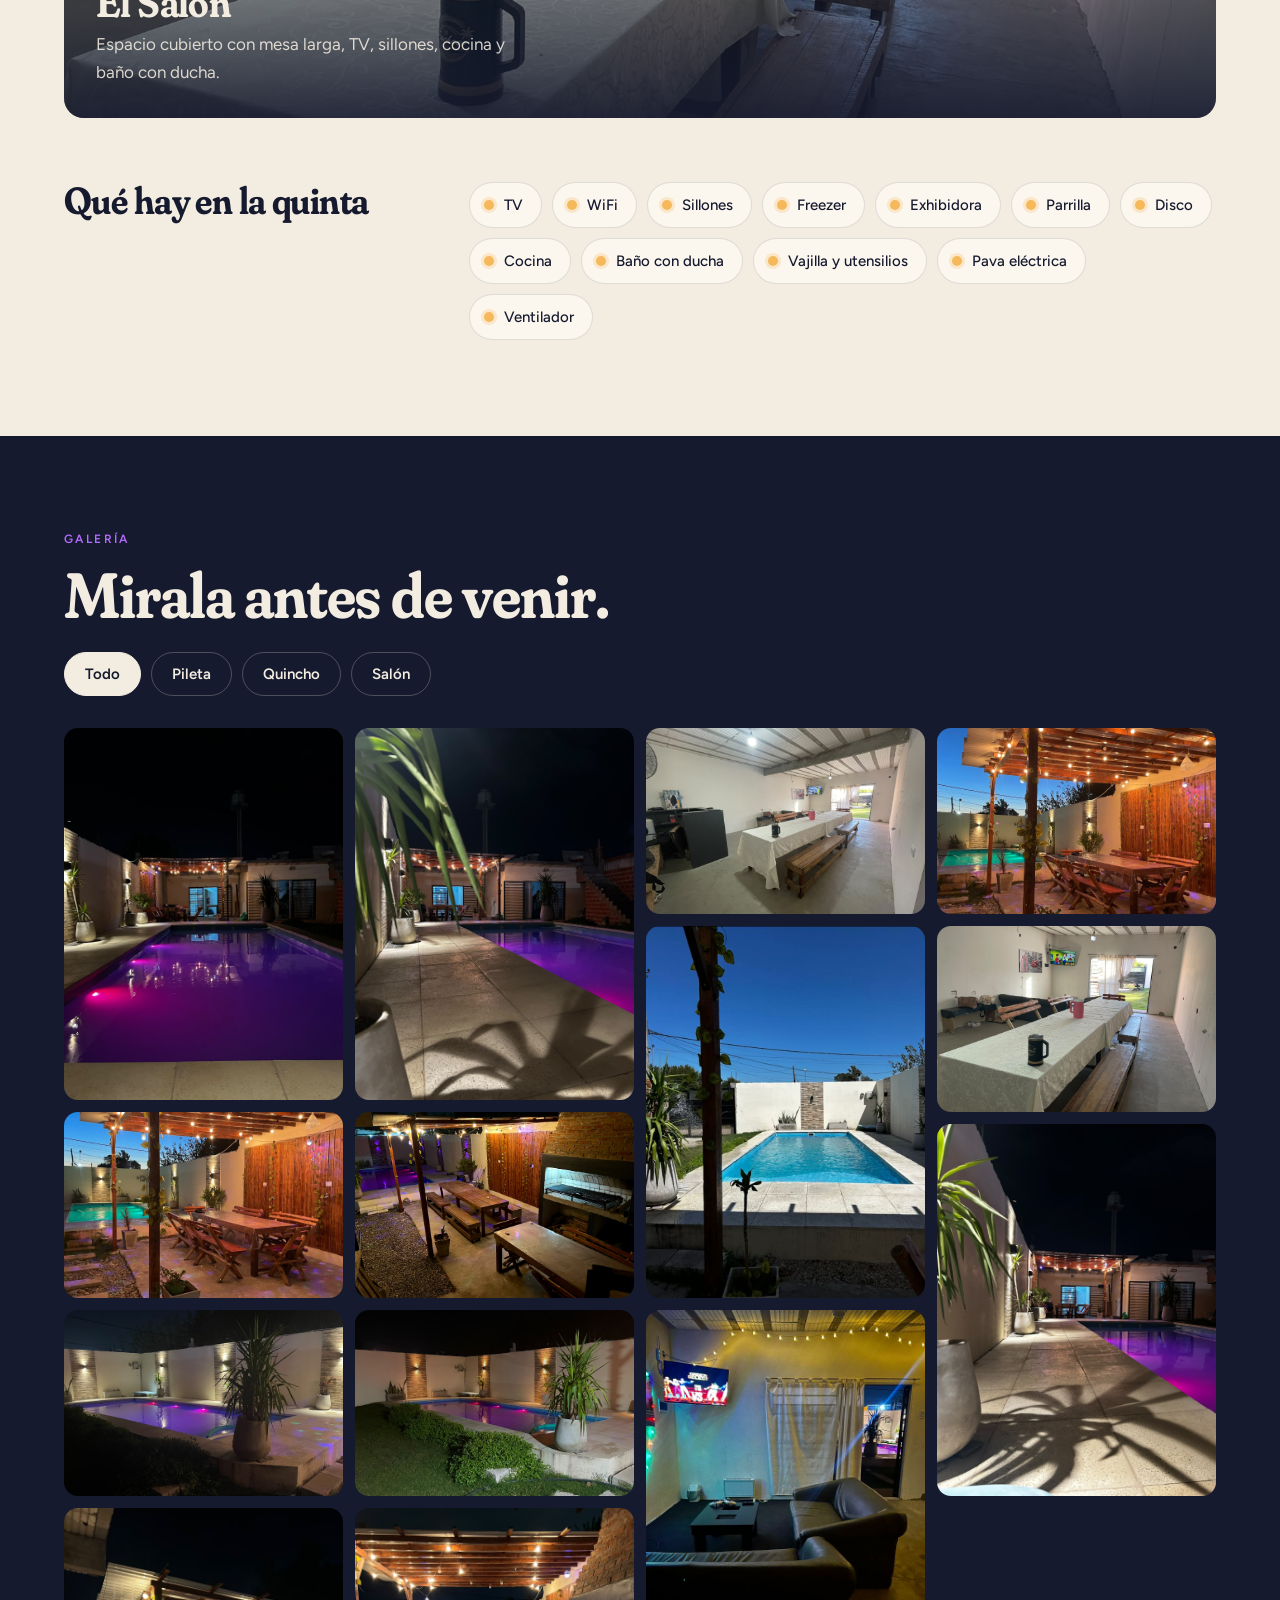
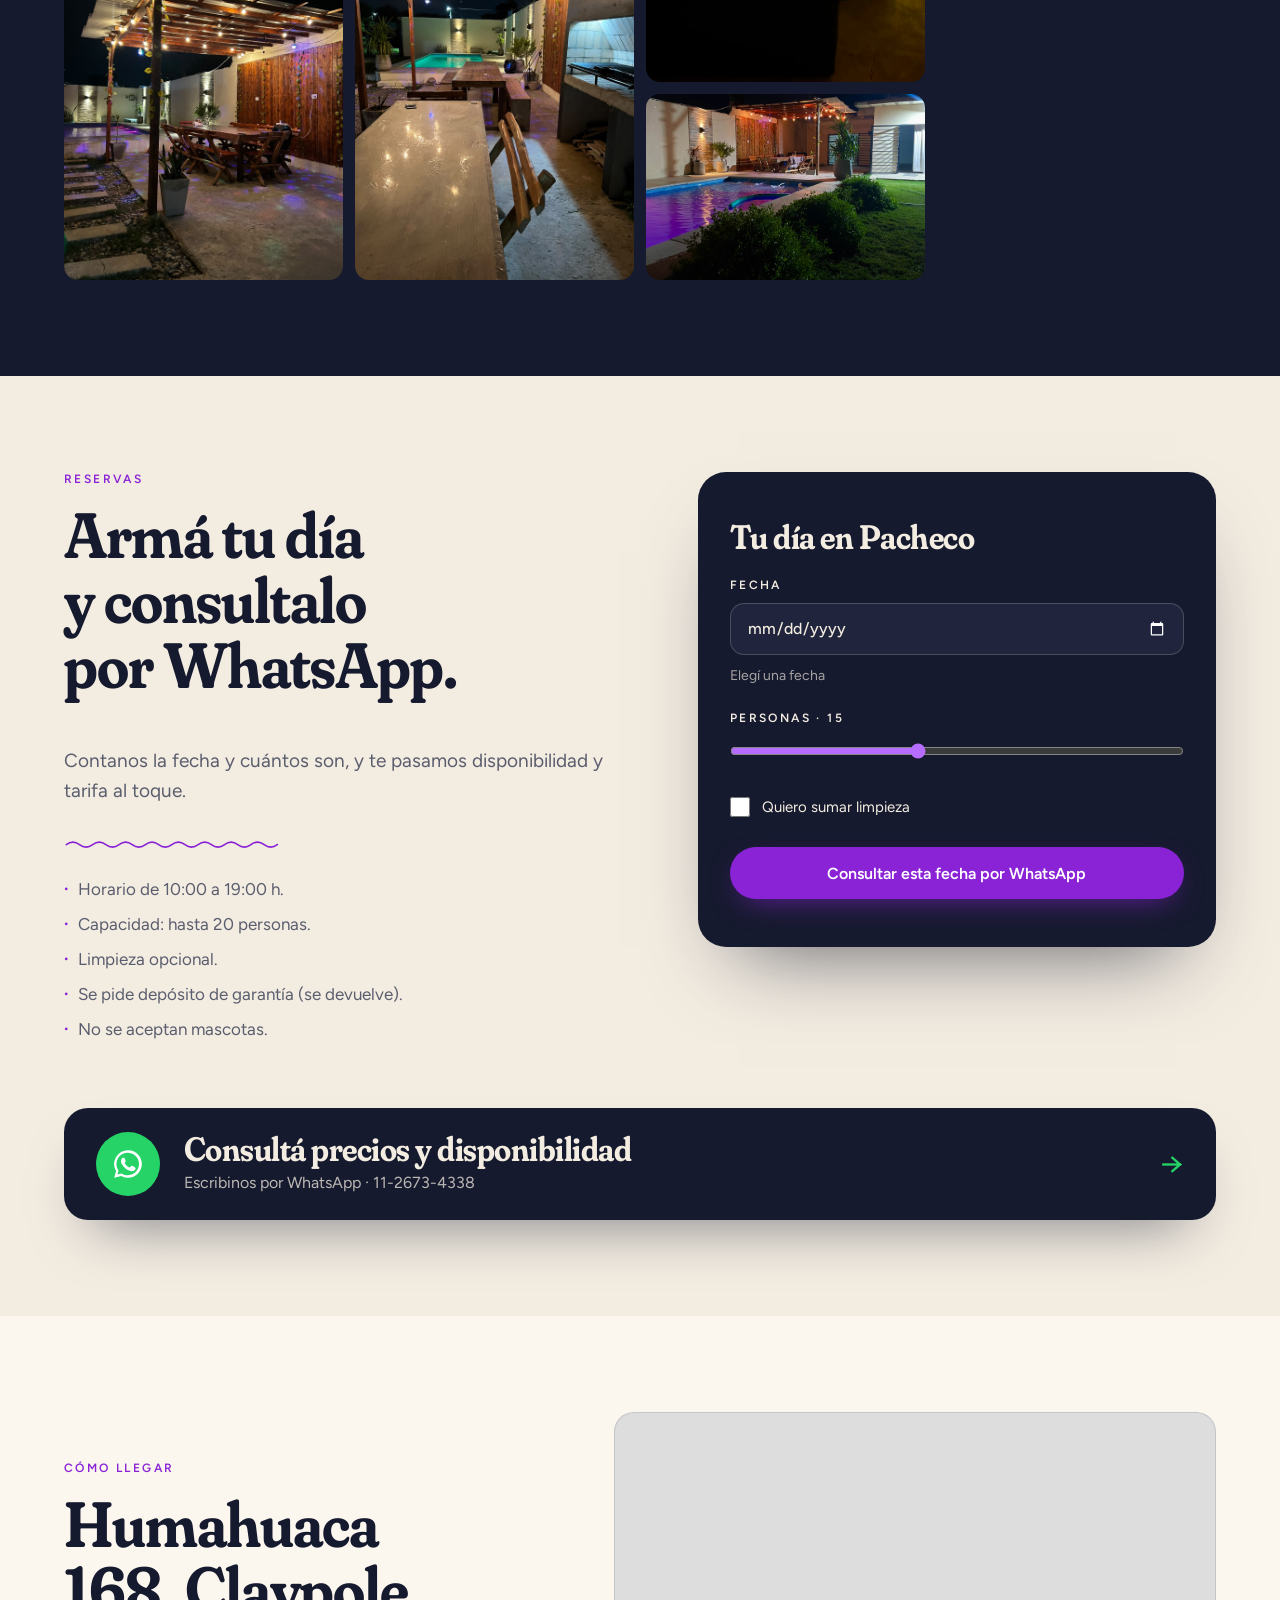
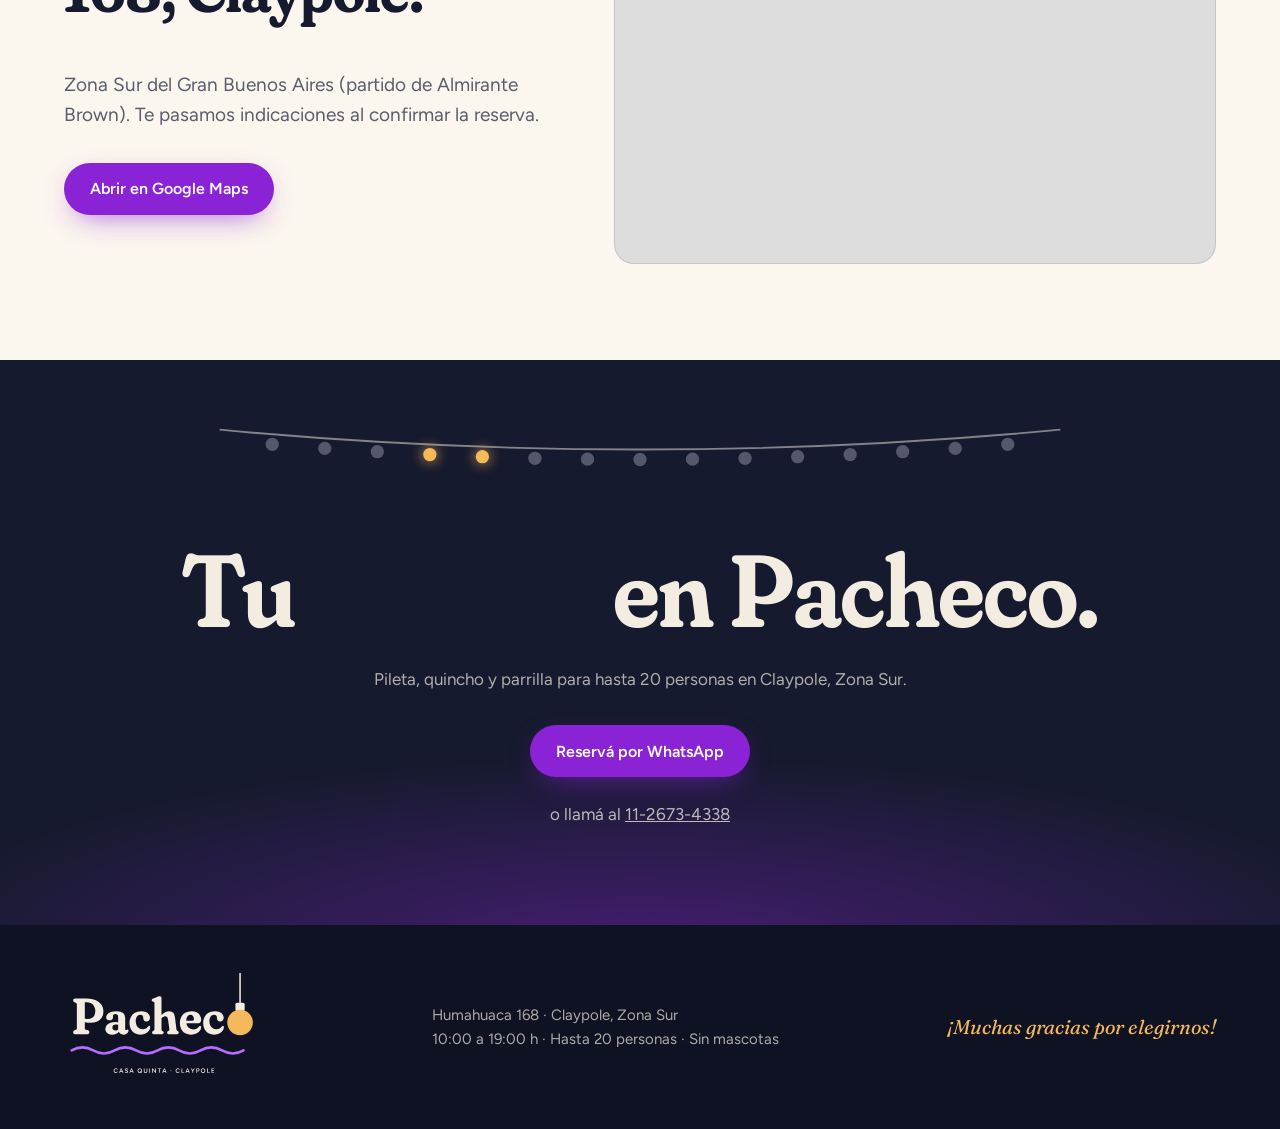
==== commit 21e6d269: "Nuevo titular: El fondo que tu casa no tiene Co-Authored-By: Claude Opus 5.5 <noreply@anthropic.com>" ====
--- a/index.html
+++ b/index.html
@@ -7,7 +7,7 @@
   <meta name="description" content="Casa quinta con pileta iluminada, quincho con parrilla y salón para hasta 20 personas en Claypole, Zona Sur. Consultas y reservas por WhatsApp.">
   <meta name="theme-color" content="#161A2E">
   <meta property="og:title" content="Casa Quinta Pacheco · Claypole">
-  <meta property="og:description" content="Pileta, quincho y parrilla para hasta 20 personas. El día termina con las luces prendidas.">
+  <meta property="og:description" content="Pileta, quincho y parrilla para hasta 20 personas. El fondo que tu casa no tiene.">
   <meta property="og:image" content="assets/video/hero-desktop.jpg">
   <link rel="icon" href="assets/logo/icono.svg" type="image/svg+xml">
   <link rel="preconnect" href="https://fonts.googleapis.com">
@@ -44,7 +44,7 @@
     <div class="hero-shade"></div>
     <div class="wrap hero-in">
       <p class="et hero-kicker">Casa quinta · Claypole, Zona Sur</p>
-      <h1 class="d">El día termina con las <em>luces prendidas.</em></h1>
+      <h1 class="d">El fondo que tu casa <em>no tiene.</em></h1>
       <p class="hero-sub">Pileta iluminada, quincho con parrilla y un salón para hasta 20 personas. Traé la carne y la música, que lo demás está.</p>
       <div class="hero-cta">
         <a class="btn js-wa" data-msg="Hola! Quería consultar disponibilidad en Casa Quinta Pacheco." href="#">Consultá tu fecha</a>
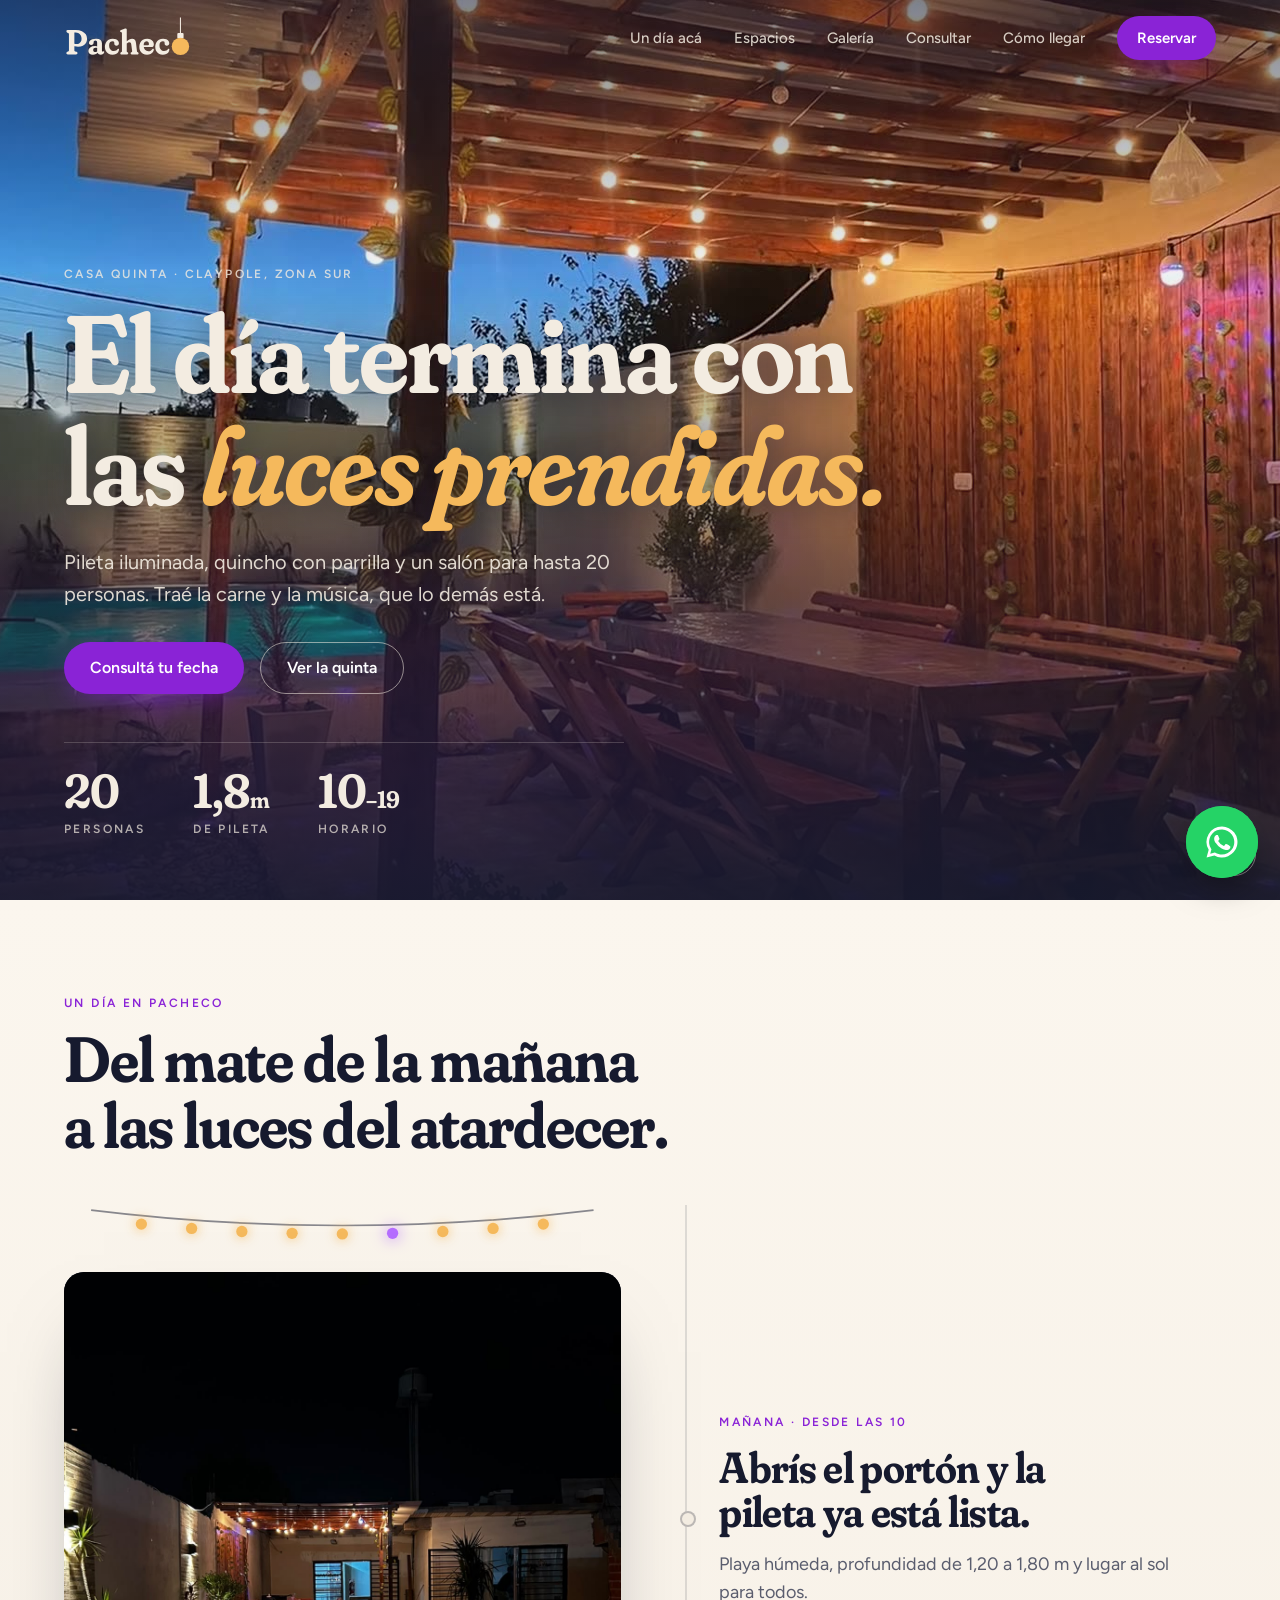
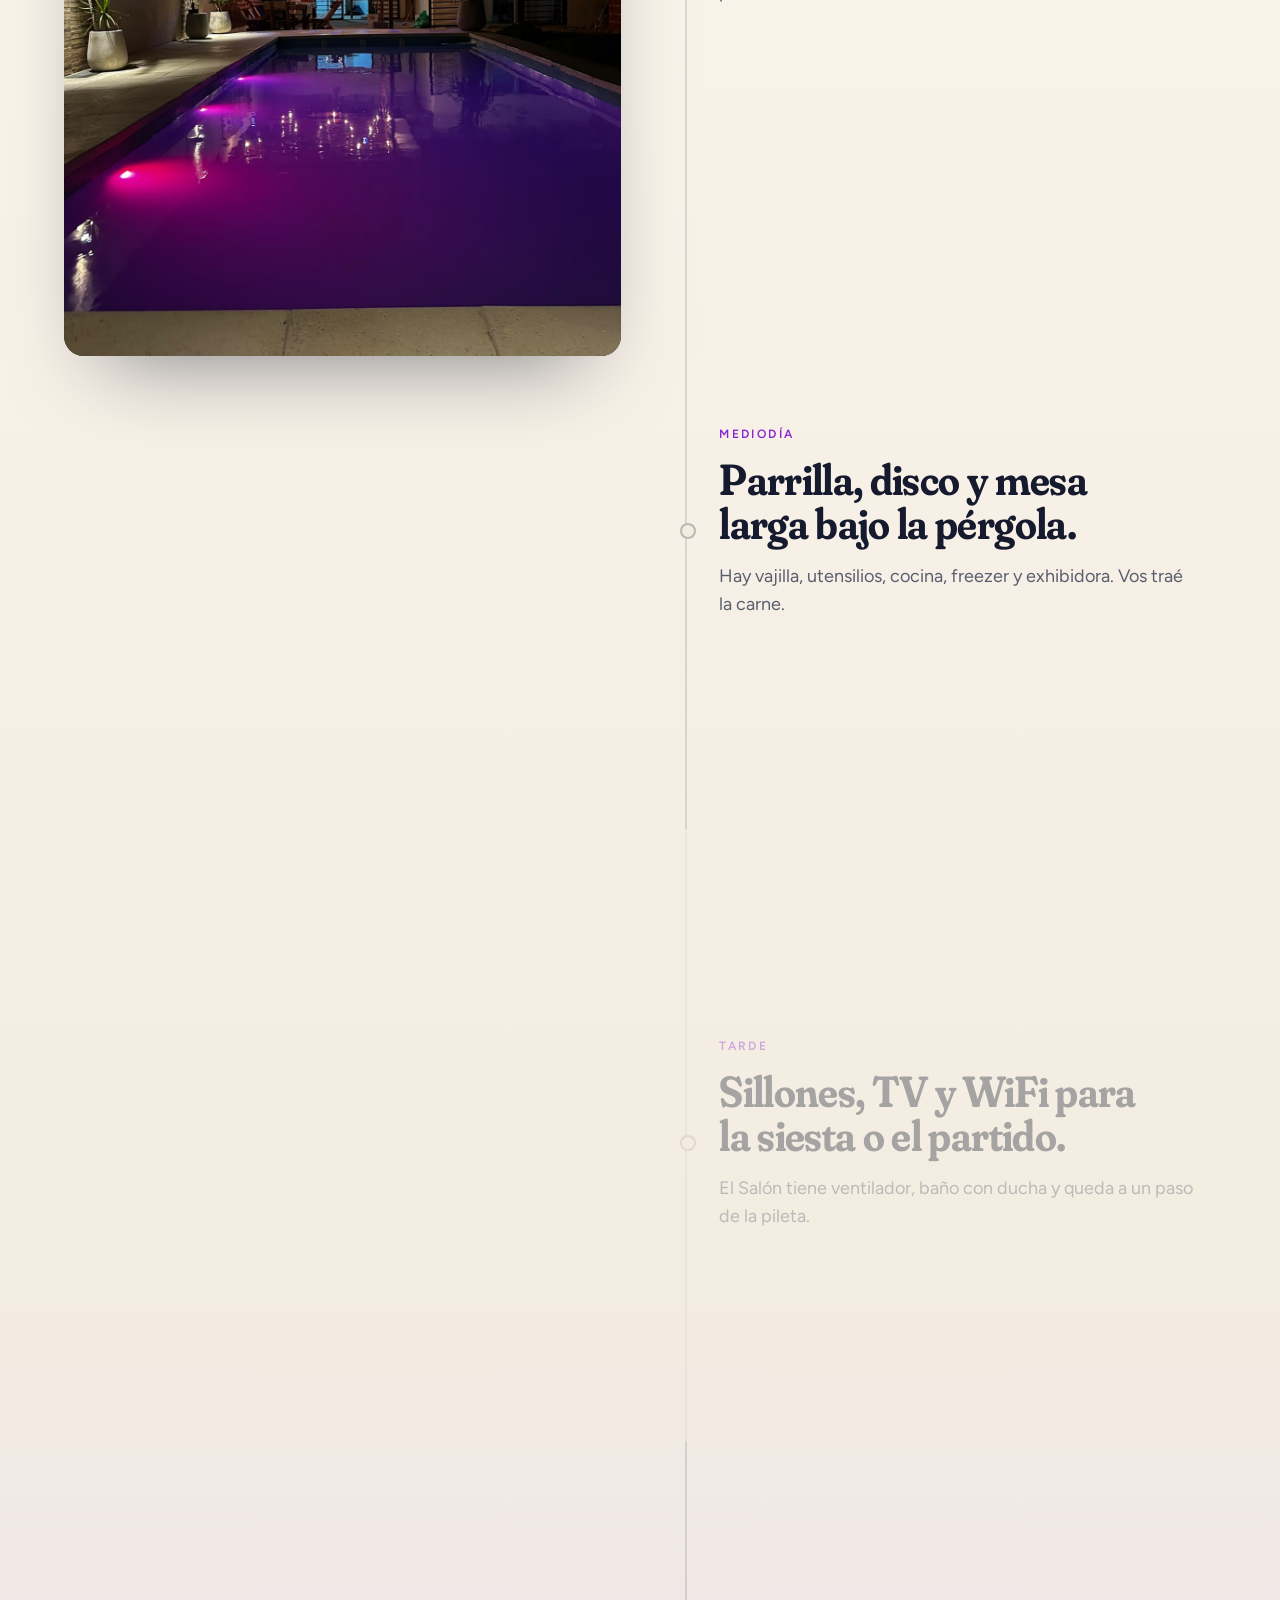
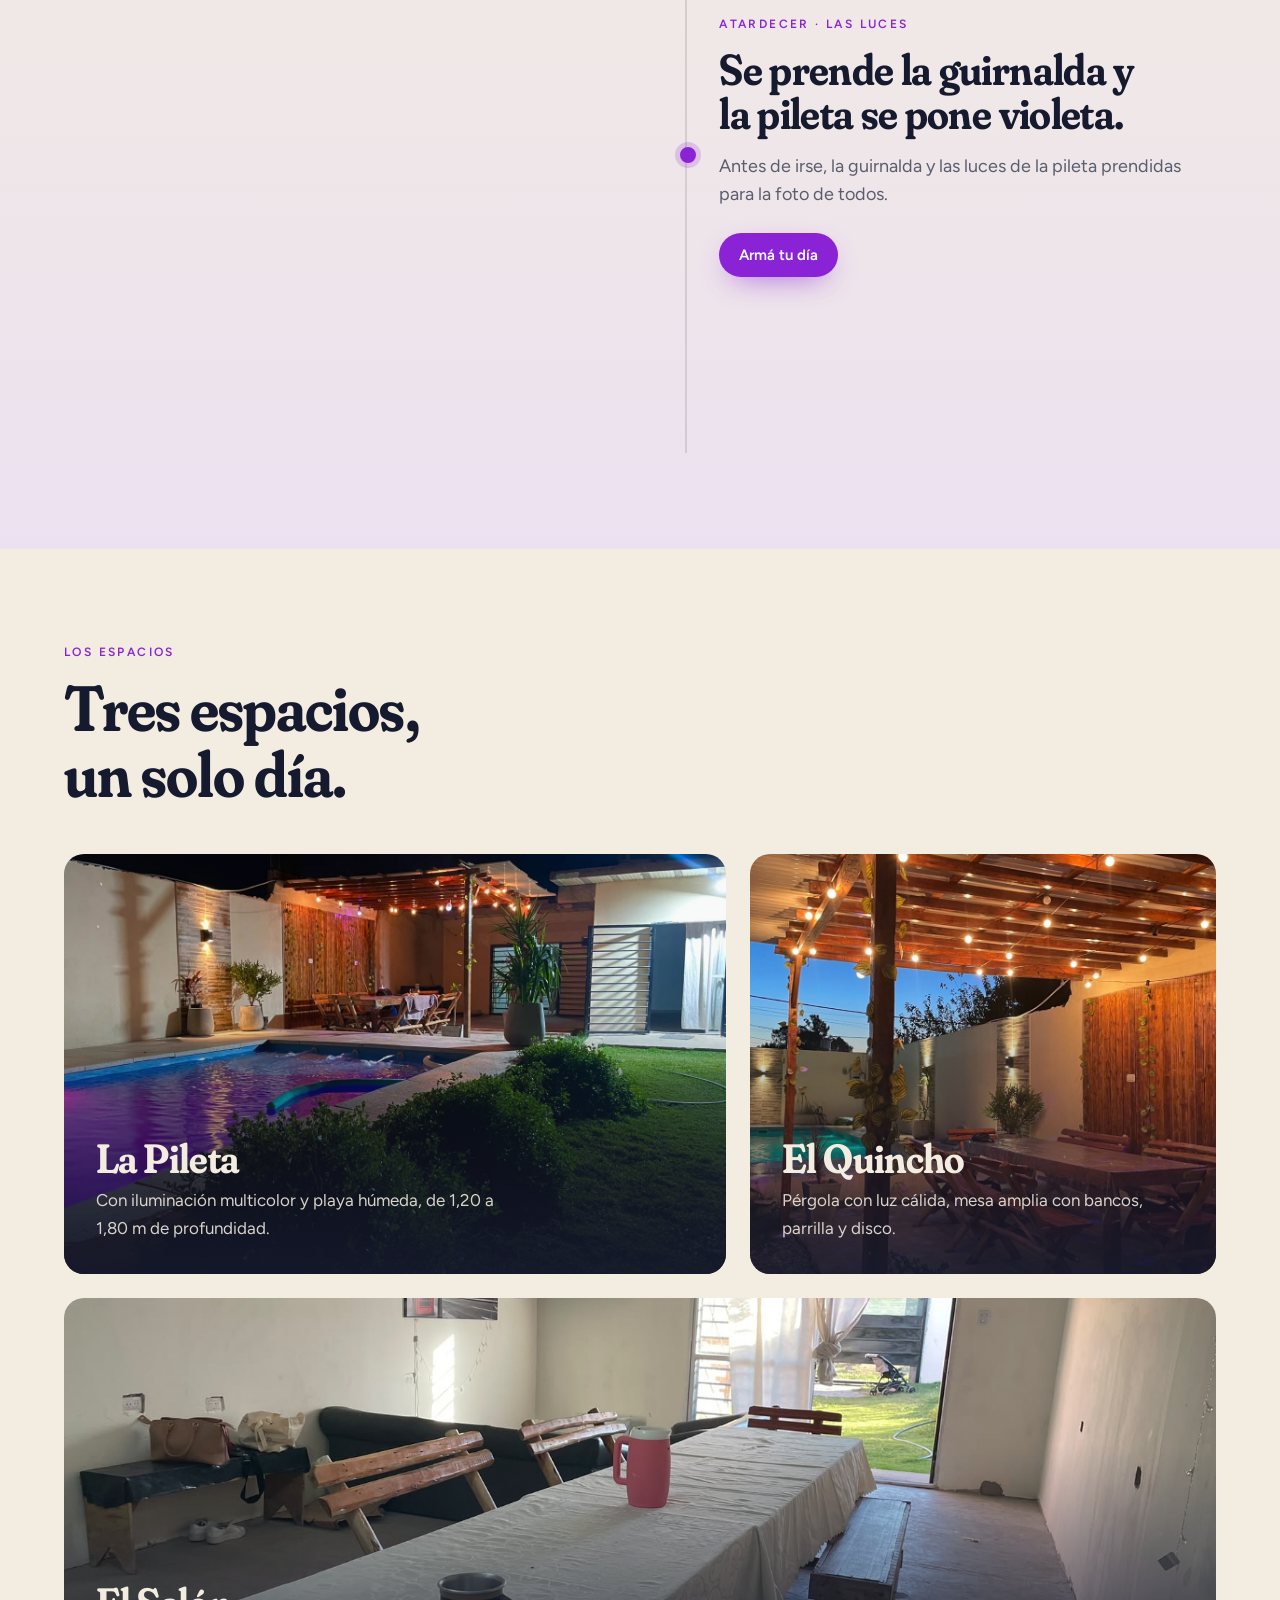
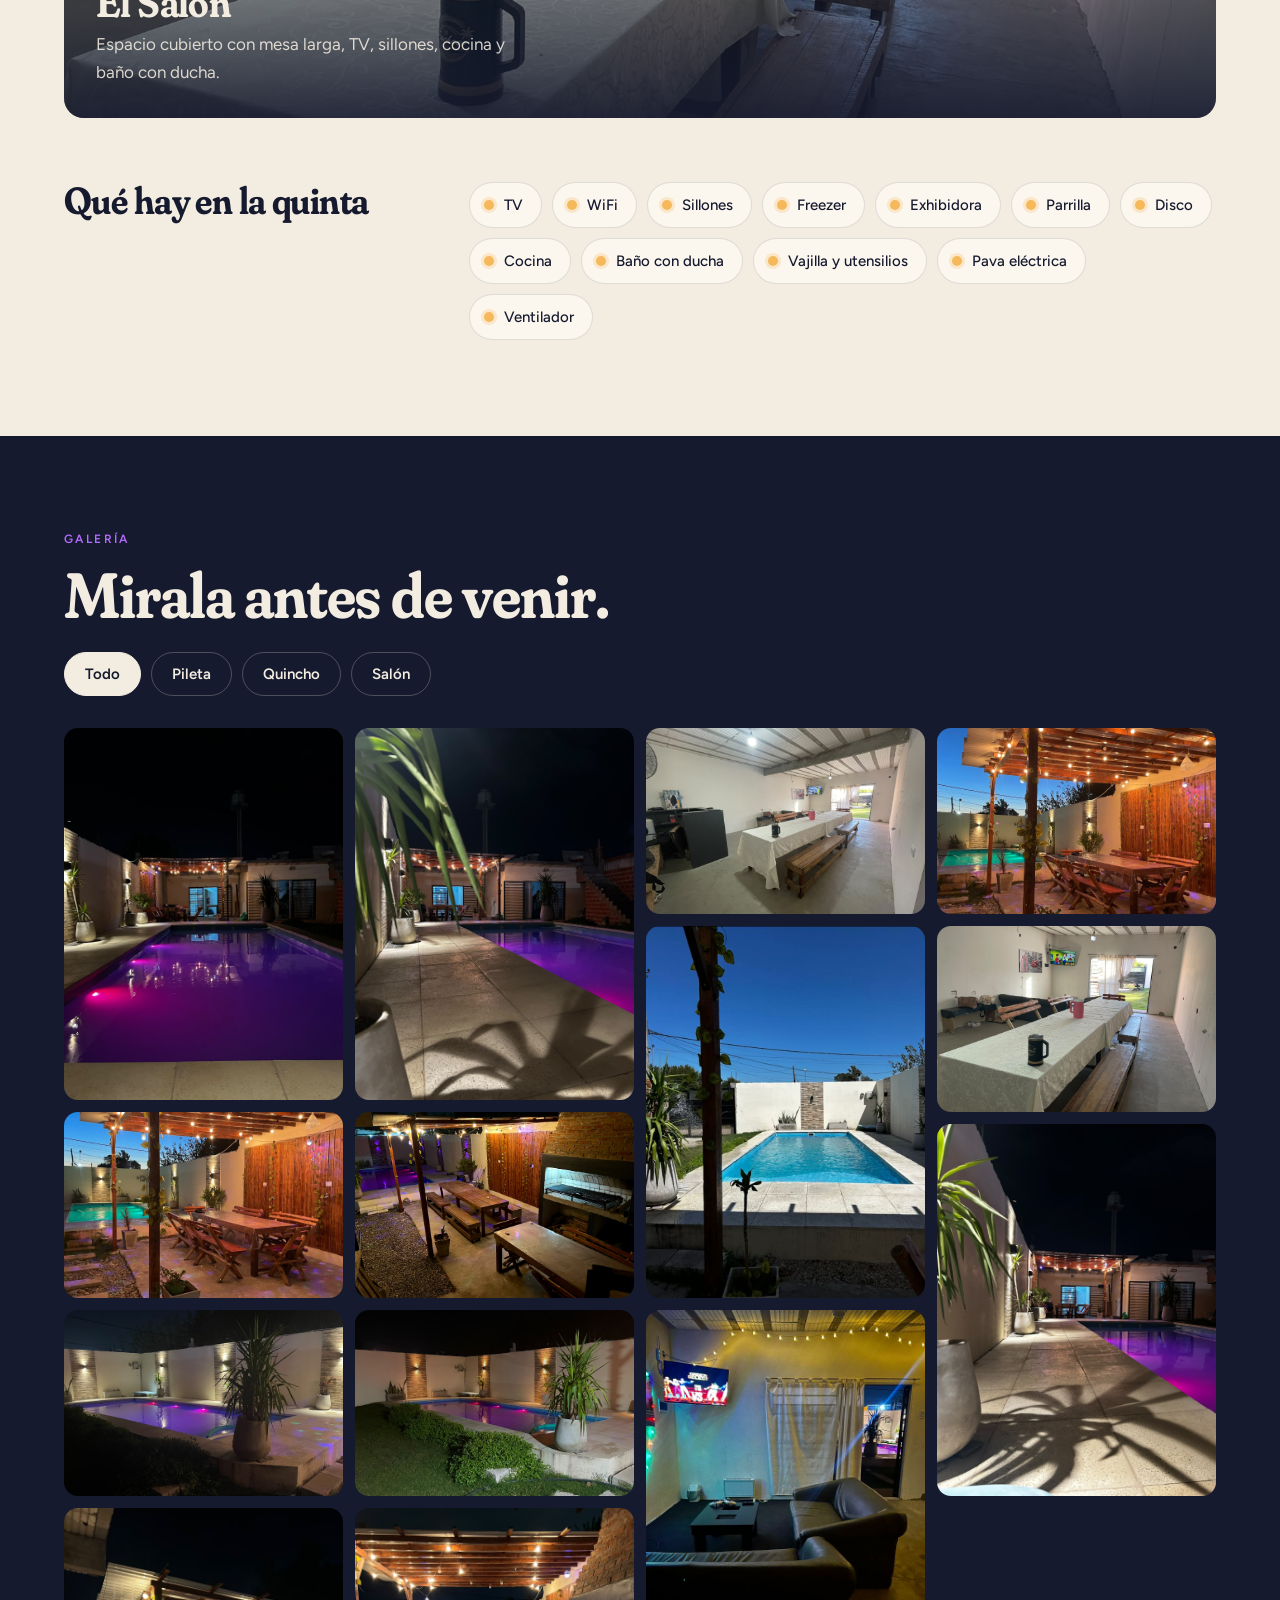
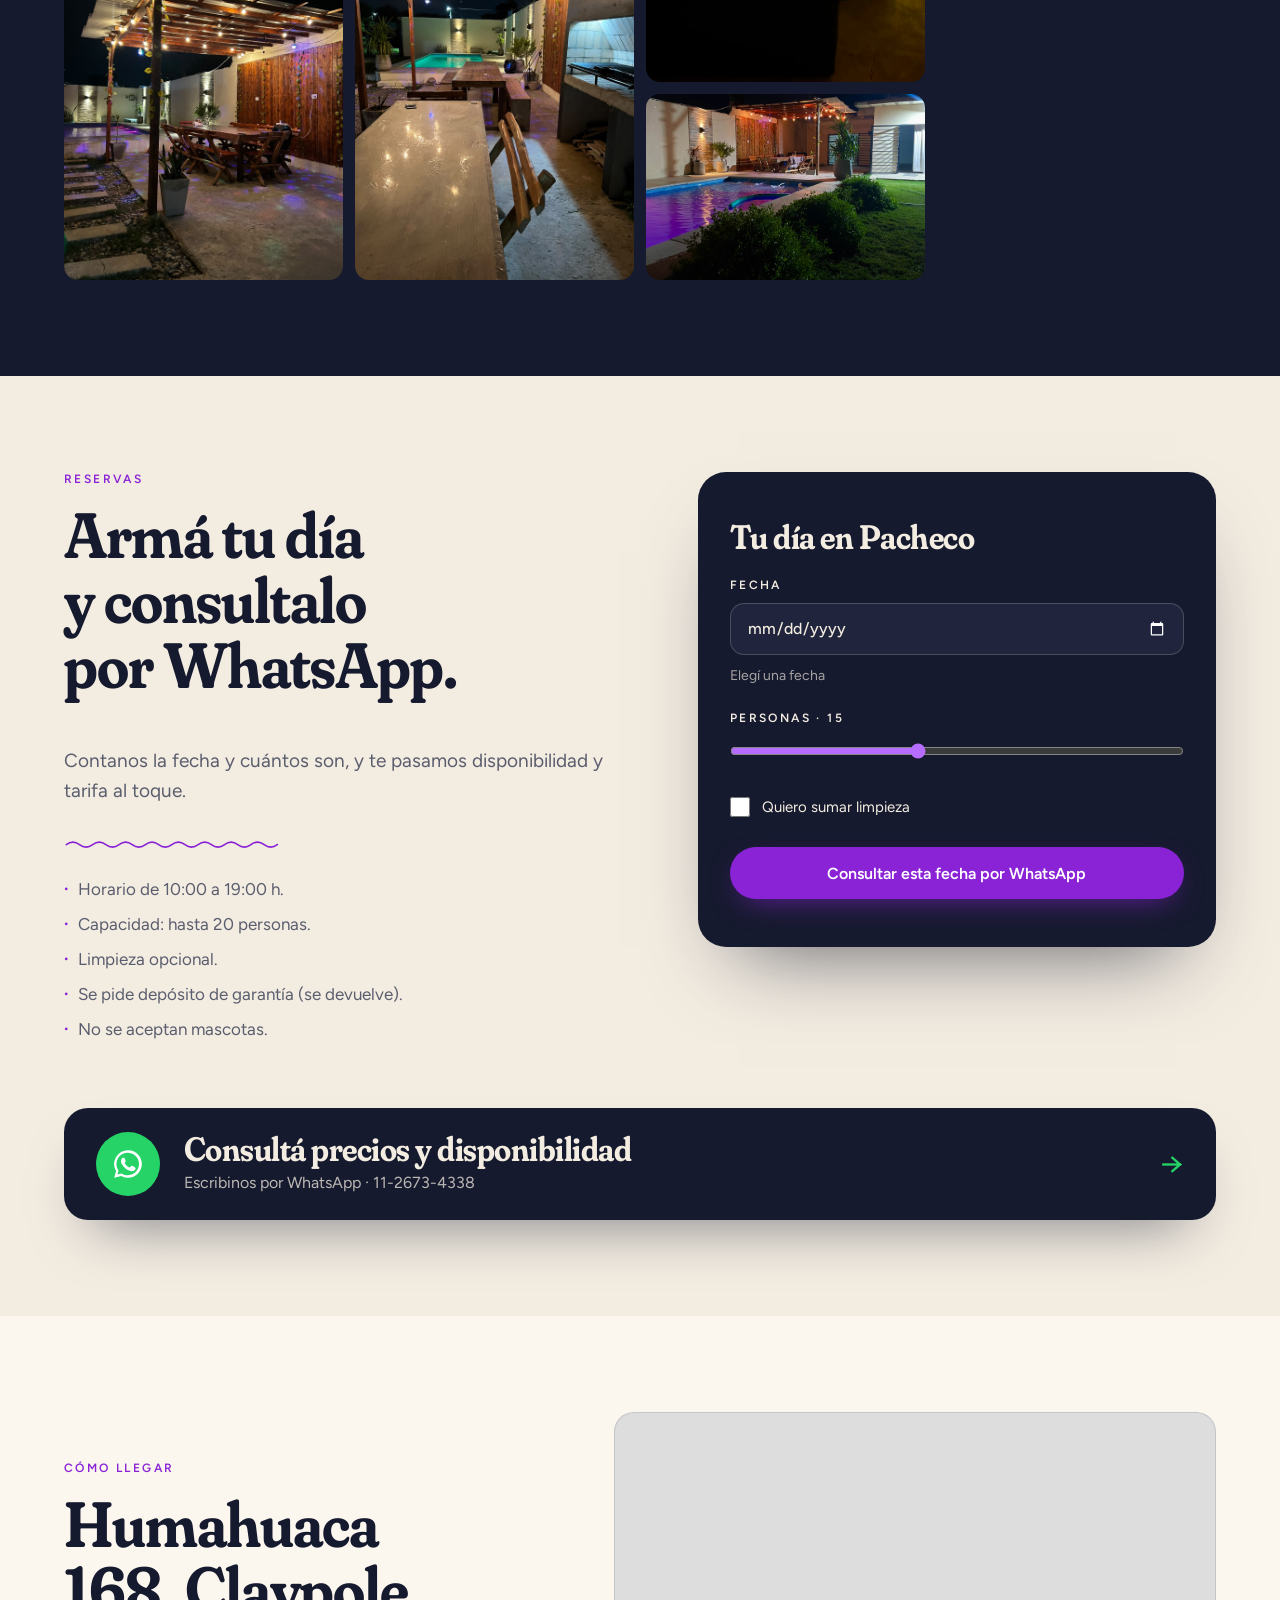
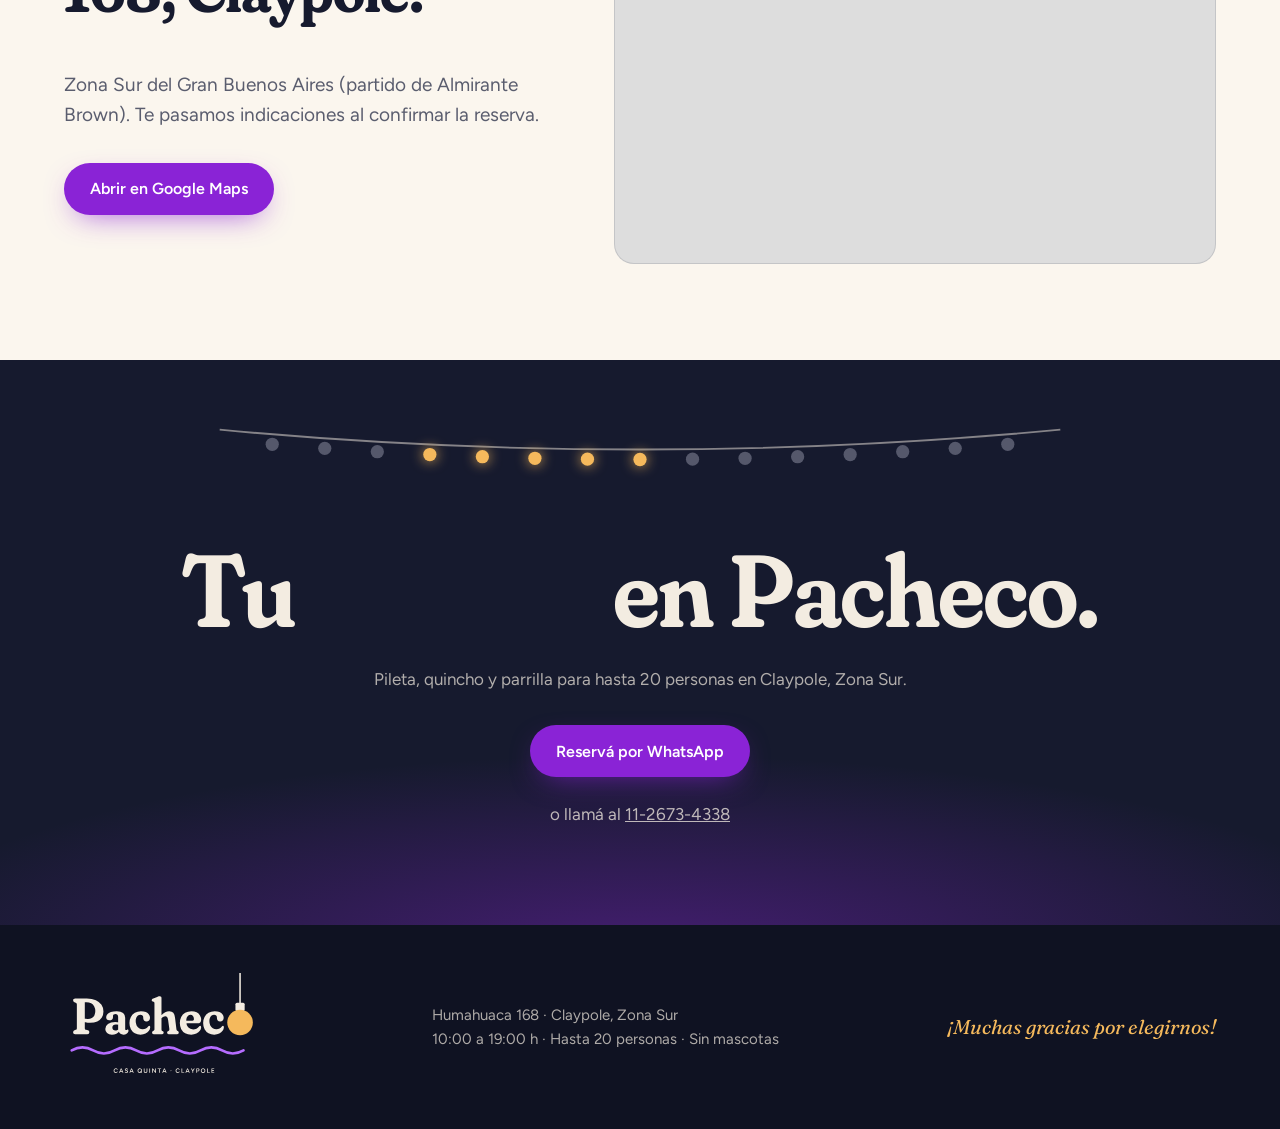
==== commit f2cc99fd: "Botón WhatsApp redondo más grande, fuerza CSS nuevo y vuelve el titular original Co-Authored-By: Cla" ====
--- a/index.html
+++ b/index.html
@@ -7,13 +7,13 @@
   <meta name="description" content="Casa quinta con pileta iluminada, quincho con parrilla y salón para hasta 20 personas en Claypole, Zona Sur. Consultas y reservas por WhatsApp.">
   <meta name="theme-color" content="#161A2E">
   <meta property="og:title" content="Casa Quinta Pacheco · Claypole">
-  <meta property="og:description" content="Pileta, quincho y parrilla para hasta 20 personas. El fondo que tu casa no tiene.">
+  <meta property="og:description" content="Pileta, quincho y parrilla para hasta 20 personas. El día termina con las luces prendidas.">
   <meta property="og:image" content="assets/video/hero-desktop.jpg">
   <link rel="icon" href="assets/logo/icono.svg" type="image/svg+xml">
   <link rel="preconnect" href="https://fonts.googleapis.com">
   <link rel="preconnect" href="https://fonts.gstatic.com" crossorigin>
   <link href="https://fonts.googleapis.com/css2?family=Figtree:wght@400;500;600&family=Fraunces:ital,opsz,wght,SOFT,WONK@0,9..144,300..900,0..100,0..1;1,9..144,300..900,0..100,0..1&display=swap" rel="stylesheet">
-  <link rel="stylesheet" href="styles.css">
+  <link rel="stylesheet" href="styles.css?v=20261117b">
 </head>
 <body>
 
@@ -44,7 +44,7 @@
     <div class="hero-shade"></div>
     <div class="wrap hero-in">
       <p class="et hero-kicker">Casa quinta · Claypole, Zona Sur</p>
-      <h1 class="d">El fondo que tu casa <em>no tiene.</em></h1>
+      <h1 class="d">El día termina con las <em>luces prendidas.</em></h1>
       <p class="hero-sub">Pileta iluminada, quincho con parrilla y un salón para hasta 20 personas. Traé la carne y la música, que lo demás está.</p>
       <div class="hero-cta">
         <a class="btn js-wa" data-msg="Hola! Quería consultar disponibilidad en Casa Quinta Pacheco." href="#">Consultá tu fecha</a>
@@ -203,7 +203,7 @@
 
     <div class="wrap">
       <a class="cartel-wa js-wa" data-msg="Hola! Quería consultar precios y disponibilidad en Casa Quinta Pacheco." href="#">
-        <span class="cartel-ic" aria-hidden="true"><svg viewBox="0 0 32 32"><use href="#ic-wa"/></svg></span>
+        <span class="cartel-ic" aria-hidden="true"><svg viewBox="0 0 32 32" width="34" height="34" fill="#fff"><use href="#ic-wa"/></svg></span>
         <span class="cartel-tx"><b class="d">Consultá precios y disponibilidad</b><span>Escribinos por WhatsApp · 11-2673-4338</span></span>
         <span class="cartel-flecha" aria-hidden="true">→</span>
       </a>
@@ -247,8 +247,7 @@
 
 <svg width="0" height="0" style="position:absolute" aria-hidden="true"><symbol id="ic-wa" viewBox="0 0 32 32"><path d="M16 3a13 13 0 0 0-11.2 19.6L3 29l6.6-1.7A13 13 0 1 0 16 3Zm0 23.6c-2 0-3.9-.5-5.6-1.5l-.4-.2-3.9 1 1-3.8-.3-.4A10.6 10.6 0 1 1 16 26.6Zm5.8-7.9c-.3-.2-1.9-.9-2.2-1-.3-.1-.5-.2-.7.2l-1 1.2c-.2.2-.4.2-.7.1a8.7 8.7 0 0 1-4.3-3.8c-.3-.6.3-.5.9-1.7.1-.2 0-.4 0-.6l-1-2.4c-.3-.6-.5-.5-.7-.5h-.6c-.2 0-.6.1-.9.4-.3.3-1.2 1.1-1.2 2.8s1.2 3.2 1.4 3.5c.2.2 2.4 3.6 5.8 5 2.1.9 3 1 4 .8.7-.1 1.9-.8 2.2-1.5.3-.7.3-1.4.2-1.5-.1-.1-.3-.2-.6-.3Z"/></symbol></svg>
 <a class="wa-float js-wa" data-msg="Hola! Quería consultar disponibilidad en Casa Quinta Pacheco." href="#" aria-label="Escribinos por WhatsApp">
-  <svg viewBox="0 0 32 32" aria-hidden="true"><use href="#ic-wa"/></svg>
-  <span class="wa-label">WhatsApp</span>
+  <svg viewBox="0 0 32 32" width="34" height="34" fill="#fff" aria-hidden="true"><use href="#ic-wa"/></svg>
 </a>
 
 <!-- Lightbox -->
@@ -259,6 +258,6 @@
   <button class="lb-nav lb-next" id="lbNext" aria-label="Foto siguiente">›</button>
 </dialog>
 
-<script src="script.js"></script>
+<script src="script.js?v=20261117b"></script>
 </body>
 </html>
--- a/styles.css
+++ b/styles.css
@@ -191,8 +191,8 @@
 .gracias{font-family:var(--display);font-style:italic;font-size:20px;opacity:1!important;color:var(--ambar)}
 
 /* WhatsApp flotante: siempre visible */
-.wa-float{position:fixed;right:max(20px,env(safe-area-inset-right));bottom:max(20px,env(safe-area-inset-bottom));z-index:60;height:68px;padding:0 26px 0 18px;border-radius:999px;background:#25D366;color:#fff;display:flex;align-items:center;gap:10px;text-decoration:none;font:600 18px var(--texto);box-shadow:0 14px 34px -10px rgba(0,0,0,.55),0 0 0 4px rgba(255,255,255,.9);transition:transform .25s}
-.wa-float svg{width:36px;height:36px;fill:#fff;flex:none}
+.wa-float{position:fixed;right:max(22px,env(safe-area-inset-right));bottom:max(22px,env(safe-area-inset-bottom));z-index:60;width:72px;height:72px;border-radius:50%;background:#25D366;display:grid;place-items:center;text-decoration:none;box-shadow:0 14px 34px -10px rgba(0,0,0,.55);transition:transform .25s}
+.wa-float svg{width:38px;height:38px;fill:#fff}
 .wa-float::before{content:"";position:absolute;inset:0;border-radius:inherit;background:#25D366;z-index:-1;animation:wa-pulso 2.4s ease-out infinite}
 .wa-float:hover{transform:scale(1.06)}
 @keyframes wa-pulso{0%{transform:scale(1);opacity:.55}70%,100%{transform:scale(1.35);opacity:0}}
@@ -242,8 +242,8 @@
   .gal{columns:2 140px;column-gap:8px}
   .gal button{margin-bottom:8px}
   .calc{padding:var(--s4) var(--s3)}
-  .wa-float{height:60px;padding:0 20px 0 14px;font-size:16px;right:max(14px,env(safe-area-inset-right));bottom:max(14px,env(safe-area-inset-bottom))}
-  .wa-float svg{width:32px;height:32px}
+  .wa-float{width:64px;height:64px;right:max(16px,env(safe-area-inset-right));bottom:max(16px,env(safe-area-inset-bottom))}
+  .wa-float svg{width:34px;height:34px}
   .cartel-wa{flex-direction:column;align-items:flex-start;text-align:left;padding:var(--s3);gap:var(--s2);margin-top:var(--s5)}
   .cartel-flecha{display:none}
   .footer{padding-bottom:calc(var(--s5) + 80px)}
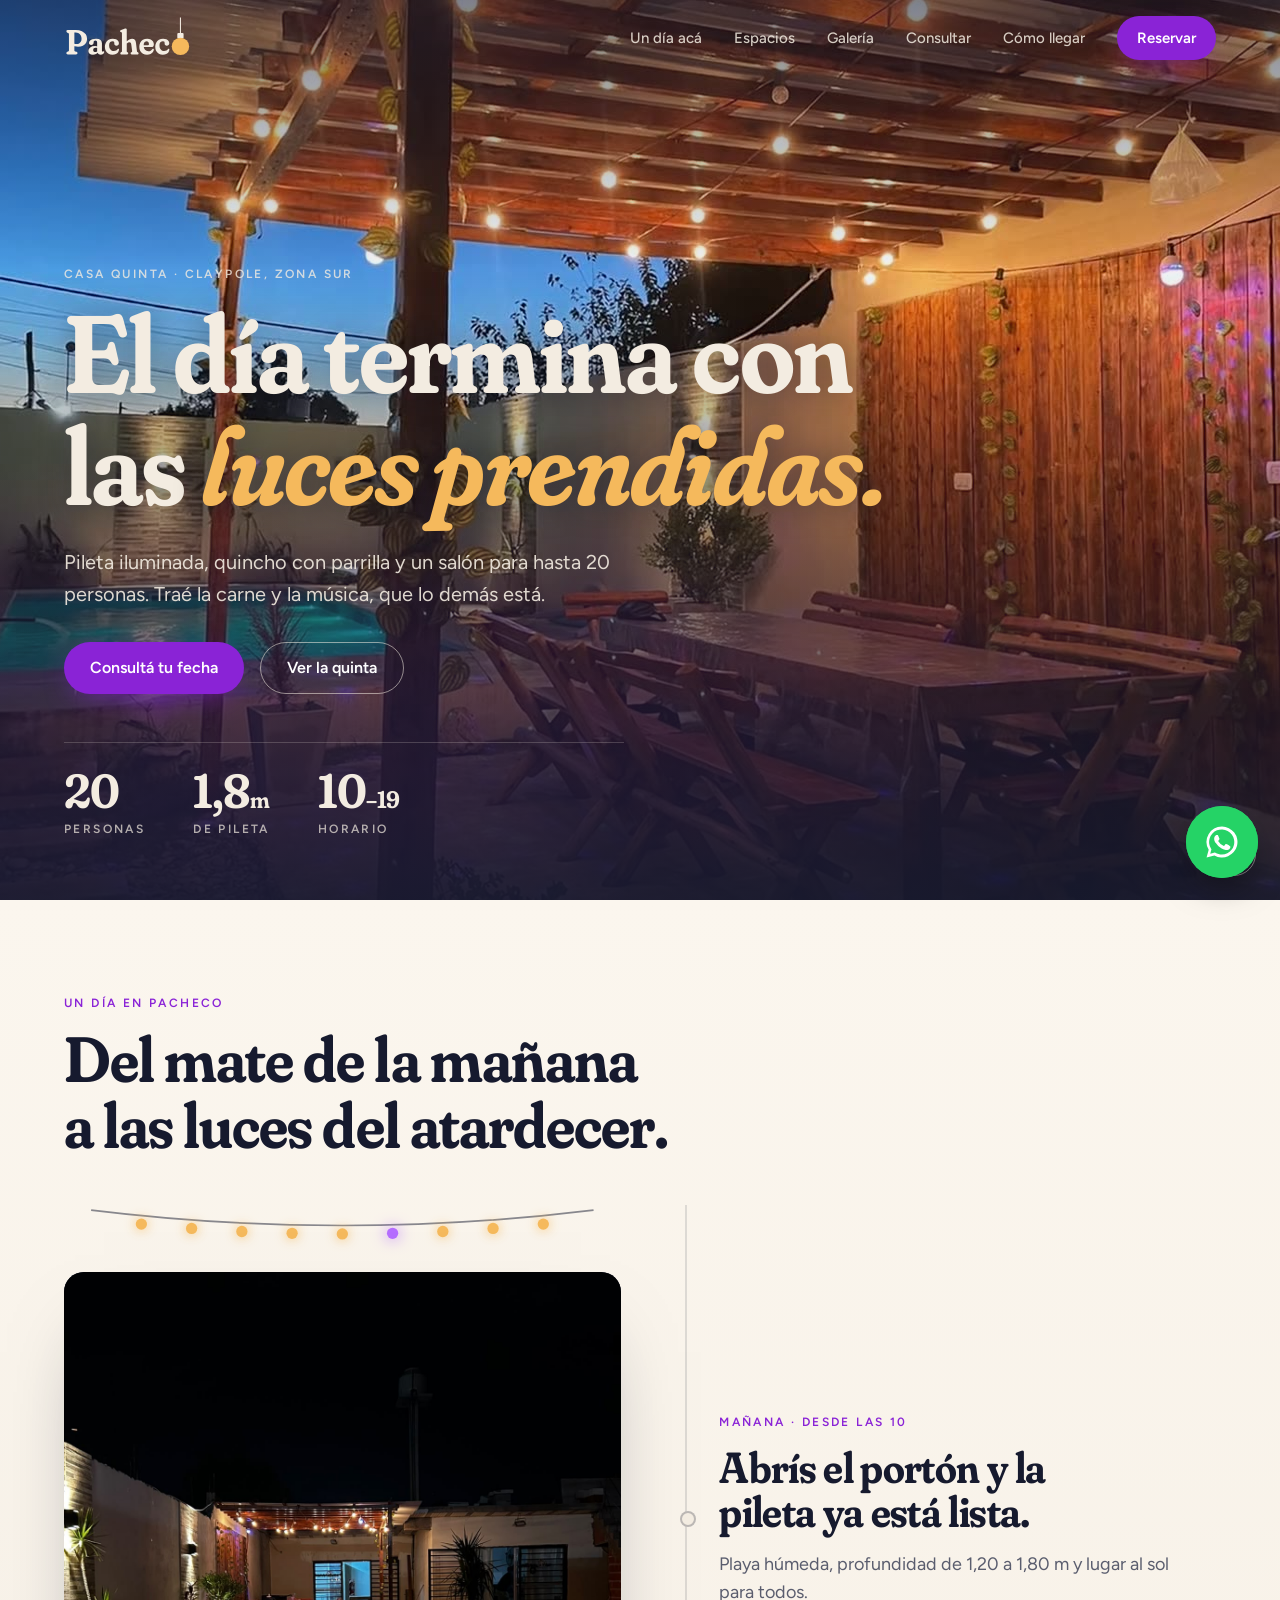
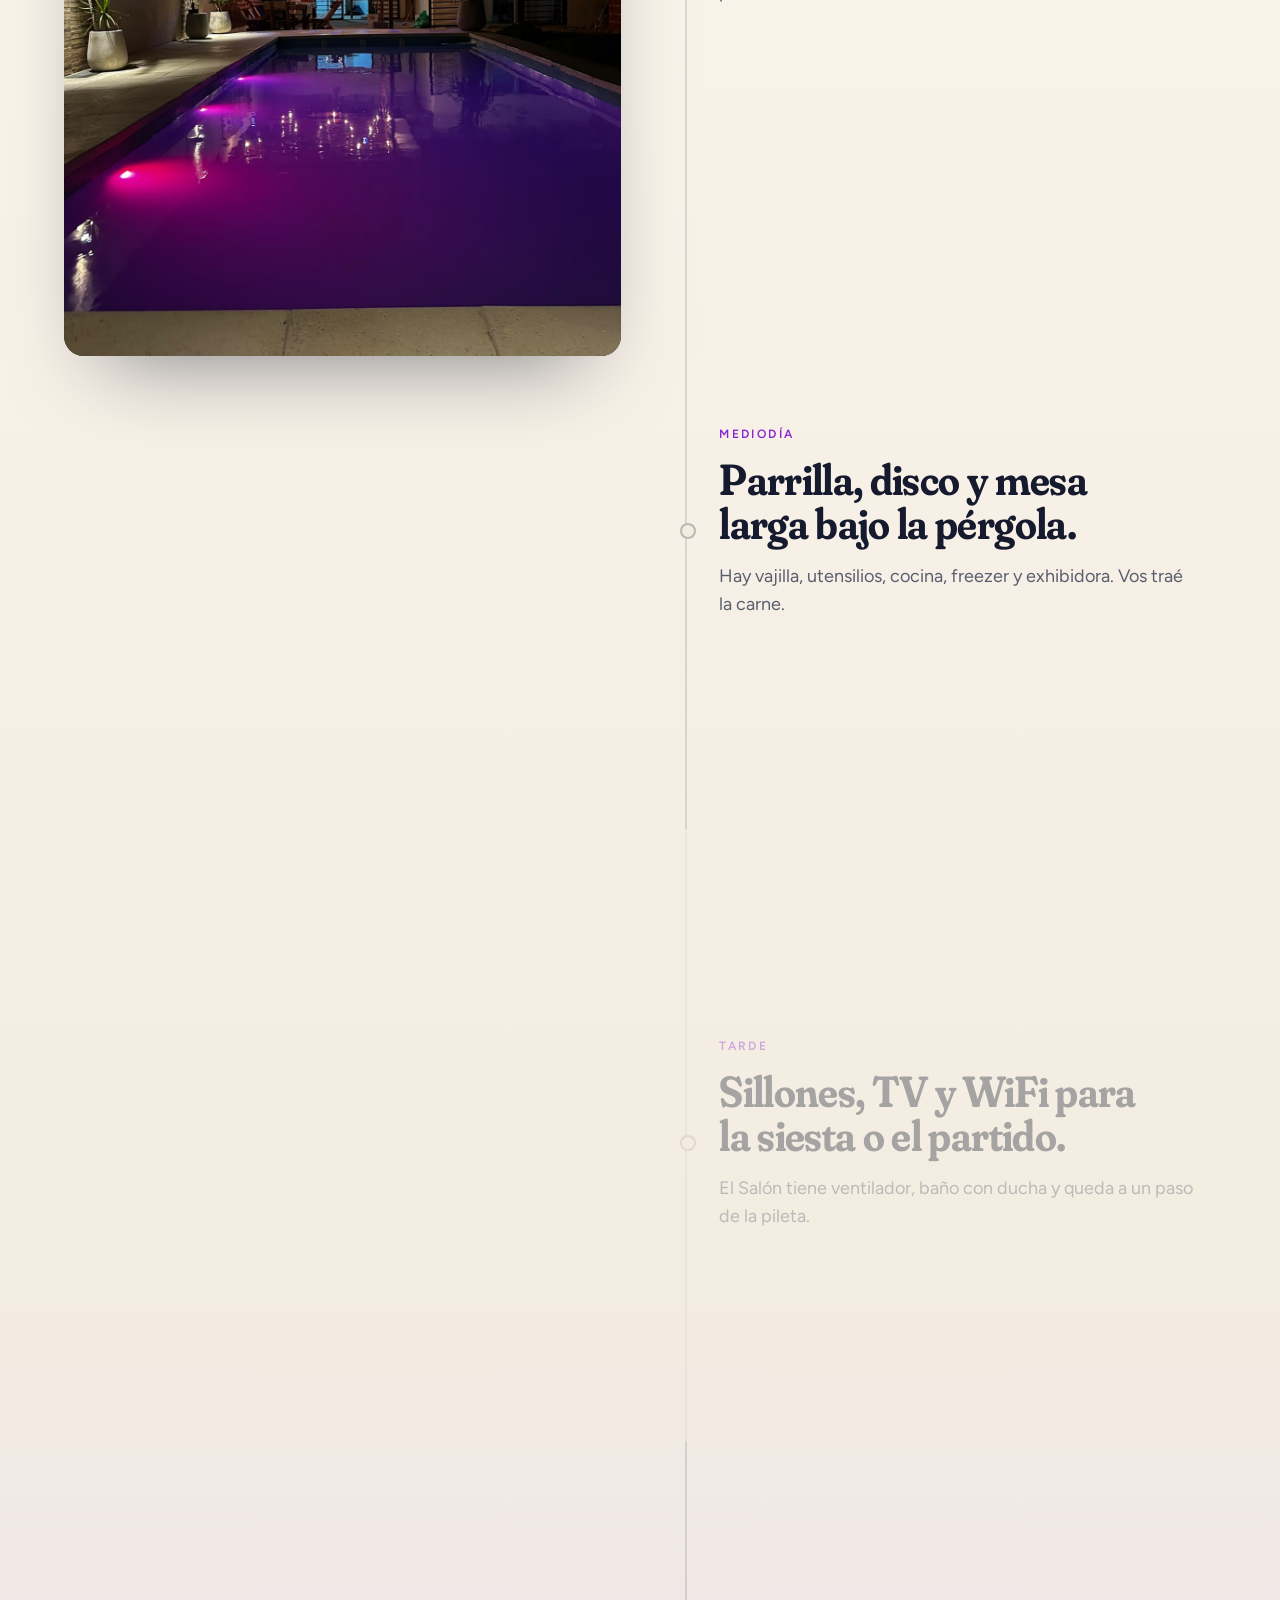
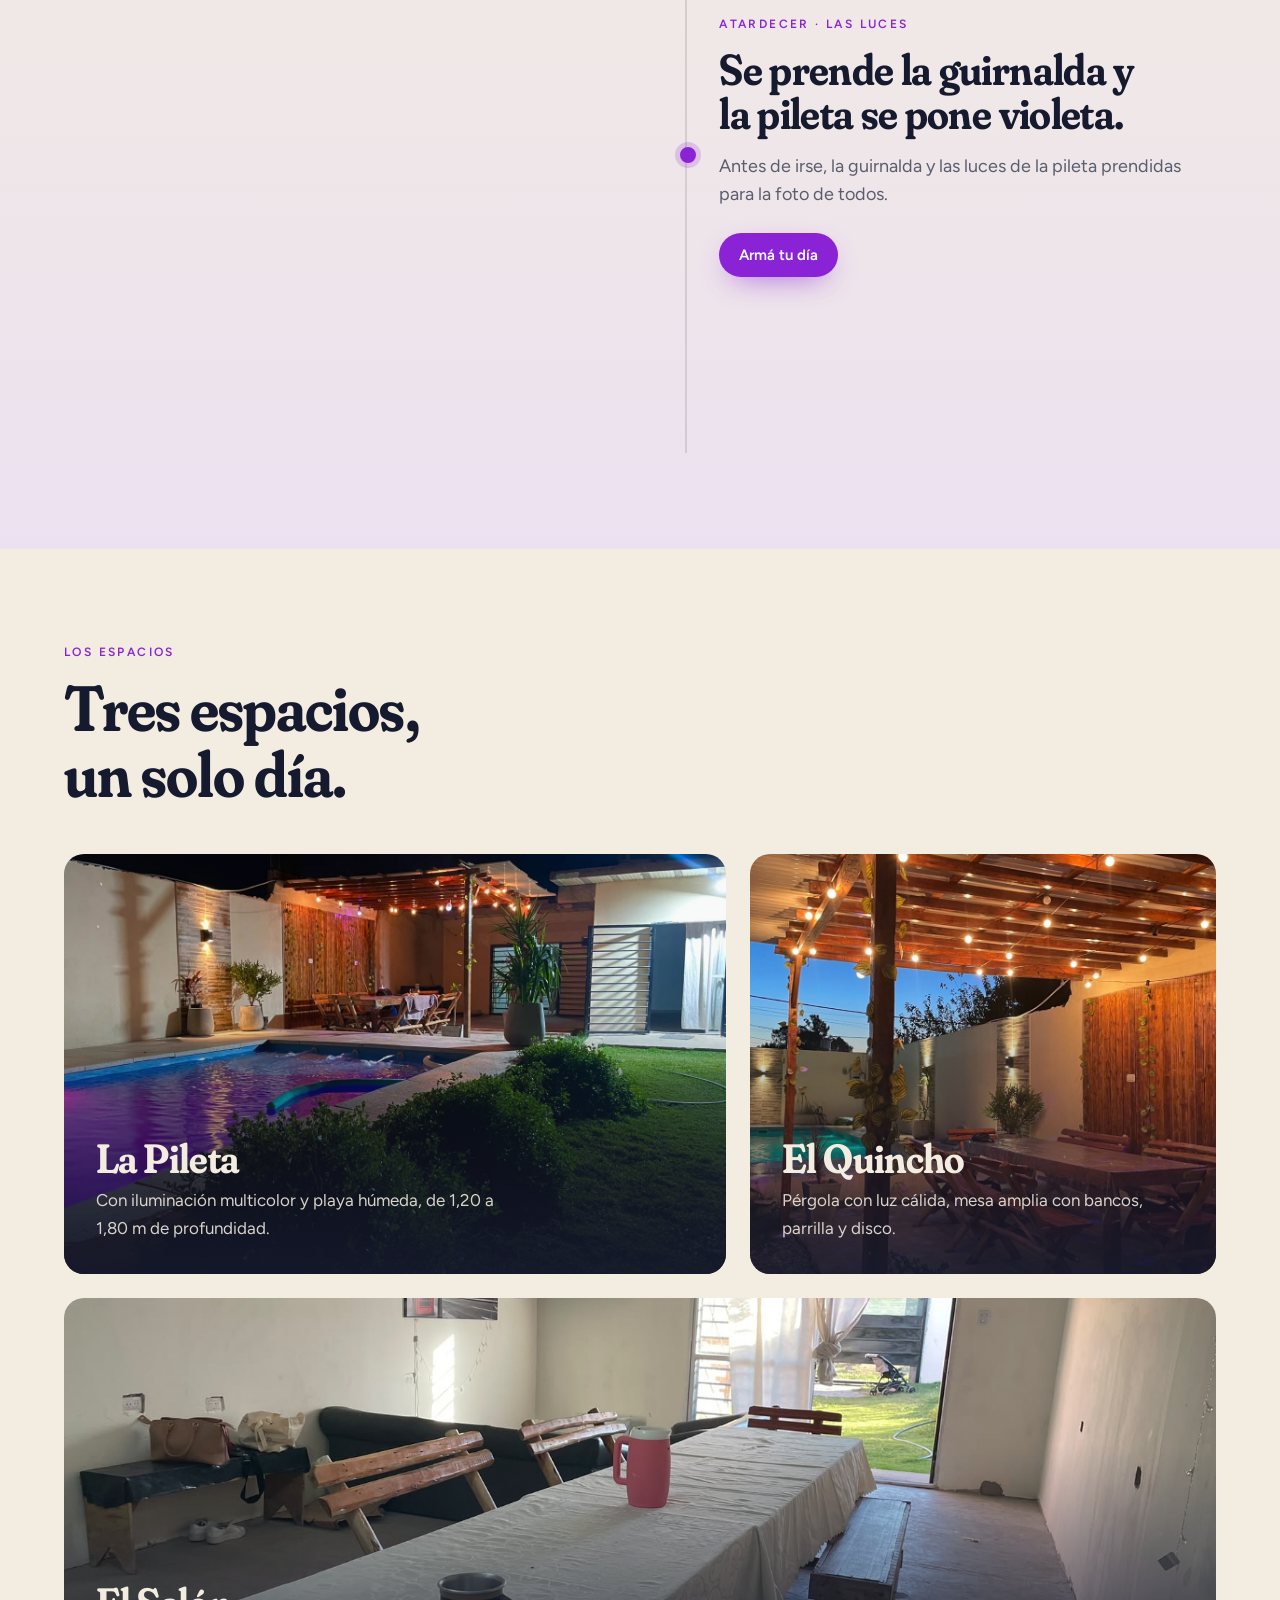
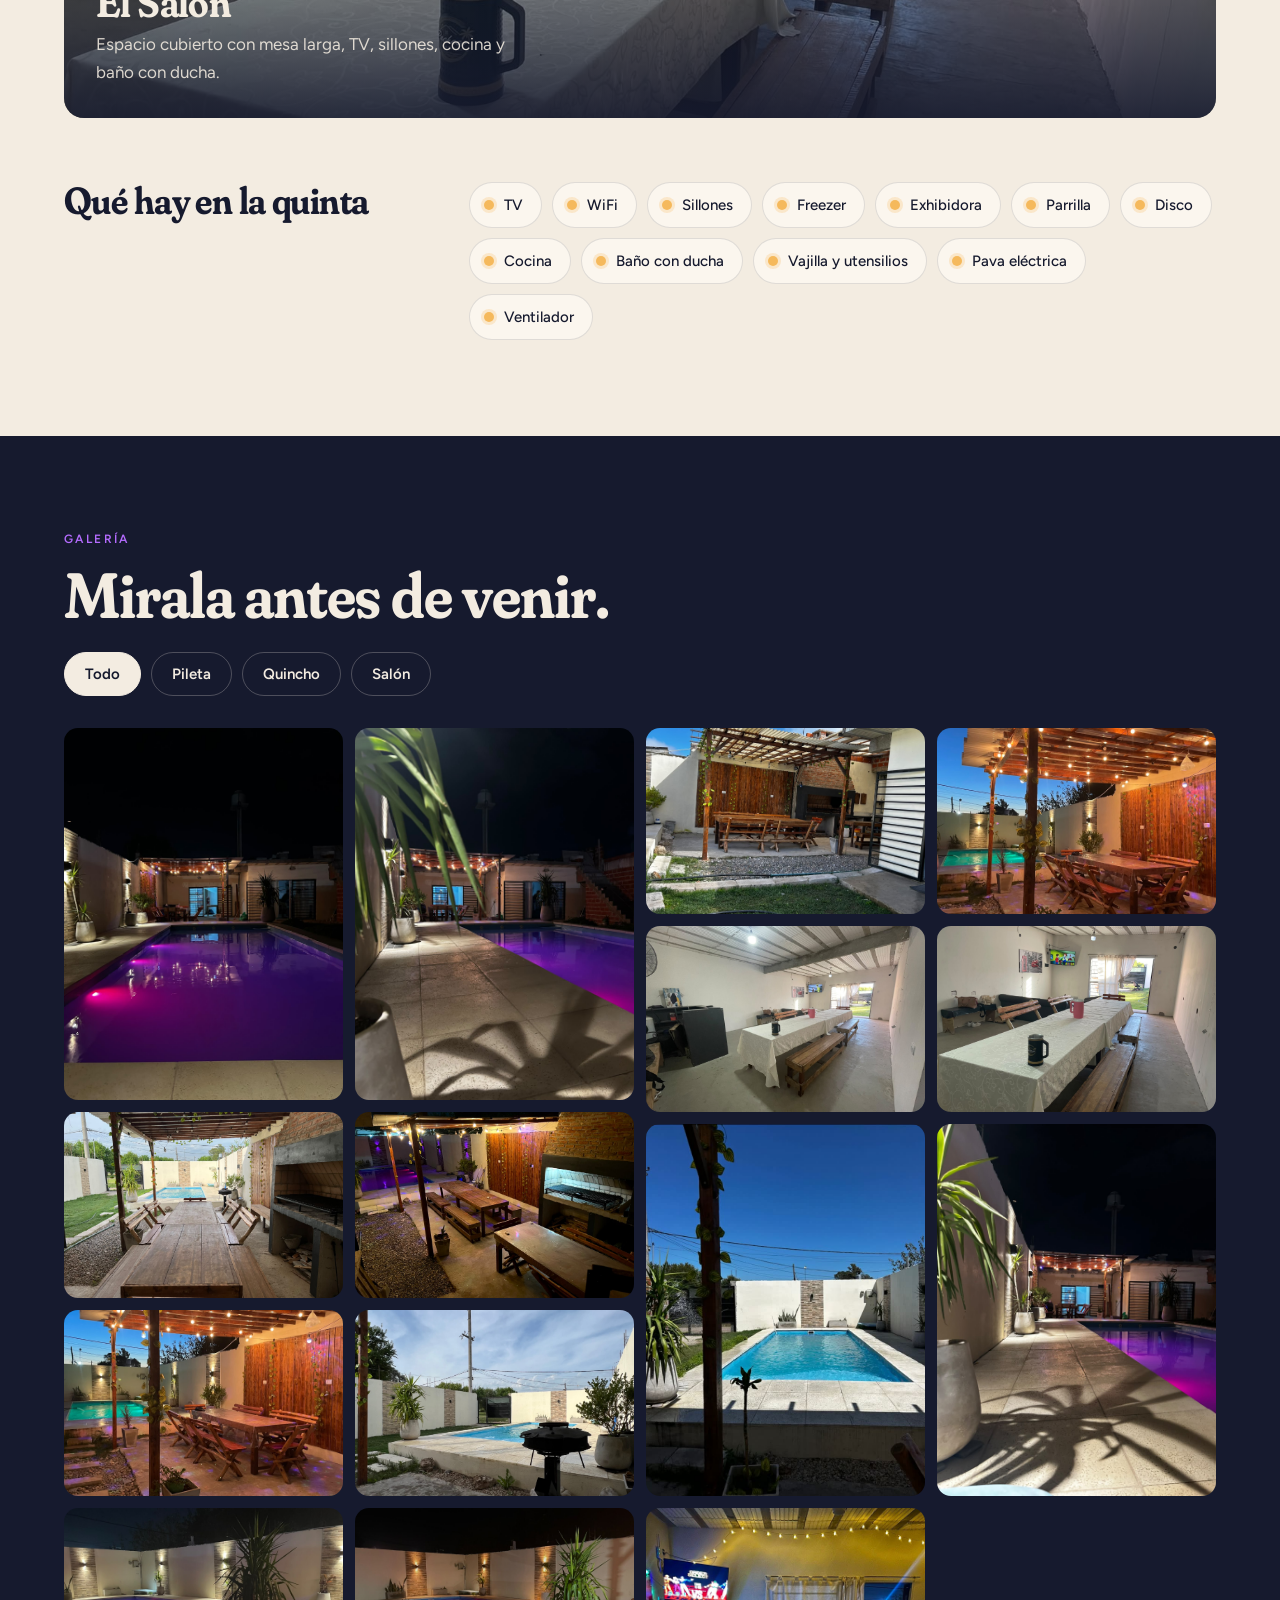
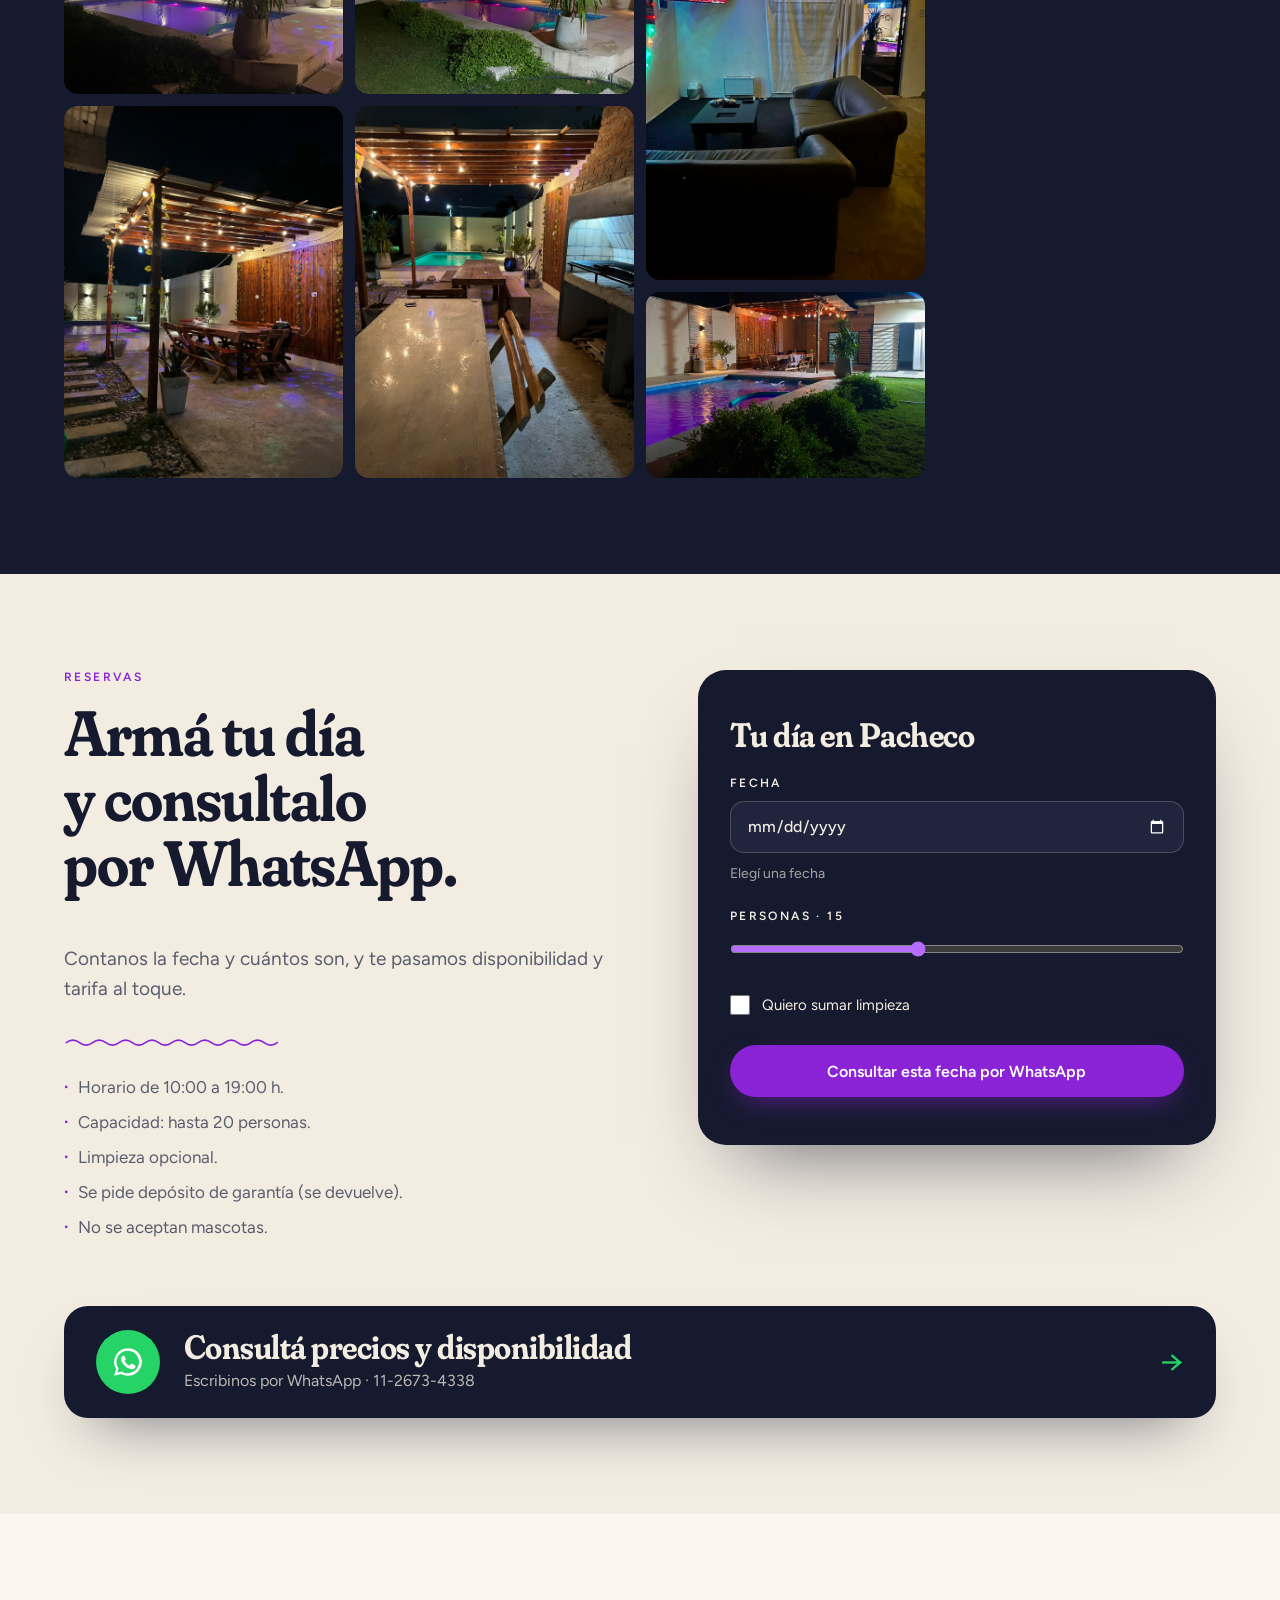
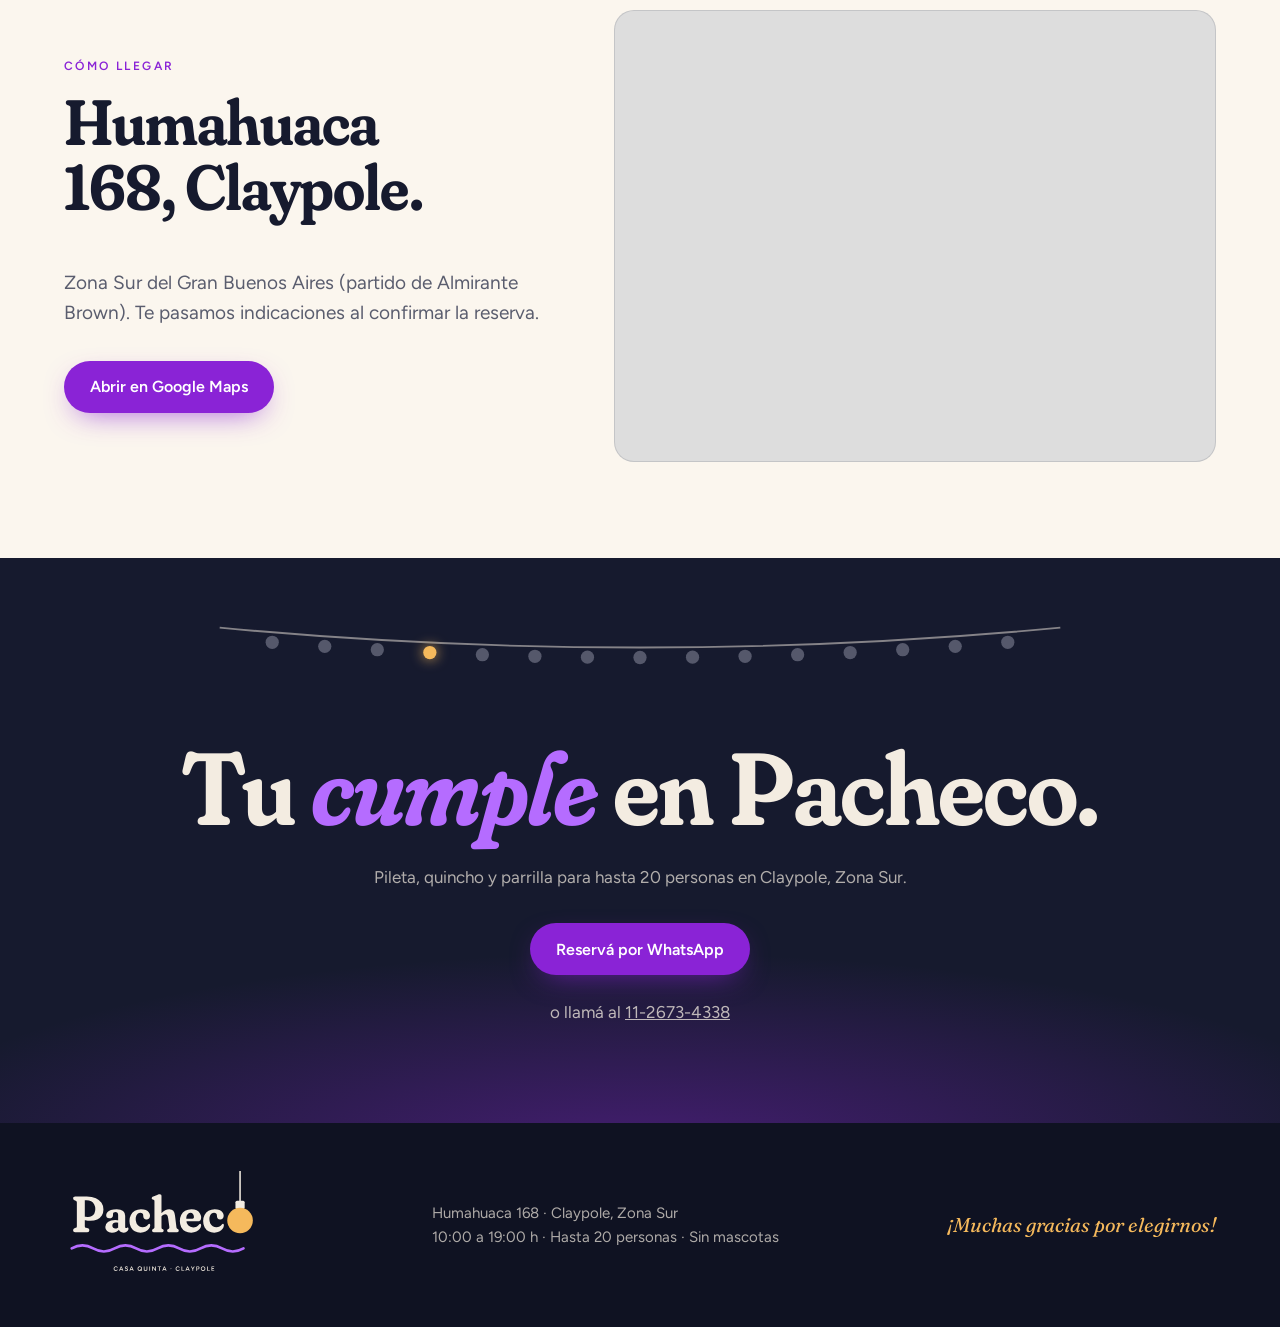
==== commit 0400e8a7: "Suma 3 fotos de día: mediodía y galería Co-Authored-By: Claude Opus 5.5 <noreply@anthropic.com>" ====
--- a/index.html
+++ b/index.html
@@ -69,7 +69,7 @@
           <svg class="garland" id="diaGarland" viewBox="0 0 600 60"></svg>
           <div class="dia-fotos">
             <img class="on" src="assets/fotos/14-pileta-dia.jpg" alt="">
-            <img src="assets/fotos/19-parrilla-pergola-noche.jpg" alt="" loading="lazy">
+            <img src="assets/fotos/22-mesa-parrilla-pileta-dia.jpg" alt="" loading="lazy">
             <img src="assets/fotos/10-sala-juegos.jpg" alt="" loading="lazy">
             <img src="assets/fotos/03-pileta-noche-vertical.jpg" alt="" loading="lazy">
           </div>
@@ -82,7 +82,7 @@
             <p>Playa húmeda, profundidad de 1,20 a 1,80 m y lugar al sol para todos.</p>
           </li>
           <li class="paso">
-            <figure><img src="assets/fotos/19-parrilla-pergola-noche.jpg" alt="Parrilla de ladrillo junto a las mesas del quincho" loading="lazy"></figure>
+            <figure><img src="assets/fotos/22-mesa-parrilla-pileta-dia.jpg" alt="Mesa larga de madera bajo la pérgola, con la parrilla al costado y la pileta al fondo" loading="lazy"></figure>
             <span class="et">Mediodía</span>
             <h3 class="d">Parrilla, disco y mesa larga bajo la pérgola.</h3>
             <p>Hay vajilla, utensilios, cocina, freezer y exhibidora. Vos traé la carne.</p>
@@ -147,13 +147,16 @@
       </div>
       <div class="gal" id="gal">
         <button data-cat="pileta" class="g-v"><img src="assets/fotos/03-pileta-noche-vertical.jpg" alt="Pileta violeta de noche" loading="lazy"></button>
+        <button data-cat="quincho"><img src="assets/fotos/22-mesa-parrilla-pileta-dia.jpg" alt="Mesa larga y parrilla de día, con la pileta al fondo" loading="lazy"></button>
         <button data-cat="quincho"><img src="assets/fotos/04-pergola-atardecer-1.jpg" alt="Pérgola al atardecer" loading="lazy"></button>
         <button data-cat="pileta"><img src="assets/fotos/11-pileta-apliques-noche-2.jpg" alt="Pileta con apliques en los muros" loading="lazy"></button>
         <button data-cat="quincho" class="g-v"><img src="assets/fotos/06-pergola-noche-vertical.jpg" alt="Pérgola de noche con guirnalda" loading="lazy"></button>
         <button data-cat="pileta" class="g-v"><img src="assets/fotos/07-pileta-palmera-sombra-1.jpg" alt="Palmera en primer plano y pileta violeta" loading="lazy"></button>
         <button data-cat="quincho"><img src="assets/fotos/19-parrilla-pergola-noche.jpg" alt="Parrilla y mesas del quincho" loading="lazy"></button>
+        <button data-cat="pileta"><img src="assets/fotos/23-pileta-disco-dia.jpg" alt="Pileta de día con el disco listo al costado" loading="lazy"></button>
         <button data-cat="pileta"><img src="assets/fotos/09-pileta-apliques-noche-1.jpg" alt="Pileta y muros con piedra" loading="lazy"></button>
         <button data-cat="quincho" class="g-v"><img src="assets/fotos/18-parrilla-noche-vertical.jpg" alt="Parrilla con mesas y pileta al fondo" loading="lazy"></button>
+        <button data-cat="quincho"><img src="assets/fotos/21-quincho-pergola-dia.jpg" alt="Quincho con pérgola, mesa de madera y parrilla de día" loading="lazy"></button>
         <button data-cat="salon"><img src="assets/fotos/15-quincho-interior-1.jpg" alt="Salón cubierto con mesa larga" loading="lazy"></button>
         <button data-cat="pileta" class="g-v"><img src="assets/fotos/14-pileta-dia.jpg" alt="Pileta de día" loading="lazy"></button>
         <button data-cat="salon" class="g-v"><img src="assets/fotos/10-sala-juegos.jpg" alt="Sillones y TV" loading="lazy"></button>
